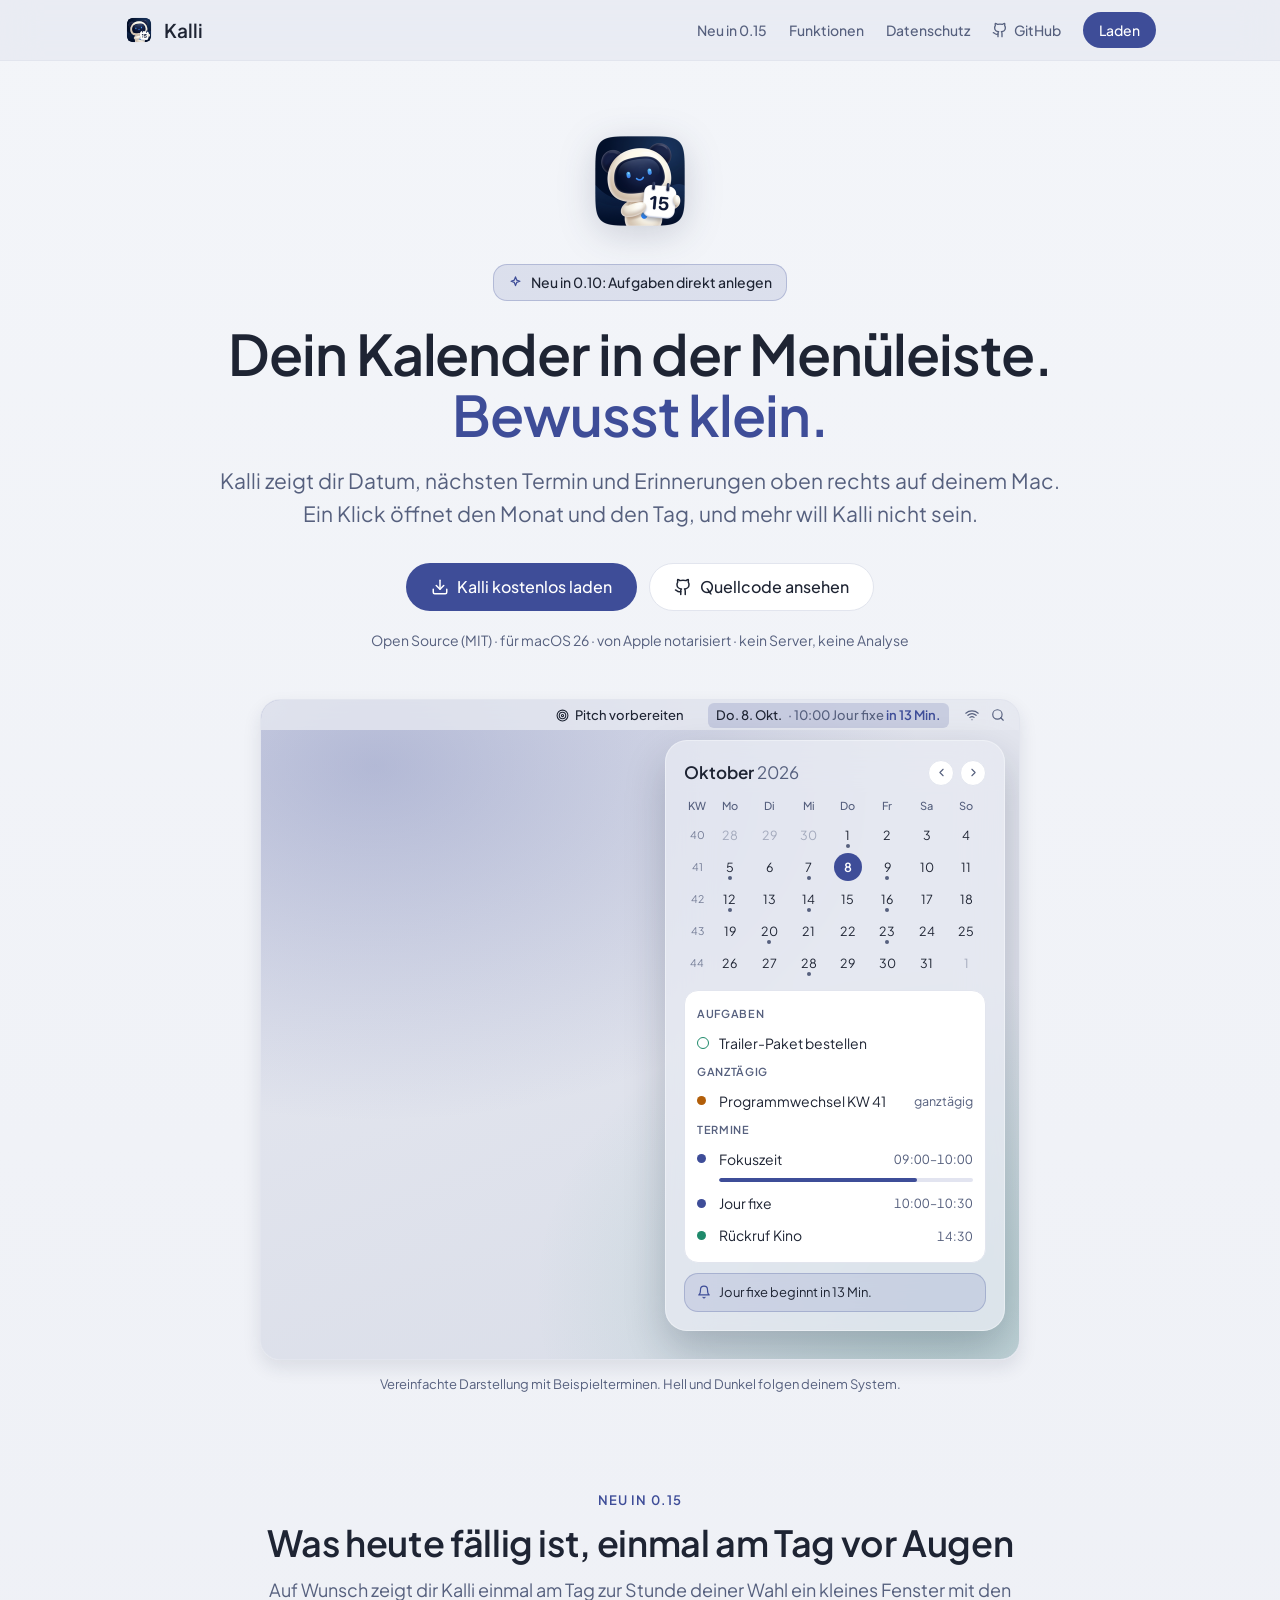
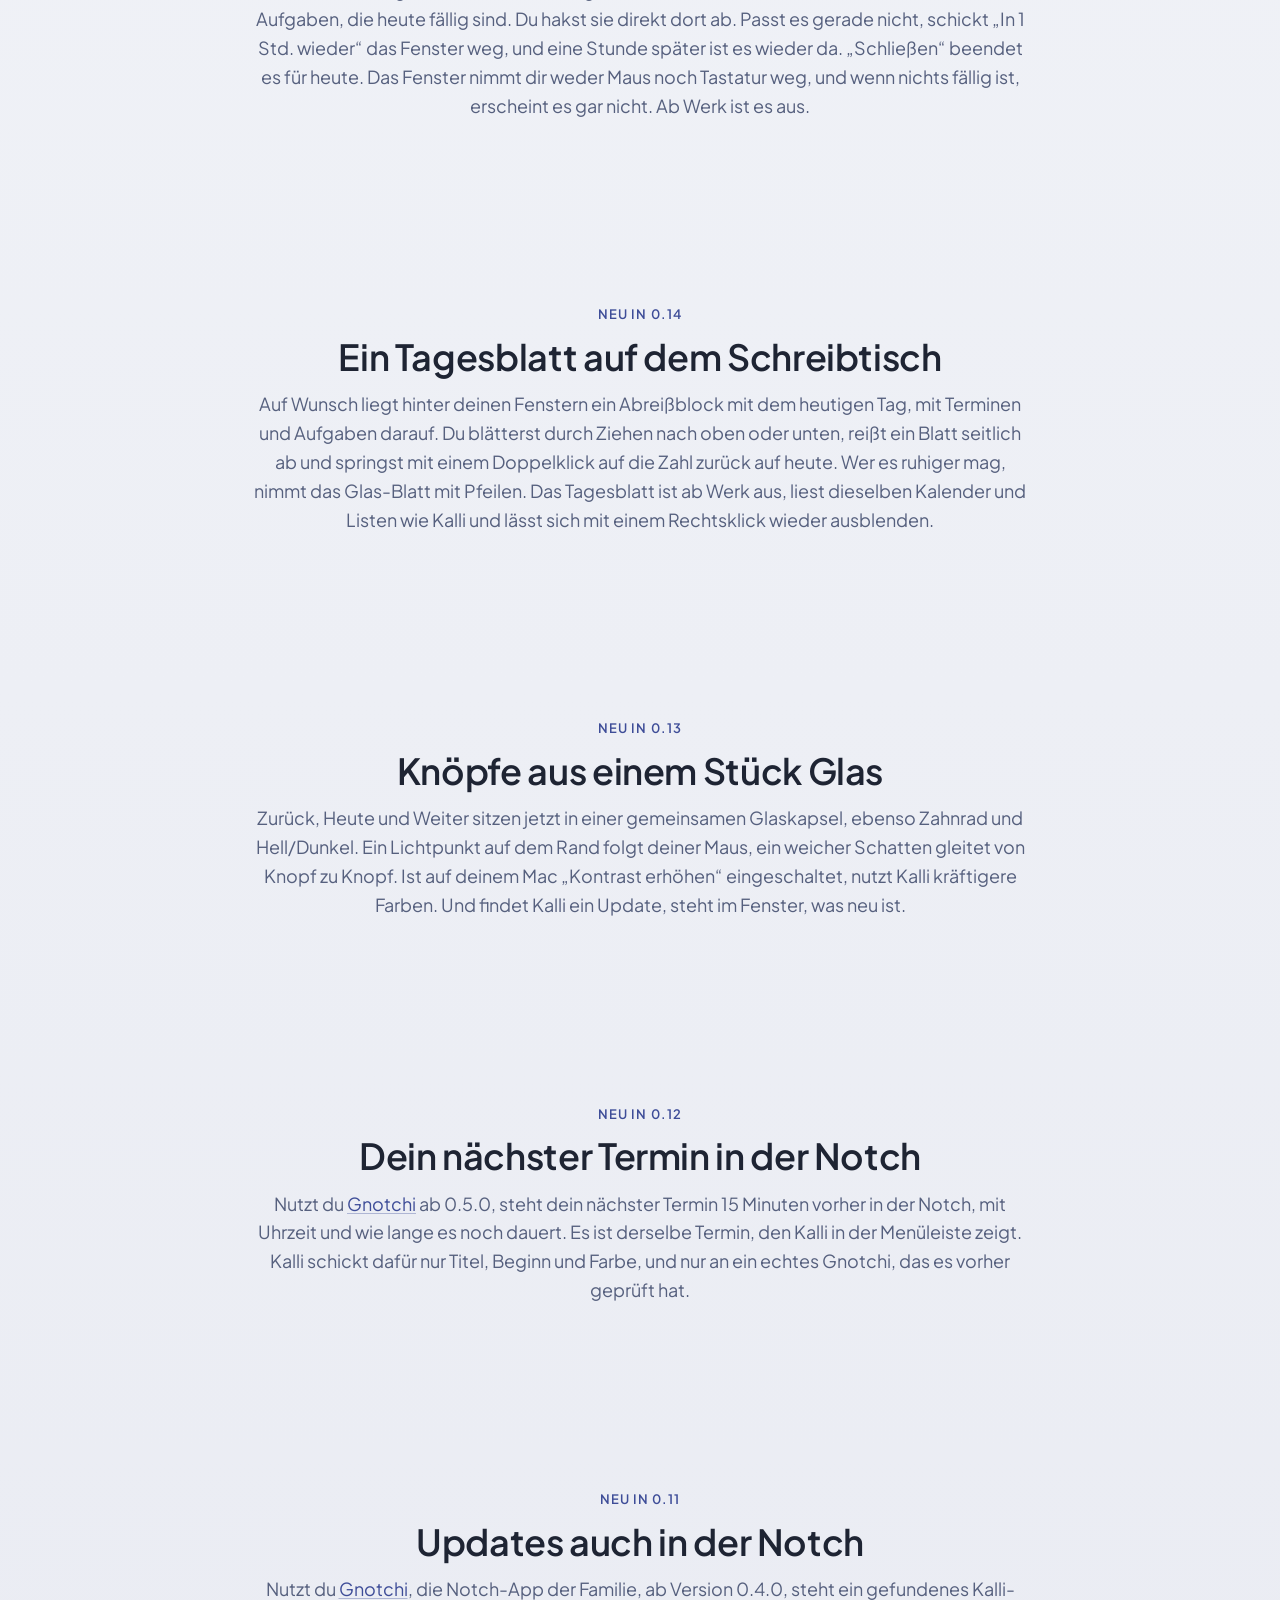
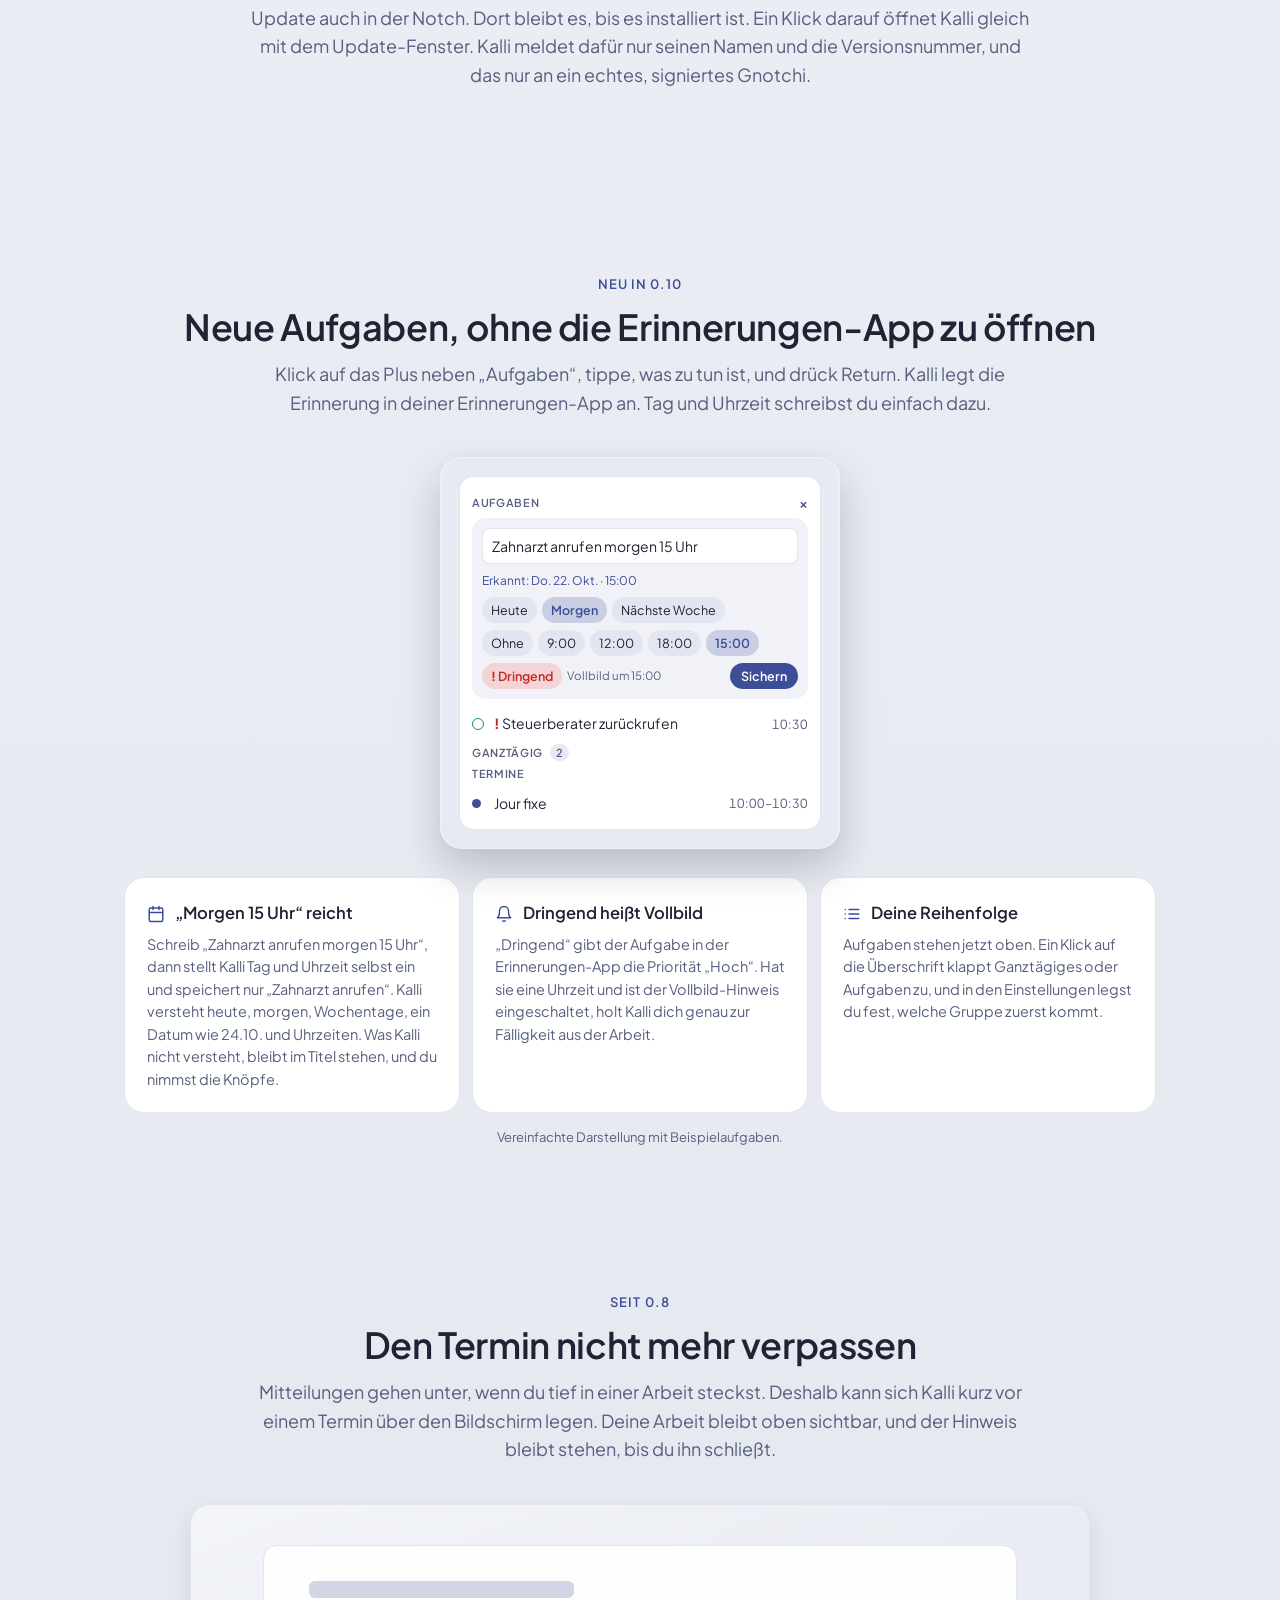
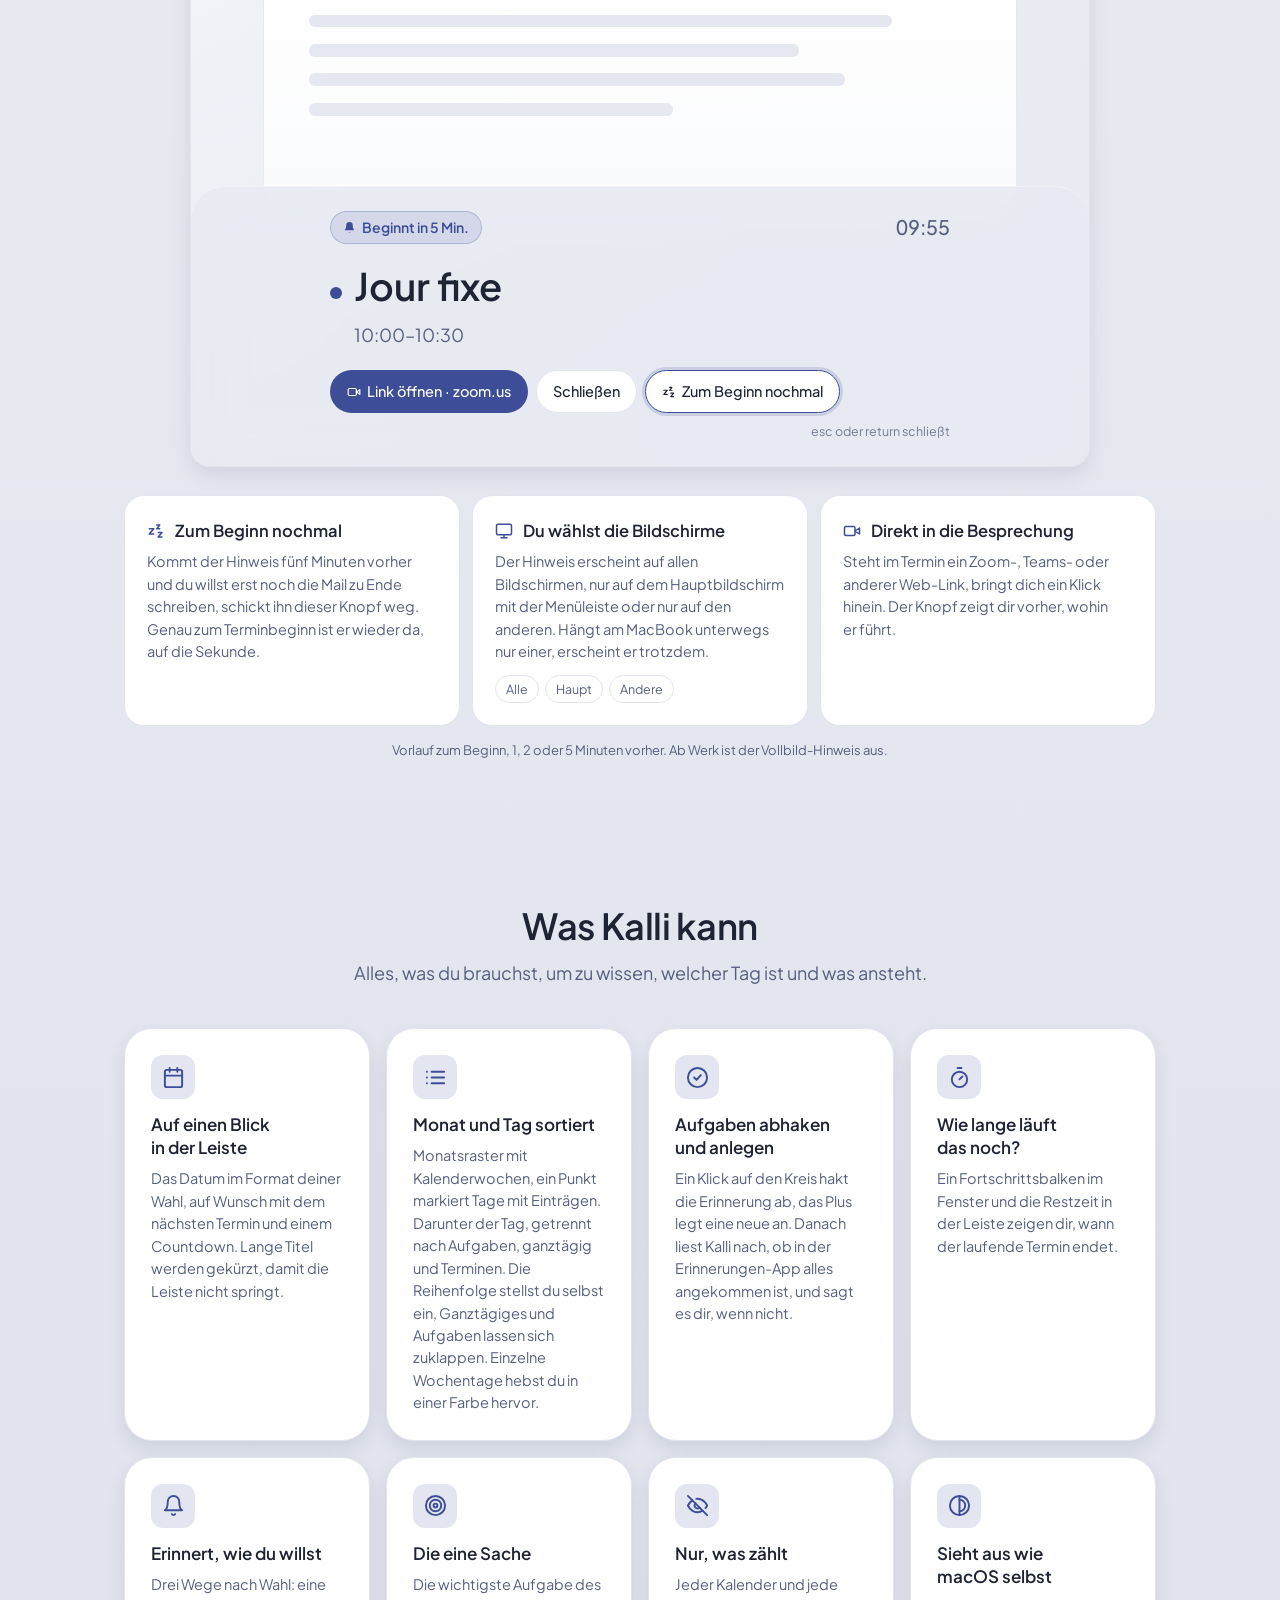
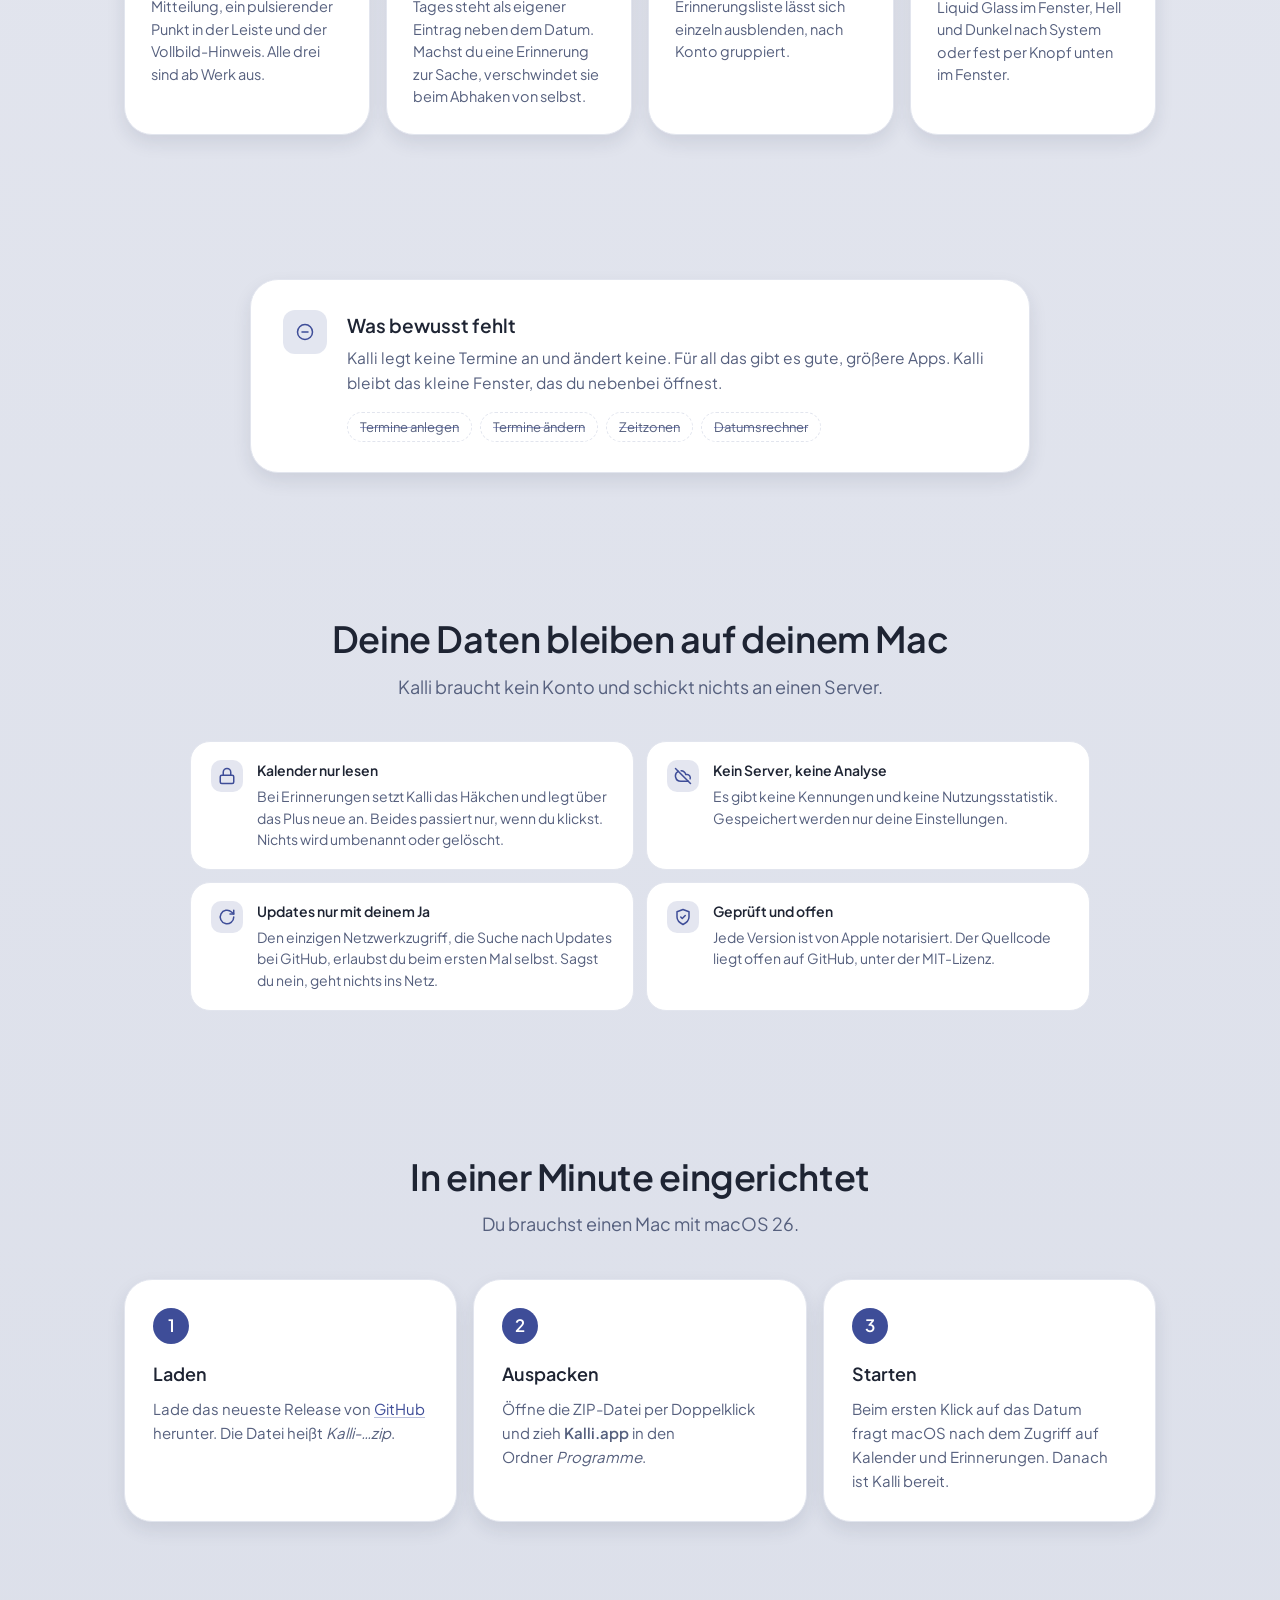
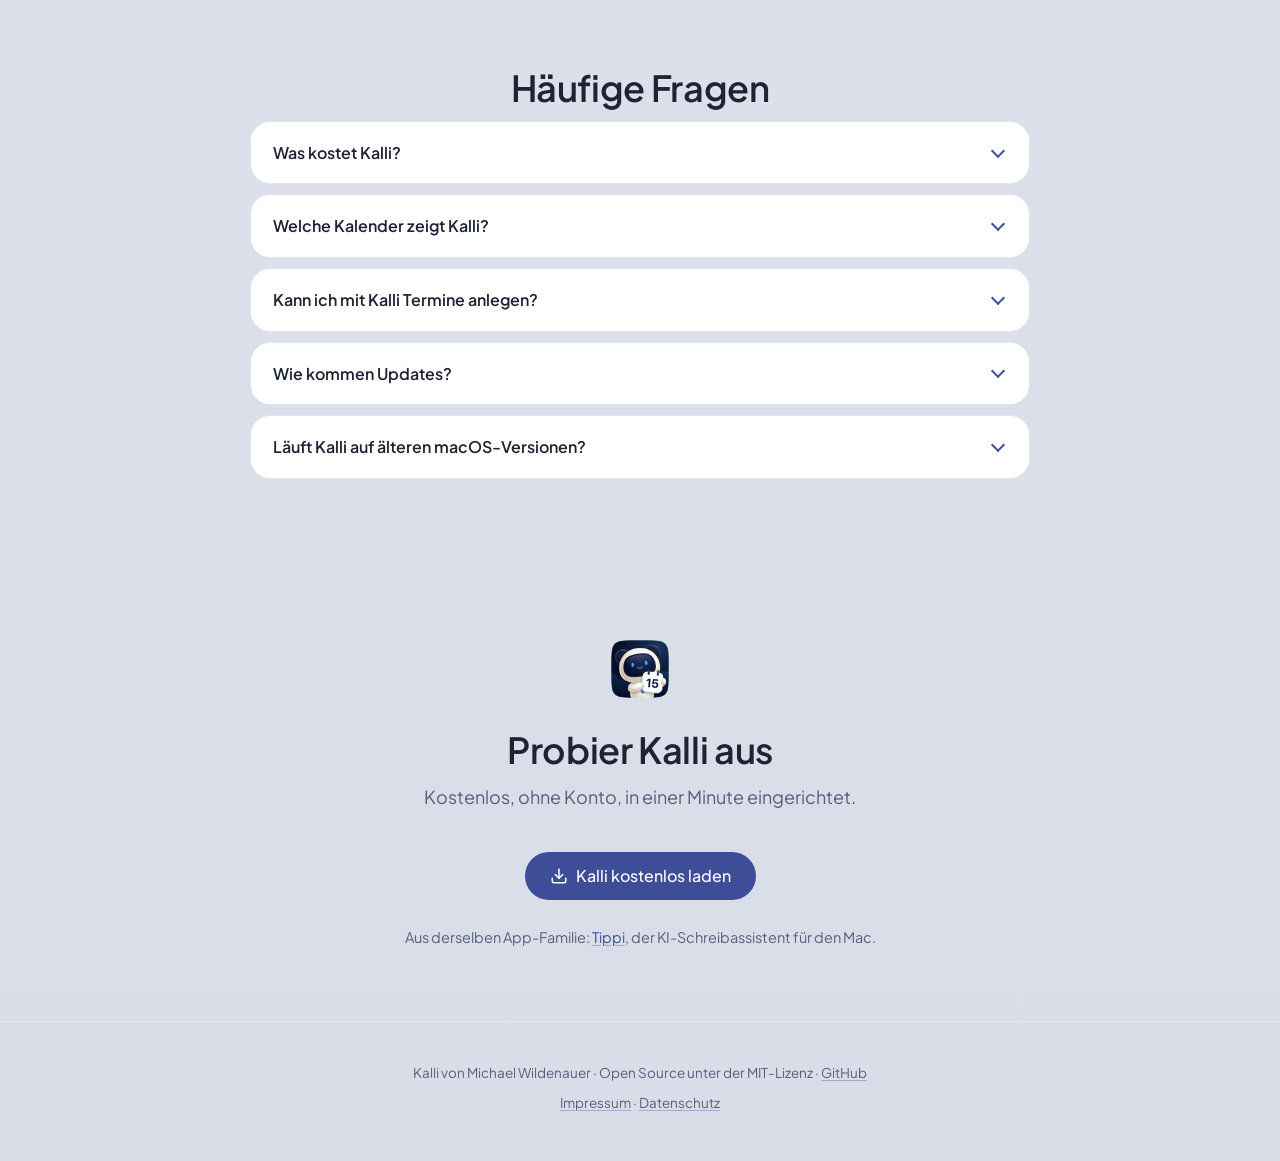
==== docs/index.html @ cbb81a58 "0.15.3 — Popover passt auf den Bildschirm, springt nach Tageswechsel auf heute Co-Authored-By: Claud" ====
<!DOCTYPE html>
<html lang="de">
<head>
<meta charset="UTF-8">
<meta name="viewport" content="width=device-width, initial-scale=1.0">
<!-- Erst erhöhen, wenn diese Seite gegen das Release gelesen wurde (Release-Profil app-release/references/kalli.md). -->
<meta name="kalli:documented-version" content="0.15.3">
<title>Kalli: Kalender in der Menüleiste für macOS, bewusst klein</title>
<meta name="description" content="Kalli zeigt Datum, nächsten Termin und Erinnerungen in der Menüleiste deines Macs. Mit Vollbild-Hinweis vor dem Termin. Kostenlos, Open Source, kein Server.">
<link rel="icon" href="favicon.png" type="image/png">
<link rel="apple-touch-icon" href="apple-touch-icon.png">
<meta name="theme-color" content="#F3F5F9" media="(prefers-color-scheme: light)">
<meta name="theme-color" content="#0D1019" media="(prefers-color-scheme: dark)">

<meta property="og:site_name" content="Kalli">
<meta property="og:title" content="Kalli: Kalender in der Menüleiste, bewusst klein">
<meta property="og:description" content="Datum, nächster Termin und Erinnerungen in der Menüleiste deines Macs. Mit Vollbild-Hinweis, der genau zum Terminbeginn wiederkommt. Kostenlos und Open Source.">
<meta property="og:type" content="website">
<meta property="og:image" content="https://kalli.mwlr.dev/og-image.png">
<meta property="og:url" content="https://kalli.mwlr.dev/">
<meta property="og:image:width" content="1200">
<meta property="og:image:height" content="630">
<meta property="og:image:alt" content="Kalli-Symbol neben dem Satz: Kalender in der Menüleiste, bewusst klein.">
<meta property="og:locale" content="de_DE">
<meta name="twitter:card" content="summary_large_image">

<link rel="preload" href="fonts/PlusJakartaSans-Variable.woff2" as="font" type="font/woff2" crossorigin>
<link rel="stylesheet" href="style.css">
</head>
<body>

<!-- Linien-Piktogramme (keine Emojis), einmal definiert, per <use> eingesetzt -->
<svg width="0" height="0" style="position:absolute" aria-hidden="true">
  <symbol id="i-calendar" viewBox="0 0 24 24"><rect x="3" y="4" width="18" height="18" rx="2"/><path d="M16 2v4M8 2v4M3 10h18"/></symbol>
  <symbol id="i-bell" viewBox="0 0 24 24"><path d="M6 8a6 6 0 0 1 12 0c0 7 3 9 3 9H3s3-2 3-9"/><path d="M10.3 21a1.94 1.94 0 0 0 3.4 0"/></symbol>
  <symbol id="i-zzz" viewBox="0 0 24 24"><path d="M3 9h6l-6 7h6M13 4h4l-4 5h4M15 14h5l-5 6h5"/></symbol>
  <symbol id="i-monitor" viewBox="0 0 24 24"><rect x="2" y="3" width="20" height="14" rx="2"/><path d="M8 21h8M12 17v4"/></symbol>
  <symbol id="i-video" viewBox="0 0 24 24"><path d="m22 8-6 4 6 4V8Z"/><rect x="2" y="6" width="14" height="12" rx="2"/></symbol>
  <symbol id="i-check" viewBox="0 0 24 24"><circle cx="12" cy="12" r="10"/><path d="m8.5 12 2.5 2.5 4.5-5"/></symbol>
  <symbol id="i-list" viewBox="0 0 24 24"><path d="M8 6h13M8 12h13M8 18h13M3 6h.01M3 12h.01M3 18h.01"/></symbol>
  <symbol id="i-timer" viewBox="0 0 24 24"><path d="M10 2h4M12 14l3-3"/><circle cx="12" cy="14" r="8"/></symbol>
  <symbol id="i-target" viewBox="0 0 24 24"><circle cx="12" cy="12" r="10"/><circle cx="12" cy="12" r="6"/><circle cx="12" cy="12" r="2"/></symbol>
  <symbol id="i-eyeoff" viewBox="0 0 24 24"><path d="M9.88 9.88a3 3 0 1 0 4.24 4.24"/><path d="M10.73 5.08A10.4 10.4 0 0 1 12 5c7 0 10 7 10 7a13.2 13.2 0 0 1-1.67 2.68"/><path d="M6.61 6.61A13.5 13.5 0 0 0 2 12s3 7 10 7a9.7 9.7 0 0 0 5.39-1.61"/><path d="M2 2l20 20"/></symbol>
  <symbol id="i-contrast" viewBox="0 0 24 24"><circle cx="12" cy="12" r="10"/><path d="M12 2v20"/><path d="M12 6a6 6 0 0 1 0 12"/></symbol>
  <symbol id="i-lock" viewBox="0 0 24 24"><rect x="3" y="11" width="18" height="11" rx="2"/><path d="M7 11V7a5 5 0 0 1 10 0v4"/></symbol>
  <symbol id="i-cloudoff" viewBox="0 0 24 24"><path d="M2 2l20 20"/><path d="M5.78 5.78A7 7 0 0 0 9 19h8.5a4.5 4.5 0 0 0 1.31-.2"/><path d="M21.53 15.8A4.5 4.5 0 0 0 17.5 10h-1.79A7 7 0 0 0 9.5 5.06"/></symbol>
  <symbol id="i-shield" viewBox="0 0 24 24"><path d="M12 22s8-4 8-10V5l-8-3-8 3v7c0 6 8 10 8 10z"/><path d="m9 12 2 2 4-4"/></symbol>
  <symbol id="i-refresh" viewBox="0 0 24 24"><path d="M21 12a9 9 0 1 1-3-6.7L21 8"/><path d="M21 3v5h-5"/></symbol>
  <symbol id="i-download" viewBox="0 0 24 24"><path d="M21 15v4a2 2 0 0 1-2 2H5a2 2 0 0 1-2-2v-4"/><path d="M7 10l5 5 5-5"/><path d="M12 15V3"/></symbol>
  <symbol id="i-github" viewBox="0 0 24 24"><path d="M15 22v-4a4.8 4.8 0 0 0-1-3.5c3 0 6-2 6-5.5.08-1.25-.27-2.48-1-3.5.28-1.15.28-2.35 0-3.5 0 0-1 0-3 1.5-2.64-.5-5.36-.5-8 0C6 2 5 2 5 2c-.3 1.15-.3 2.35 0 3.5A5.4 5.4 0 0 0 4 9c0 3.5 3 5.5 6 5.5-.39.49-.68 1.05-.85 1.65-.17.6-.22 1.23-.15 1.85v4"/><path d="M9 18c-4.51 2-5-2-7-2"/></symbol>
  <symbol id="i-left" viewBox="0 0 24 24"><path d="m15 18-6-6 6-6"/></symbol>
  <symbol id="i-right" viewBox="0 0 24 24"><path d="m9 18 6-6-6-6"/></symbol>
  <symbol id="i-wifi" viewBox="0 0 24 24"><path d="M5 12.55a11 11 0 0 1 14.08 0M1.42 9a16 16 0 0 1 21.16 0M8.53 16.11a6 6 0 0 1 6.95 0M12 20h.01"/></symbol>
  <symbol id="i-search" viewBox="0 0 24 24"><circle cx="11" cy="11" r="8"/><path d="m21 21-4.3-4.3"/></symbol>
  <symbol id="i-minus" viewBox="0 0 24 24"><circle cx="12" cy="12" r="10"/><path d="M8 12h8"/></symbol>
  <symbol id="i-spark" viewBox="0 0 24 24"><path d="M12 3l1.9 5.1L19 10l-5.1 1.9L12 17l-1.9-5.1L5 10l5.1-1.9z"/></symbol>
</svg>

<a class="skip-link" href="#content">Zum Inhalt springen</a>

<nav class="top" aria-label="Hauptnavigation">
  <div class="wrap nav-inner">
    <a class="brand" href="./">
      <img src="kalli-icon-224.png" alt="" width="30" height="30">
      <span>Kalli</span>
    </a>
    <div class="nav-links">
      <a class="anchor" href="#neu">Neu in 0.15</a>
      <a class="anchor" href="#funktionen">Funktionen</a>
      <a class="anchor" href="#datenschutz">Datenschutz</a>
      <a href="https://github.com/miwixyz/Kalli"><svg class="ico" aria-hidden="true"><use href="#i-github"/></svg><span class="anchor">GitHub</span><span class="visually-hidden">Kalli auf GitHub</span></a>
      <a class="nav-cta" href="https://github.com/miwixyz/Kalli/releases/latest">Laden</a>
    </div>
  </div>
</nav>

<main id="content">

<header class="hero">
  <div class="wrap">
    <img class="app-icon" src="kalli-icon-224.png" alt="Kalli-Symbol" width="112" height="112">
    <div><a class="news" href="#aufgaben"><svg class="ico" aria-hidden="true"><use href="#i-spark"/></svg>Neu in 0.10: Aufgaben direkt anlegen</a></div>
    <h1>Dein Kalender in der Menüleiste.<br><span class="accent">Bewusst klein.</span></h1>
    <p class="sub">Kalli zeigt dir Datum, nächsten Termin und Erinnerungen oben rechts auf deinem Mac. Ein Klick öffnet den Monat und den Tag, und mehr will Kalli nicht sein.</p>
    <div class="cta-group">
      <a class="btn" href="https://github.com/miwixyz/Kalli/releases/latest"><svg class="ico" aria-hidden="true"><use href="#i-download"/></svg>Kalli kostenlos laden</a>
      <a class="btn ghost" href="https://github.com/miwixyz/Kalli"><svg class="ico" aria-hidden="true"><use href="#i-github"/></svg>Quellcode ansehen</a>
    </div>
    <small>Open Source (MIT) · für macOS 26 · von Apple notarisiert · kein Server, keine Analyse</small>

    <figure class="stage" aria-label="Vereinfachte Darstellung: Kalli in der Menüleiste mit geöffnetem Fenster">
      <div class="desk">
        <div class="menubar" aria-hidden="true">
          <span class="mb-item"><svg class="ico" style="width:13px;height:13px"><use href="#i-target"/></svg>Pitch vorbereiten</span>
          <span class="mb-item open">Do. 8. Okt.<span class="next">· 10:00 Jour fixe <b>in 13 Min.</b></span></span>
          <span class="sys"><svg class="ico"><use href="#i-wifi"/></svg><svg class="ico"><use href="#i-search"/></svg></span>
        </div>
        <div class="popover" aria-hidden="true">
          <div class="pop-head">
            <span class="month">Oktober <span class="year">2026</span></span>
            <span class="nav"><span><svg class="ico"><use href="#i-left"/></svg></span><span><svg class="ico"><use href="#i-right"/></svg></span></span>
          </div>
          <div class="grid">
            <span class="h">KW</span><span class="h">Mo</span><span class="h">Di</span><span class="h">Mi</span><span class="h">Do</span><span class="h">Fr</span><span class="h">Sa</span><span class="h">So</span>
            <span class="kw">40</span><span class="d out">28</span><span class="d out">29</span><span class="d out">30</span><span class="d dot">1</span><span class="d">2</span><span class="d">3</span><span class="d">4</span>
            <span class="kw">41</span><span class="d dot">5</span><span class="d">6</span><span class="d dot">7</span><span class="d today"><span>8</span></span><span class="d dot">9</span><span class="d">10</span><span class="d">11</span>
            <span class="kw">42</span><span class="d dot">12</span><span class="d">13</span><span class="d dot">14</span><span class="d">15</span><span class="d dot">16</span><span class="d">17</span><span class="d">18</span>
            <span class="kw">43</span><span class="d">19</span><span class="d dot">20</span><span class="d">21</span><span class="d">22</span><span class="d dot">23</span><span class="d">24</span><span class="d">25</span>
            <span class="kw">44</span><span class="d">26</span><span class="d">27</span><span class="d dot">28</span><span class="d">29</span><span class="d">30</span><span class="d">31</span><span class="d out">1</span>
          </div>
          <div class="daylist">
            <div class="group">Aufgaben</div>
            <div class="row"><span class="mark task"></span><span>Trailer-Paket bestellen</span><span class="time"></span></div>
            <div class="group">Ganztägig</div>
            <div class="row"><span class="mark" style="--c:var(--cal-3)"></span><span>Programmwechsel KW 41</span><span class="time">ganztägig</span></div>
            <div class="group">Termine</div>
            <div class="row"><span class="mark"></span><span>Fokuszeit</span><span class="time">09:00–10:00</span><span class="bar"><i style="width:78%"></i></span></div>
            <div class="row"><span class="mark"></span><span>Jour fixe</span><span class="time">10:00–10:30</span></div>
            <div class="row"><span class="mark" style="--c:var(--cal-2)"></span><span>Rückruf Kino</span><span class="time">14:30</span></div>
          </div>
          <div class="banner"><svg class="ico"><use href="#i-bell"/></svg>Jour fixe beginnt in 13 Min.</div>
        </div>
      </div>
      <figcaption class="mock-note">Vereinfachte Darstellung mit Beispielterminen. Hell und Dunkel folgen deinem System.</figcaption>
    </figure>
  </div>
</header>

<section id="neu">
  <div class="wrap">
    <span class="eyebrow">Neu in 0.15</span>
    <h2>Was heute fällig ist, einmal am Tag vor Augen</h2>
    <p class="lead">Auf Wunsch zeigt dir Kalli einmal am Tag zur Stunde deiner Wahl ein kleines Fenster mit den Aufgaben, die heute fällig sind. Du hakst sie direkt dort ab. Passt es gerade nicht, schickt „In 1 Std. wieder“ das Fenster weg, und eine Stunde später ist es wieder da. „Schließen“ beendet es für heute. Das Fenster nimmt dir weder Maus noch Tastatur weg, und wenn nichts fällig ist, erscheint es gar nicht. Ab Werk ist es aus.</p>
  </div>
</section>

<section id="tagesblatt">
  <div class="wrap">
    <span class="eyebrow">Neu in 0.14</span>
    <h2>Ein Tagesblatt auf dem Schreibtisch</h2>
    <p class="lead">Auf Wunsch liegt hinter deinen Fenstern ein Abreißblock mit dem heutigen Tag, mit Terminen und Aufgaben darauf. Du blätterst durch Ziehen nach oben oder unten, reißt ein Blatt seitlich ab und springst mit einem Doppelklick auf die Zahl zurück auf heute. Wer es ruhiger mag, nimmt das Glas-Blatt mit Pfeilen. Das Tagesblatt ist ab Werk aus, liest dieselben Kalender und Listen wie Kalli und lässt sich mit einem Rechtsklick wieder ausblenden.</p>
  </div>
</section>

<section id="glas">
  <div class="wrap">
    <span class="eyebrow">Neu in 0.13</span>
    <h2>Knöpfe aus einem Stück Glas</h2>
    <p class="lead">Zurück, Heute und Weiter sitzen jetzt in einer gemeinsamen Glaskapsel, ebenso Zahnrad und Hell/Dunkel. Ein Lichtpunkt auf dem Rand folgt deiner Maus, ein weicher Schatten gleitet von Knopf zu Knopf. Ist auf deinem Mac „Kontrast erhöhen“ eingeschaltet, nutzt Kalli kräftigere Farben. Und findet Kalli ein Update, steht im Fenster, was neu ist.</p>
  </div>
</section>

<section id="notch-termin">
  <div class="wrap">
    <span class="eyebrow">Neu in 0.12</span>
    <h2>Dein nächster Termin in der Notch</h2>
    <p class="lead">Nutzt du <a href="https://github.com/miwixyz/Gnotchi">Gnotchi</a> ab 0.5.0, steht dein nächster Termin 15 Minuten vorher in der Notch, mit Uhrzeit und wie lange es noch dauert. Es ist derselbe Termin, den Kalli in der Menüleiste zeigt. Kalli schickt dafür nur Titel, Beginn und Farbe, und nur an ein echtes Gnotchi, das es vorher geprüft hat.</p>
  </div>
</section>

<section id="notch-updates">
  <div class="wrap">
    <span class="eyebrow">Neu in 0.11</span>
    <h2>Updates auch in der Notch</h2>
    <p class="lead">Nutzt du <a href="https://github.com/miwixyz/Gnotchi">Gnotchi</a>, die Notch-App der Familie, ab Version 0.4.0, steht ein gefundenes Kalli-Update auch in der Notch. Dort bleibt es, bis es installiert ist. Ein Klick darauf öffnet Kalli gleich mit dem Update-Fenster. Kalli meldet dafür nur seinen Namen und die Versionsnummer, und das nur an ein echtes, signiertes Gnotchi.</p>
  </div>
</section>

<section id="aufgaben">
  <div class="wrap">
    <span class="eyebrow">Neu in 0.10</span>
    <h2>Neue Aufgaben, ohne die Erinnerungen-App zu öffnen</h2>
    <p class="lead">Klick auf das Plus neben „Aufgaben“, tippe, was zu tun ist, und drück Return. Kalli legt die Erinnerung in deiner Erinnerungen-App an. Tag und Uhrzeit schreibst du einfach dazu.</p>

    <figure class="popover hl-stage qf-stage" aria-label="Vereinfachte Darstellung: Eingabezeile für eine neue Aufgabe mit erkanntem Tag und Uhrzeit">
      <div class="daylist" aria-hidden="true">
        <div class="group qf-head">Aufgaben <span class="qf-x">×</span></div>
        <div class="qf">
          <div class="qf-input">Zahnarzt anrufen morgen 15 Uhr</div>
          <div class="qf-hint">Erkannt: Do. 22. Okt. · 15:00</div>
          <div class="qf-chips"><span class="chip">Heute</span><span class="chip on">Morgen</span><span class="chip">Nächste Woche</span></div>
          <div class="qf-chips"><span class="chip">Ohne</span><span class="chip">9:00</span><span class="chip">12:00</span><span class="chip">18:00</span><span class="chip on">15:00</span></div>
          <div class="qf-foot"><span class="chip urgent on"><b>!</b> Dringend</span><span class="qf-note">Vollbild um 15:00</span><span class="qf-save">Sichern</span></div>
        </div>
        <div class="row"><span class="mark task"></span><span><b class="urgent-mark">!</b> Steuerberater zurückrufen</span><span class="time">10:30</span></div>
        <div class="group">Ganztägig <span class="count">2</span></div>
        <div class="group">Termine</div>
        <div class="row"><span class="mark"></span><span>Jour fixe</span><span class="time">10:00–10:30</span></div>
      </div>
    </figure>

    <div class="new-points">
      <div class="point">
        <h3><svg class="ico" aria-hidden="true"><use href="#i-calendar"/></svg>„Morgen 15 Uhr“ reicht</h3>
        <p>Schreib „Zahnarzt anrufen morgen 15 Uhr“, dann stellt Kalli Tag und Uhrzeit selbst ein und speichert nur „Zahnarzt anrufen“. Kalli versteht heute, morgen, Wochentage, ein Datum wie 24.10. und Uhrzeiten. Was Kalli nicht versteht, bleibt im Titel stehen, und du nimmst die Knöpfe.</p>
      </div>
      <div class="point">
        <h3><svg class="ico" aria-hidden="true"><use href="#i-bell"/></svg>Dringend heißt Vollbild</h3>
        <p>„Dringend“ gibt der Aufgabe in der Erinnerungen-App die Priorität „Hoch“. Hat sie eine Uhrzeit und ist der Vollbild-Hinweis eingeschaltet, holt Kalli dich genau zur Fälligkeit aus der Arbeit.</p>
      </div>
      <div class="point">
        <h3><svg class="ico" aria-hidden="true"><use href="#i-list"/></svg>Deine Reihenfolge</h3>
        <p>Aufgaben stehen jetzt oben. Ein Klick auf die Überschrift klappt Ganztägiges oder Aufgaben zu, und in den Einstellungen legst du fest, welche Gruppe zuerst kommt.</p>
      </div>
    </div>
    <p class="mock-note">Vereinfachte Darstellung mit Beispielaufgaben.</p>
  </div>
</section>

<section id="vollbild">
  <div class="wrap">
    <span class="eyebrow">Seit 0.8</span>
    <h2>Den Termin nicht mehr verpassen</h2>
    <p class="lead">Mitteilungen gehen unter, wenn du tief in einer Arbeit steckst. Deshalb kann sich Kalli kurz vor einem Termin über den Bildschirm legen. Deine Arbeit bleibt oben sichtbar, und der Hinweis bleibt stehen, bis du ihn schließt.</p>

    <figure class="alert-stage" aria-label="Vereinfachte Darstellung: Vollbild-Hinweis fünf Minuten vor dem Termin">
      <div class="work" aria-hidden="true"><i></i><i></i><i></i><i></i><i></i></div>
      <div class="veil" aria-hidden="true"></div>
      <div class="alert-glass" aria-hidden="true">
        <div class="alert-inner">
          <div class="alert-top">
            <span class="capsule"><svg class="ico"><use href="#i-bell"/></svg>Beginnt in 5 Min.</span>
            <span class="clock">09:55</span>
          </div>
          <div class="alert-title"><span class="dot"></span>Jour fixe</div>
          <div class="alert-time">10:00–10:30</div>
          <div class="alert-actions">
            <span class="pill primary"><svg class="ico"><use href="#i-video"/></svg>Link öffnen · zoom.us</span>
            <span class="pill">Schließen</span>
            <span class="pill new"><svg class="ico"><use href="#i-zzz"/></svg>Zum Beginn nochmal</span>
            <span class="alert-hint">esc oder return schließt</span>
          </div>
        </div>
      </div>
    </figure>

    <div class="new-points">
      <div class="point">
        <h3><svg class="ico" aria-hidden="true"><use href="#i-zzz"/></svg>Zum Beginn nochmal</h3>
        <p>Kommt der Hinweis fünf Minuten vorher und du willst erst noch die Mail zu Ende schreiben, schickt ihn dieser Knopf weg. Genau zum Terminbeginn ist er wieder da, auf die Sekunde.</p>
      </div>
      <div class="point">
        <h3><svg class="ico" aria-hidden="true"><use href="#i-monitor"/></svg>Du wählst die Bildschirme</h3>
        <p>Der Hinweis erscheint auf allen Bildschirmen, nur auf dem Hauptbildschirm mit der Menüleiste oder nur auf den anderen. Hängt am MacBook unterwegs nur einer, erscheint er trotzdem.</p>
        <div class="screens" aria-hidden="true"><span>Alle</span><span>Haupt</span><span>Andere</span></div>
      </div>
      <div class="point">
        <h3><svg class="ico" aria-hidden="true"><use href="#i-video"/></svg>Direkt in die Besprechung</h3>
        <p>Steht im Termin ein Zoom-, Teams- oder anderer Web-Link, bringt dich ein Klick hinein. Der Knopf zeigt dir vorher, wohin er führt.</p>
      </div>
    </div>
    <p class="mock-note">Vorlauf zum Beginn, 1, 2 oder 5 Minuten vorher. Ab Werk ist der Vollbild-Hinweis aus.</p>
  </div>
</section>

<section id="funktionen">
  <div class="wrap">
    <h2>Was Kalli kann</h2>
    <p class="lead">Alles, was du brauchst, um zu wissen, welcher Tag ist und was ansteht.</p>
    <div class="features">
      <div class="feature card">
        <div class="icon"><svg class="ico" aria-hidden="true"><use href="#i-calendar"/></svg></div>
        <h3>Auf einen Blick in der Leiste</h3>
        <p>Das Datum im Format deiner Wahl, auf Wunsch mit dem nächsten Termin und einem Countdown. Lange Titel werden gekürzt, damit die Leiste nicht springt.</p>
      </div>
      <div class="feature card">
        <div class="icon"><svg class="ico" aria-hidden="true"><use href="#i-list"/></svg></div>
        <h3>Monat und Tag sortiert</h3>
        <p>Monatsraster mit Kalenderwochen, ein Punkt markiert Tage mit Einträgen. Darunter der Tag, getrennt nach Aufgaben, ganztägig und Terminen. Die Reihenfolge stellst du selbst ein, Ganztägiges und Aufgaben lassen sich zuklappen. Einzelne Wochentage hebst du in einer Farbe hervor.</p>
      </div>
      <div class="feature card">
        <div class="icon"><svg class="ico" aria-hidden="true"><use href="#i-check"/></svg></div>
        <h3>Aufgaben abhaken und anlegen</h3>
        <p>Ein Klick auf den Kreis hakt die Erinnerung ab, das Plus legt eine neue an. Danach liest Kalli nach, ob in der Erinnerungen-App alles angekommen ist, und sagt es dir, wenn nicht.</p>
      </div>
      <div class="feature card">
        <div class="icon"><svg class="ico" aria-hidden="true"><use href="#i-timer"/></svg></div>
        <h3>Wie lange läuft das noch?</h3>
        <p>Ein Fortschrittsbalken im Fenster und die Restzeit in der Leiste zeigen dir, wann der laufende Termin endet.</p>
      </div>
      <div class="feature card">
        <div class="icon"><svg class="ico" aria-hidden="true"><use href="#i-bell"/></svg></div>
        <h3>Erinnert, wie du willst</h3>
        <p>Drei Wege nach Wahl: eine Mitteilung, ein pulsierender Punkt in der Leiste und der Vollbild-Hinweis. Alle drei sind ab Werk aus.</p>
      </div>
      <div class="feature card">
        <div class="icon"><svg class="ico" aria-hidden="true"><use href="#i-target"/></svg></div>
        <h3>Die eine Sache</h3>
        <p>Die wichtigste Aufgabe des Tages steht als eigener Eintrag neben dem Datum. Machst du eine Erinnerung zur Sache, verschwindet sie beim Abhaken von selbst.</p>
      </div>
      <div class="feature card">
        <div class="icon"><svg class="ico" aria-hidden="true"><use href="#i-eyeoff"/></svg></div>
        <h3>Nur, was zählt</h3>
        <p>Jeder Kalender und jede Erinnerungsliste lässt sich einzeln ausblenden, nach Konto gruppiert.</p>
      </div>
      <div class="feature card">
        <div class="icon"><svg class="ico" aria-hidden="true"><use href="#i-contrast"/></svg></div>
        <h3>Sieht aus wie macOS selbst</h3>
        <p>Liquid Glass im Fenster, Hell und Dunkel nach System oder fest per Knopf unten im Fenster.</p>
      </div>
    </div>
  </div>
</section>

<section>
  <div class="wrap">
    <div class="without card">
      <div class="tile-icon"><svg class="ico" aria-hidden="true"><use href="#i-minus"/></svg></div>
      <h3>Was bewusst fehlt</h3>
      <p>Kalli legt keine Termine an und ändert keine. Für all das gibt es gute, größere Apps. Kalli bleibt das kleine Fenster, das du nebenbei öffnest.</p>
      <div class="chips" aria-label="Nicht enthalten"><span>Termine anlegen</span><span>Termine ändern</span><span>Zeitzonen</span><span>Datumsrechner</span></div>
    </div>
  </div>
</section>

<section id="datenschutz">
  <div class="wrap">
    <h2>Deine Daten bleiben auf deinem Mac</h2>
    <p class="lead">Kalli braucht kein Konto und schickt nichts an einen Server.</p>
    <div class="privacy-grid">
      <div class="privacy-item"><span class="check"><svg class="ico" aria-hidden="true"><use href="#i-lock"/></svg></span><p><strong>Kalender nur lesen</strong>Bei Erinnerungen setzt Kalli das Häkchen und legt über das Plus neue an. Beides passiert nur, wenn du klickst. Nichts wird umbenannt oder gelöscht.</p></div>
      <div class="privacy-item"><span class="check"><svg class="ico" aria-hidden="true"><use href="#i-cloudoff"/></svg></span><p><strong>Kein Server, keine Analyse</strong>Es gibt keine Kennungen und keine Nutzungsstatistik. Gespeichert werden nur deine Einstellungen.</p></div>
      <div class="privacy-item"><span class="check"><svg class="ico" aria-hidden="true"><use href="#i-refresh"/></svg></span><p><strong>Updates nur mit deinem Ja</strong>Den einzigen Netzwerkzugriff, die Suche nach Updates bei GitHub, erlaubst du beim ersten Mal selbst. Sagst du nein, geht nichts ins Netz.</p></div>
      <div class="privacy-item"><span class="check"><svg class="ico" aria-hidden="true"><use href="#i-shield"/></svg></span><p><strong>Geprüft und offen</strong>Jede Version ist von Apple notarisiert. Der Quellcode liegt offen auf GitHub, unter der MIT-Lizenz.</p></div>
    </div>
  </div>
</section>

<section id="installieren">
  <div class="wrap">
    <h2>In einer Minute eingerichtet</h2>
    <p class="lead">Du brauchst einen Mac mit macOS 26.</p>
    <div class="steps">
      <div class="step card"><div class="n">1</div><h3>Laden</h3><p>Lade das neueste Release von <a href="https://github.com/miwixyz/Kalli/releases/latest">GitHub</a> herunter. Die Datei heißt <em>Kalli-…zip</em>.</p></div>
      <div class="step card"><div class="n">2</div><h3>Auspacken</h3><p>Öffne die ZIP-Datei per Doppelklick und zieh <strong>Kalli.app</strong> in den Ordner <em>Programme</em>.</p></div>
      <div class="step card"><div class="n">3</div><h3>Starten</h3><p>Beim ersten Klick auf das Datum fragt macOS nach dem Zugriff auf Kalender und Erinnerungen. Danach ist Kalli bereit.</p></div>
    </div>
  </div>
</section>

<section id="fragen">
  <div class="wrap">
    <h2>Häufige Fragen</h2>
    <div class="faq">
      <details><summary>Was kostet Kalli?</summary><p>Nichts. Kalli ist Open Source unter der MIT-Lizenz, ohne Abo und ohne Werbung.</p></details>
      <details><summary>Welche Kalender zeigt Kalli?</summary><p>Alle, die in der Kalender-App deines Macs eingerichtet sind, zum Beispiel iCloud, Google oder Exchange. Aufgaben kommen aus der Erinnerungen-App.</p></details>
      <details><summary>Kann ich mit Kalli Termine anlegen?</summary><p>Termine nicht, das ist Absicht. Die legst du weiter in der Kalender-App an. Aufgaben schon: Das Plus neben „Aufgaben“ legt eine neue Erinnerung an.</p></details>
      <details><summary>Wie kommen Updates?</summary><p>Kalli fragt beim ersten Mal, ob es selbst nach Updates suchen darf. Du kannst auch jederzeit über den Knopf „Updates“ unten im Fenster nachsehen. Vor der Installation prüft Kalli zwei Signaturen. Läuft Gnotchi ab 0.4.0, steht ein bereites Update auch in der Notch.</p></details>
      <details><summary>Läuft Kalli auf älteren macOS-Versionen?</summary><p>Nein, Kalli braucht macOS 26. Das Fenster nutzt Liquid Glass, das es erst ab dieser Version gibt.</p></details>
    </div>
  </div>
</section>

<section class="final">
  <div class="wrap">
    <img class="app-icon" src="kalli-icon-224.png" alt="" width="72" height="72">
    <h2>Probier Kalli aus</h2>
    <p class="lead">Kostenlos, ohne Konto, in einer Minute eingerichtet.</p>
    <div class="cta-group">
      <a class="btn" href="https://github.com/miwixyz/Kalli/releases/latest"><svg class="ico" aria-hidden="true"><use href="#i-download"/></svg>Kalli kostenlos laden</a>
    </div>
    <p class="family">Aus derselben App-Familie: <a href="https://tippi.mwlr.dev/">Tippi</a>, der KI-Schreibassistent für den Mac.</p>
  </div>
</section>

</main>

<footer>
  <div class="wrap">
    <p>Kalli von Michael Wildenauer · Open Source unter der MIT-Lizenz · <a href="https://github.com/miwixyz/Kalli">GitHub</a></p>
    <p><a href="impressum.html">Impressum</a> · <a href="datenschutz.html">Datenschutz</a></p>
  </div>
</footer>

</body>
</html>
---- docs/style.css ----
/* Kalli website: shared styles for index, impressum and datenschutz.
   Design tokens of the app family "Schiefer". Source of truth:
   Kalli/UI/FamilyTheme.swift (app = .kalli) and the vault template
   "App-Familie Design-System". Base layout mirrors tippi.mwlr.dev so the
   two pages read as siblings. Follows the system appearance (light/dark). */

/* ── Font: Plus Jakarta Sans, self-hosted (SIL OFL 1.1, see fonts/OFL.txt) ── */
@font-face {
  font-family: "Plus Jakarta Sans";
  src: url("fonts/PlusJakartaSans-Variable.woff2") format("woff2");
  font-weight: 200 800;
  font-style: normal;
  font-display: swap;
}

/* ── Tokens (FamilyTheme, Kalli) ──────────────────────────────────────────── */
:root {
  color-scheme: light dark;

  --accent: #3E4D98;          /* Schieferindigo: links, icons, "today" */
  --accent-rgb: 62, 77, 152;
  --accent-fill: #3E4D98;     /* accentFill: surfaces carrying white text, 7.7:1 */
  --accent-fill-hover: #34418A;
  --on-accent-fill: #FFFFFF;

  --bg-top: #F3F5F9;
  --bg-middle: #E7E9F1;
  --bg-bottom: #D9DDE8;
  --card: #FFFFFF;
  --card-stroke: #E2E5EE;
  --glass-tint: rgba(231, 233, 241, .78);   /* glassTint = Verlauf-Mitte 78 % */
  --text: #1E2433;
  --text-2: #56607E;
  --shadow: 0 8px 18px rgba(30, 40, 70, .10);

  --cal-1: #3E4D98;           /* sample calendar colours in the mock-ups */
  --cal-2: #1F8A6B;
  --cal-3: #B25E09;

  --radius-card: 28px;
  --radius-tile: 20px;
  --radius-field: 14px;

  --maxw: 1080px;
  --font: "Plus Jakarta Sans", -apple-system, BlinkMacSystemFont, system-ui, sans-serif;
}

@media (prefers-color-scheme: dark) {
  :root {
    --accent: #98A4E1;
    --accent-rgb: 152, 164, 225;
    --accent-fill: #5C6DC1;   /* white 4.6:1 */
    --accent-fill-hover: #5060B0;
    --on-accent-fill: #FFFFFF;

    --bg-top: #0D1019;
    --bg-middle: #161A25;
    --bg-bottom: #1F2433;
    --card: #1B2130;
    --card-stroke: #2A3142;
    --glass-tint: rgba(22, 26, 37, .78);
    --text: #ECEFF6;
    --text-2: #A3ACC8;
    --shadow: 0 8px 18px rgba(0, 0, 0, .35);

    --cal-1: #98A4E1;
    --cal-2: #6FE0C1;
    --cal-3: #F5B35C;
  }
}

/* ── Base ─────────────────────────────────────────────────────────────────── */
* { box-sizing: border-box; margin: 0; padding: 0; }
html { scroll-padding-top: 76px; -webkit-text-size-adjust: 100%; }
@media (prefers-reduced-motion: no-preference) {
  html { scroll-behavior: smooth; }
}
body {
  font-family: var(--font);
  font-weight: 400;
  font-size: 17px;
  line-height: 1.6;
  color: var(--text);
  background: linear-gradient(180deg, var(--bg-top) 0%, var(--bg-middle) 50%, var(--bg-bottom) 100%);
  background-color: var(--bg-top);
  -webkit-font-smoothing: antialiased;
  overflow-wrap: break-word;
}
strong, b { font-weight: 600; }
img { max-width: 100%; }
a { color: var(--accent); text-decoration: underline; text-decoration-color: rgba(var(--accent-rgb), .35); text-underline-offset: 2px; }
a:hover { text-decoration-color: currentColor; }
h1, h2, h3 { text-wrap: balance; }
p { text-wrap: pretty; }

:focus-visible { outline: 2px solid var(--accent); outline-offset: 3px; border-radius: 6px; }

.skip-link {
  position: absolute; left: 16px; top: 12px; z-index: 100;
  transform: translateY(-200%);
  background: var(--card); color: var(--text);
  border: 1px solid var(--card-stroke); border-radius: var(--radius-field);
  padding: 10px 16px; font-weight: 500; text-decoration: none;
}
.skip-link:focus { transform: none; box-shadow: var(--shadow); }

.wrap { max-width: var(--maxw); margin: 0 auto; padding: 0 24px; }
.visually-hidden { position: absolute; width: 1px; height: 1px; overflow: hidden; clip: rect(0 0 0 0); white-space: nowrap; }

/* Line icons: inline SVG, stroke = currentColor, one stroke width */
.ico { width: 18px; height: 18px; flex-shrink: 0; fill: none; stroke: currentColor; stroke-width: 2; stroke-linecap: round; stroke-linejoin: round; }

/* ── Nav: floating, the only glass surface besides the popover (rule G1) ──── */
nav.top {
  position: sticky; top: 0; z-index: 10;
  background: var(--glass-tint);
  backdrop-filter: blur(18px) saturate(1.4);
  -webkit-backdrop-filter: blur(18px) saturate(1.4);
  border-bottom: 1px solid var(--card-stroke);
}
.nav-inner { display: flex; align-items: center; justify-content: space-between; gap: 12px; min-height: 60px; }
.brand { display: flex; align-items: center; gap: 10px; font-weight: 600; font-size: 19px; color: var(--text); text-decoration: none; }
.brand img { width: 30px; height: 30px; }
.nav-links { display: flex; gap: 22px; align-items: center; font-size: 14px; font-weight: 500; }
.nav-links a { color: var(--text-2); text-decoration: none; display: inline-flex; align-items: center; gap: 6px; transition: color .15s ease; }
.nav-links a:hover { color: var(--text); }
.nav-links .ico { width: 16px; height: 16px; }
.nav-links a.nav-cta { color: var(--on-accent-fill); background: var(--accent-fill); padding: 7px 16px; border-radius: 999px; }
.nav-links a.nav-cta:hover { background: var(--accent-fill-hover); color: var(--on-accent-fill); }

/* ── Buttons (capsules) ───────────────────────────────────────────────────── */
.cta-group { display: flex; gap: 12px; justify-content: center; flex-wrap: wrap; }
.btn {
  display: inline-flex; align-items: center; justify-content: center; gap: 8px;
  min-height: 48px; padding: 12px 24px;
  background: var(--accent-fill); color: var(--on-accent-fill);
  border: 1px solid transparent; border-radius: 999px;
  font-family: inherit; font-weight: 500; font-size: 16px; line-height: 1.3;
  text-decoration: none; text-align: center; cursor: pointer;
  transition: background .15s ease, border-color .15s ease, transform .1s ease;
}
.btn:hover { background: var(--accent-fill-hover); }
.btn:active { transform: translateY(1px); }
.btn.ghost { background: var(--card); color: var(--text); border-color: var(--card-stroke); }
.btn.ghost:hover { border-color: var(--accent); }

/* ── Hero ─────────────────────────────────────────────────────────────────── */
.hero { padding: 64px 0 24px; text-align: center; }
.hero .app-icon { width: 112px; height: 112px; margin-bottom: 20px; filter: drop-shadow(0 8px 18px rgba(30, 40, 70, .18)); }
.news {
  display: inline-flex; align-items: center; gap: 8px; margin: 0 auto 22px; max-width: 100%;
  padding: 6px 14px; border-radius: var(--radius-field);
  background: rgba(var(--accent-rgb), .12);
  border: 1px solid rgba(var(--accent-rgb), .26);
  color: var(--text); font-size: 14px; font-weight: 500; text-decoration: none;
}
.news .ico { width: 15px; height: 15px; color: var(--accent); }
h1 {
  font-size: clamp(34px, 6vw, 56px);
  font-weight: 600; letter-spacing: -0.02em; line-height: 1.1;
  margin-bottom: 18px;
}
h1 .accent { color: var(--accent); }
.hero p.sub { font-size: clamp(18px, 2vw, 21px); color: var(--text-2); max-width: 58ch; margin: 0 auto 32px; }
.hero small { display: block; margin-top: 18px; color: var(--text-2); font-size: 14px; }

/* ── Sections ─────────────────────────────────────────────────────────────── */
section { padding: 72px 0; }
section h2 {
  font-size: clamp(26px, 4vw, 36px);
  font-weight: 600; letter-spacing: -0.01em; line-height: 1.2;
  margin-bottom: 12px; text-align: center;
}
section p.lead { font-size: 18px; color: var(--text-2); max-width: 60ch; margin: 0 auto 40px; text-align: center; }
.eyebrow { display: block; text-align: center; color: var(--accent); font-size: 13px; font-weight: 600; letter-spacing: .08em; text-transform: uppercase; margin-bottom: 10px; }

.card { background: var(--card); border: 1px solid var(--card-stroke); border-radius: var(--radius-card); box-shadow: var(--shadow); }

/* ── Mock-up: menu bar + popover ──────────────────────────────────────────── */
.stage { position: relative; max-width: 760px; margin: 48px auto 0; }
.desk {
  border-radius: var(--radius-tile); overflow: hidden; border: 1px solid var(--card-stroke);
  background:
    radial-gradient(120% 90% at 15% 10%, rgba(var(--accent-rgb), .30), transparent 60%),
    radial-gradient(90% 80% at 90% 90%, rgba(31, 138, 107, .20), transparent 60%),
    linear-gradient(160deg, var(--bg-middle), var(--bg-bottom));
  box-shadow: var(--shadow);
  padding-bottom: 28px;
}
.menubar {
  display: flex; justify-content: flex-end; align-items: center; gap: 16px;
  height: 30px; padding: 0 14px;
  background: var(--glass-tint);
  backdrop-filter: blur(14px); -webkit-backdrop-filter: blur(14px);
  font-size: 13px; font-weight: 500; color: var(--text);
}
.menubar .sys { color: var(--text-2); display: inline-flex; gap: 12px; }
.menubar .sys .ico { width: 14px; height: 14px; }
.mb-item { display: inline-flex; align-items: center; gap: 6px; padding: 2px 8px; border-radius: 6px; white-space: nowrap; }
.mb-item.open { background: rgba(var(--accent-rgb), .18); }
.mb-item .next { color: var(--text-2); }
.mb-item .next b { color: var(--accent); font-weight: 600; }

.popover {
  width: min(340px, calc(100% - 28px)); margin: 10px 14px 0 auto;
  padding: 18px; text-align: left;
  border-radius: 22px;
  background: var(--glass-tint);
  backdrop-filter: blur(22px) saturate(1.3); -webkit-backdrop-filter: blur(22px) saturate(1.3);
  border: 1px solid rgba(255, 255, 255, .35);
  box-shadow: 0 18px 40px rgba(20, 28, 50, .22);
}
@media (prefers-color-scheme: dark) { .popover { border-color: rgba(255, 255, 255, .08); } }
.pop-head { display: flex; justify-content: space-between; align-items: baseline; margin-bottom: 10px; }
.pop-head .month { font-weight: 600; font-size: 17px; }
.pop-head .year { color: var(--text-2); font-weight: 400; }
.pop-head .nav { display: inline-flex; gap: 6px; color: var(--text-2); }
.pop-head .nav span { width: 26px; height: 26px; border-radius: 50%; display: grid; place-items: center; background: var(--card); border: 1px solid var(--card-stroke); }
.pop-head .nav .ico { width: 13px; height: 13px; }

.grid { display: grid; grid-template-columns: 26px repeat(7, 1fr); gap: 2px 0; font-size: 12.5px; text-align: center; margin-bottom: 12px; }
.grid .h { color: var(--text-2); font-size: 11px; font-weight: 500; padding-bottom: 4px; }
.grid .kw { color: var(--text-2); font-size: 10.5px; opacity: .8; line-height: 30px; }
.grid .d { position: relative; line-height: 30px; height: 30px; }
.grid .d.out { color: var(--text-2); opacity: .45; }
.grid .d.dot::after { content: ""; position: absolute; left: 50%; bottom: 2px; width: 4px; height: 4px; margin-left: -2px; border-radius: 50%; background: var(--text-2); }
.grid .d.today span { display: inline-grid; place-items: center; width: 28px; height: 28px; border-radius: 50%; background: var(--accent-fill); color: var(--on-accent-fill); font-weight: 600; line-height: 1; }
.grid .d.today::after { display: none; }
/* 0.9 Wochentage hervorheben: Tageszahl (und Punkt) in der Farbe, wie in der App */
.grid .d.hl-red { color: var(--hl-red); }
.grid .d.hl-green { color: var(--hl-green); }
.grid .d.hl-red.dot::after, .grid .d.hl-green.dot::after { background: currentColor; }
:root { --hl-red: #C4271F; --hl-green: #1E7F38; }
@media (prefers-color-scheme: dark) { :root { --hl-red: #FF6961; --hl-green: #30D158; } }
.popover.hl-stage { margin: 0 auto; }
@media (prefers-color-scheme: dark) { .popover.hl-stage { box-shadow: 0 18px 40px rgba(0, 0, 0, .45); } }

.daylist { background: var(--card); border: 1px solid var(--card-stroke); border-radius: var(--radius-field); padding: 10px 12px; }
.daylist .group { font-size: 11px; font-weight: 600; letter-spacing: .06em; text-transform: uppercase; color: var(--text-2); margin: 4px 0 4px; }
.row { display: grid; grid-template-columns: 12px 1fr auto; align-items: center; gap: 10px; padding: 5px 0; font-size: 14px; }
.row .mark { width: 9px; height: 9px; border-radius: 50%; background: var(--c, var(--cal-1)); }
.row .mark.task { border-radius: 50%; background: transparent; border: 1.6px solid var(--c, var(--cal-2)); width: 12px; height: 12px; }
.row .time { color: var(--text-2); font-size: 12.5px; font-variant-numeric: tabular-nums; }
.row .bar { grid-column: 2 / 4; height: 4px; border-radius: 4px; background: rgba(var(--accent-rgb), .15); overflow: hidden; margin-top: -2px; }
.row .bar i { display: block; width: 38%; height: 100%; background: var(--accent); border-radius: 4px; }
.banner { margin-top: 10px; padding: 8px 12px; border-radius: var(--radius-field); background: rgba(var(--accent-rgb), .12); border: 1px solid rgba(var(--accent-rgb), .26); font-size: 13px; display: flex; gap: 8px; align-items: center; }
.banner .ico { width: 14px; height: 14px; color: var(--accent); }
.mock-note { text-align: center; color: var(--text-2); font-size: 13px; margin-top: 14px; }

/* ── Mock-up: full-screen alert ───────────────────────────────────────────── */
.alert-stage {
  position: relative; max-width: 900px; margin: 0 auto; aspect-ratio: 16 / 10;
  border-radius: var(--radius-tile); overflow: hidden; border: 1px solid var(--card-stroke);
  background: linear-gradient(160deg, var(--bg-top), var(--bg-bottom));
  box-shadow: var(--shadow);
}
.work { position: absolute; inset: 7% 8% auto 8%; height: 46%; border-radius: 14px; background: var(--card); border: 1px solid var(--card-stroke); padding: 4% 5%; display: flex; flex-direction: column; gap: 9%; }
.work i { display: block; height: 7%; min-height: 6px; border-radius: 6px; background: var(--card-stroke); }
.work i:nth-child(1) { width: 40%; height: 9%; background: rgba(var(--accent-rgb), .25); }
.work i:nth-child(2) { width: 88%; } .work i:nth-child(3) { width: 74%; } .work i:nth-child(4) { width: 81%; } .work i:nth-child(5) { width: 55%; }
.veil { position: absolute; inset: 0; background: linear-gradient(180deg, transparent 0%, rgba(13, 16, 25, .06) 30%, rgba(13, 16, 25, .16) 55%, rgba(13, 16, 25, .22) 100%); }
@media (prefers-color-scheme: light) { .veil { background: linear-gradient(180deg, rgba(243, 245, 249, 0) 0%, rgba(243, 245, 249, .18) 30%, rgba(243, 245, 249, .45) 55%, rgba(243, 245, 249, .55) 100%); } }
.alert-glass {
  position: absolute; left: 0; right: 0; bottom: 0; height: 50%;
  border-radius: 34px 34px 0 0;
  background: var(--glass-tint);
  backdrop-filter: blur(24px) saturate(1.3); -webkit-backdrop-filter: blur(24px) saturate(1.3);
  border-top: 1px solid rgba(255, 255, 255, .35);
  display: flex; align-items: center; justify-content: center;
}
.alert-inner { width: min(620px, 86%); display: flex; flex-direction: column; gap: clamp(8px, 2.2vw, 20px); text-align: left; }
.alert-top { display: flex; justify-content: space-between; align-items: center; }
.capsule { display: inline-flex; align-items: center; gap: 6px; padding: 4px 12px; border-radius: 999px; font-size: clamp(11px, 1.4vw, 14px); font-weight: 600; color: var(--accent); background: rgba(var(--accent-rgb), .12); border: 1px solid rgba(var(--accent-rgb), .25); }
.capsule .ico { width: 13px; height: 13px; fill: currentColor; stroke: none; }
.clock { color: var(--text-2); font-size: clamp(13px, 1.8vw, 20px); font-weight: 500; font-variant-numeric: tabular-nums; }
.alert-title { display: flex; align-items: baseline; gap: 12px; font-size: clamp(20px, 3.6vw, 38px); font-weight: 600; line-height: 1.15; }
.alert-title .dot { width: 12px; height: 12px; border-radius: 50%; background: var(--cal-1); flex-shrink: 0; transform: translateY(-2px); }
.alert-time { color: var(--text-2); font-size: clamp(13px, 1.7vw, 18px); padding-left: 24px; margin-top: -6px; }
.alert-actions { display: flex; flex-wrap: wrap; gap: 8px; align-items: center; }
.pill { display: inline-flex; align-items: center; gap: 6px; padding: clamp(5px, .9vw, 9px) clamp(10px, 1.5vw, 16px); border-radius: 999px; font-size: clamp(11px, 1.4vw, 14.5px); font-weight: 500; background: var(--card); border: 1px solid var(--card-stroke); color: var(--text); white-space: nowrap; }
.pill.primary { background: var(--accent-fill); color: var(--on-accent-fill); border-color: transparent; }
.pill.new { border-color: var(--accent); box-shadow: 0 0 0 3px rgba(var(--accent-rgb), .18); }
.pill .ico { width: 14px; height: 14px; }
.alert-hint { margin-left: auto; color: var(--text-2); font-size: clamp(10px, 1.2vw, 12.5px); opacity: .8; }

.new-points { display: grid; grid-template-columns: repeat(auto-fit, minmax(240px, 1fr)); gap: 12px; margin-top: 28px; }
.point { padding: 22px; border-radius: var(--radius-tile); background: var(--card); border: 1px solid var(--card-stroke); }
.point h3 { font-size: 16.5px; font-weight: 600; margin-bottom: 6px; display: flex; gap: 10px; align-items: center; }
.point h3 .ico { color: var(--accent); }
.point p { color: var(--text-2); font-size: 14.5px; line-height: 1.55; }
.screens { display: inline-flex; gap: 6px; margin-top: 12px; }
.screens span { font-size: 12.5px; padding: 3px 10px; border-radius: 999px; border: 1px solid var(--card-stroke); color: var(--text-2); }

/* ── Features ─────────────────────────────────────────────────────────────── */
/* 8 cards: 4 + 4 on wide screens, 2 per row in between — never a lonely last row */
.features { display: grid; grid-template-columns: repeat(4, 1fr); gap: 16px; align-items: stretch; }
@media (max-width: 1040px) { .features { grid-template-columns: repeat(2, 1fr); } }
.feature { padding: 26px; display: flex; flex-direction: column; }
.feature .icon { width: 44px; height: 44px; border-radius: 12px; margin-bottom: 14px; display: grid; place-items: center; background: rgba(var(--accent-rgb), .14); color: var(--accent); }
.feature .icon .ico { width: 23px; height: 23px; }
.feature h3 { font-size: 17px; font-weight: 600; margin-bottom: 8px; line-height: 1.35; }
.feature p { color: var(--text-2); font-size: 14.5px; line-height: 1.55; }

/* Deliberately missing */
.without { max-width: 780px; margin: 0 auto; padding: 30px 32px; display: grid; grid-template-columns: auto 1fr; gap: 6px 20px; align-items: start; }
.without .tile-icon { grid-row: span 2; width: 44px; height: 44px; border-radius: 12px; display: grid; place-items: center; background: rgba(var(--accent-rgb), .14); color: var(--accent); }
.without h3 { font-size: 19px; font-weight: 600; }
.without p { color: var(--text-2); font-size: 15.5px; }
.chips { grid-column: 2; display: flex; flex-wrap: wrap; gap: 8px; margin-top: 10px; }
.chips span { font-size: 13px; padding: 4px 12px; border-radius: 999px; border: 1px dashed var(--card-stroke); color: var(--text-2); text-decoration: line-through; text-decoration-color: rgba(var(--accent-rgb), .5); }

/* Privacy */
.privacy-grid { display: grid; grid-template-columns: repeat(2, 1fr); gap: 12px; max-width: 900px; margin: 0 auto; }
.privacy-item { display: flex; gap: 14px; align-items: flex-start; padding: 18px 20px; background: var(--card); border: 1px solid var(--card-stroke); border-radius: var(--radius-tile); }
.privacy-item .check { width: 32px; height: 32px; border-radius: 10px; flex-shrink: 0; display: grid; place-items: center; background: rgba(var(--accent-rgb), .14); color: var(--accent); }
.privacy-item p { font-size: 14px; color: var(--text-2); line-height: 1.55; }
.privacy-item strong { display: block; margin-bottom: 4px; color: var(--text); }

/* Steps */
.steps { display: grid; grid-template-columns: repeat(3, 1fr); gap: 16px; }
.step { padding: 28px; }
.step .n { width: 36px; height: 36px; border-radius: 50%; background: var(--accent-fill); color: var(--on-accent-fill); font-weight: 600; display: grid; place-items: center; margin-bottom: 16px; }
.step h3 { font-size: 18px; font-weight: 600; margin-bottom: 8px; }
.step p { color: var(--text-2); font-size: 15px; }

/* FAQ */
.faq { max-width: 780px; margin: 0 auto; }
.faq details { background: var(--card); border: 1px solid var(--card-stroke); border-radius: var(--radius-tile); padding: 0 22px; margin-bottom: 10px; }
.faq summary { cursor: pointer; padding: 18px 0; font-weight: 600; font-size: 16px; list-style: none; display: flex; justify-content: space-between; align-items: center; gap: 16px; }
.faq summary::-webkit-details-marker { display: none; }
.faq summary::after { content: ""; flex-shrink: 0; width: 8px; height: 8px; margin-right: 4px; border-right: 2px solid var(--accent); border-bottom: 2px solid var(--accent); transform: translateY(-2px) rotate(45deg); transition: transform .15s ease; }
.faq details[open] summary::after { transform: translateY(2px) rotate(-135deg); }
.faq summary:hover { color: var(--accent); }
.faq details p { color: var(--text-2); font-size: 15px; line-height: 1.6; padding-bottom: 18px; max-width: 65ch; }

.final { text-align: center; }
.final .app-icon { width: 72px; height: 72px; margin-bottom: 16px; }
.family { margin-top: 26px; color: var(--text-2); font-size: 14.5px; }

footer { padding: 40px 0 48px; border-top: 1px solid var(--card-stroke); color: var(--text-2); font-size: 13.5px; text-align: center; }
footer p + p { margin-top: 8px; }
footer a { color: var(--text-2); }
footer a:hover { color: var(--text); }

/* ── Legal pages (impressum, datenschutz) ─────────────────────────────────── */
.legal .wrap { max-width: 760px; padding: 56px 24px 96px; }
.legal { line-height: 1.65; }
.legal .home { display: inline-flex; margin-bottom: 36px; }
.legal h1 { font-size: clamp(27px, 7vw, 34px); margin: 0 0 8px; hyphens: auto; }
.legal .lead { color: var(--text-2); margin: 0 0 36px; }
.legal h2 { font-size: 1.08em; font-weight: 600; color: var(--accent); margin: 36px 0 10px; letter-spacing: .01em; text-align: left; }
.legal p { margin: 0 0 12px; max-width: 65ch; }
.legal ul { margin: 0 0 12px; padding-left: 22px; max-width: 65ch; }
.legal li { margin: 0 0 6px; }
.legal .card { padding: 20px 24px; margin: 0 0 12px; border-radius: var(--radius-tile); box-shadow: none; }
.legal .small { font-size: .92em; color: var(--text-2); }
.legal .back { margin-top: 56px; padding-top: 24px; border-top: 1px solid var(--card-stroke); font-size: .92em; }

/* ── Small screens ────────────────────────────────────────────────────────── */
@media (max-width: 860px) {
  .nav-links .anchor { display: none; }
}
@media (max-width: 720px) {
  .steps { grid-template-columns: 1fr; }
  section { padding: 56px 0; }
  .hero { padding: 44px 0 16px; }
  .wrap { padding: 0 16px; }
  .features, .privacy-grid { grid-template-columns: 1fr; }
  .cta-group .btn { width: 100%; }
  .menubar .sys, .mb-item .next { display: none; }
  .popover { margin-right: 8px; }
  .alert-stage { aspect-ratio: 4 / 5; }
  .alert-glass { height: 62%; }
  .work { height: 30%; }
  .alert-hint { display: none; }
  .without { grid-template-columns: 1fr; padding: 24px; }
  .without .tile-icon { grid-row: auto; }
  .chips { grid-column: 1; }
}

@media (prefers-reduced-motion: reduce) {
  *, *::before, *::after { animation-duration: .01ms !important; animation-iteration-count: 1 !important; transition-duration: .01ms !important; }
}

/* Neu in 0.10: Eingabezeile „Neue Aufgabe“ (vereinfachte Nachbildung) */
.qf-head { display: flex; justify-content: space-between; align-items: center; }
.qf-x { color: var(--accent); font-size: 14px; letter-spacing: 0; }
.qf { background: rgba(var(--accent-rgb), .07); border-radius: var(--radius-field); padding: 10px; margin: 4px 0 8px; display: grid; gap: 7px; }
.qf-input { background: var(--card); border: 1px solid var(--card-stroke); border-radius: 8px; padding: 6px 9px; font-size: 14px; }
.qf-hint { color: var(--accent); font-size: 12px; }
.qf-chips, .qf-foot { display: flex; flex-wrap: wrap; gap: 5px; align-items: center; }
.chip { font-size: 12.5px; padding: 3px 9px; border-radius: 999px; background: rgba(var(--accent-rgb), .08); }
.chip.on { background: rgba(var(--accent-rgb), .22); color: var(--accent); font-weight: 600; }
.chip.urgent b, .urgent-mark { color: var(--hl-red); font-weight: 800; }
.chip.urgent.on { background: rgba(255, 59, 48, .16); color: var(--hl-red); }
.qf-note { color: var(--text-2); font-size: 11.5px; }
.qf-save { margin-left: auto; font-size: 12.5px; font-weight: 600; padding: 3px 11px; border-radius: 999px; background: var(--accent-fill); color: var(--on-accent-fill); }
.daylist .group .count { display: inline-block; margin-left: 4px; padding: 0 6px; border-radius: 999px; background: rgba(var(--accent-rgb), .12); letter-spacing: 0; }
.popover.qf-stage { width: min(400px, calc(100% - 28px)); }
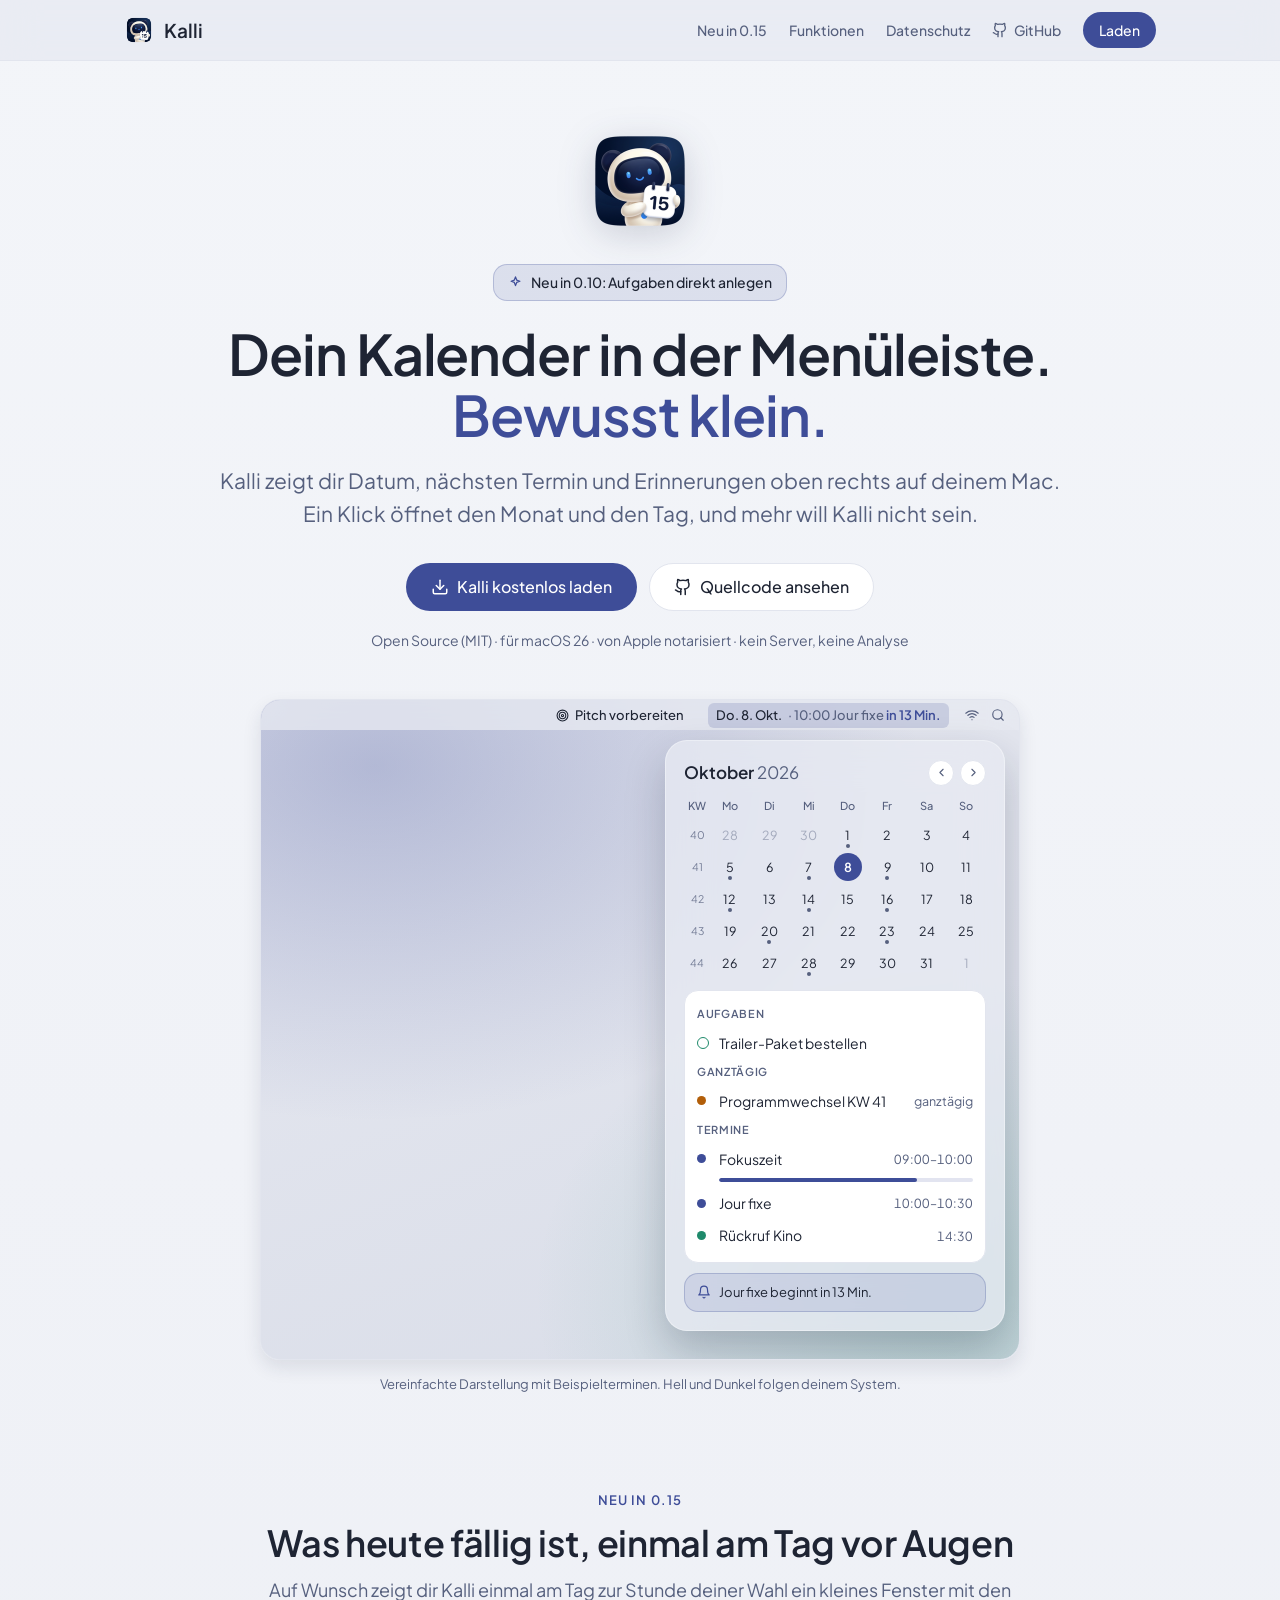
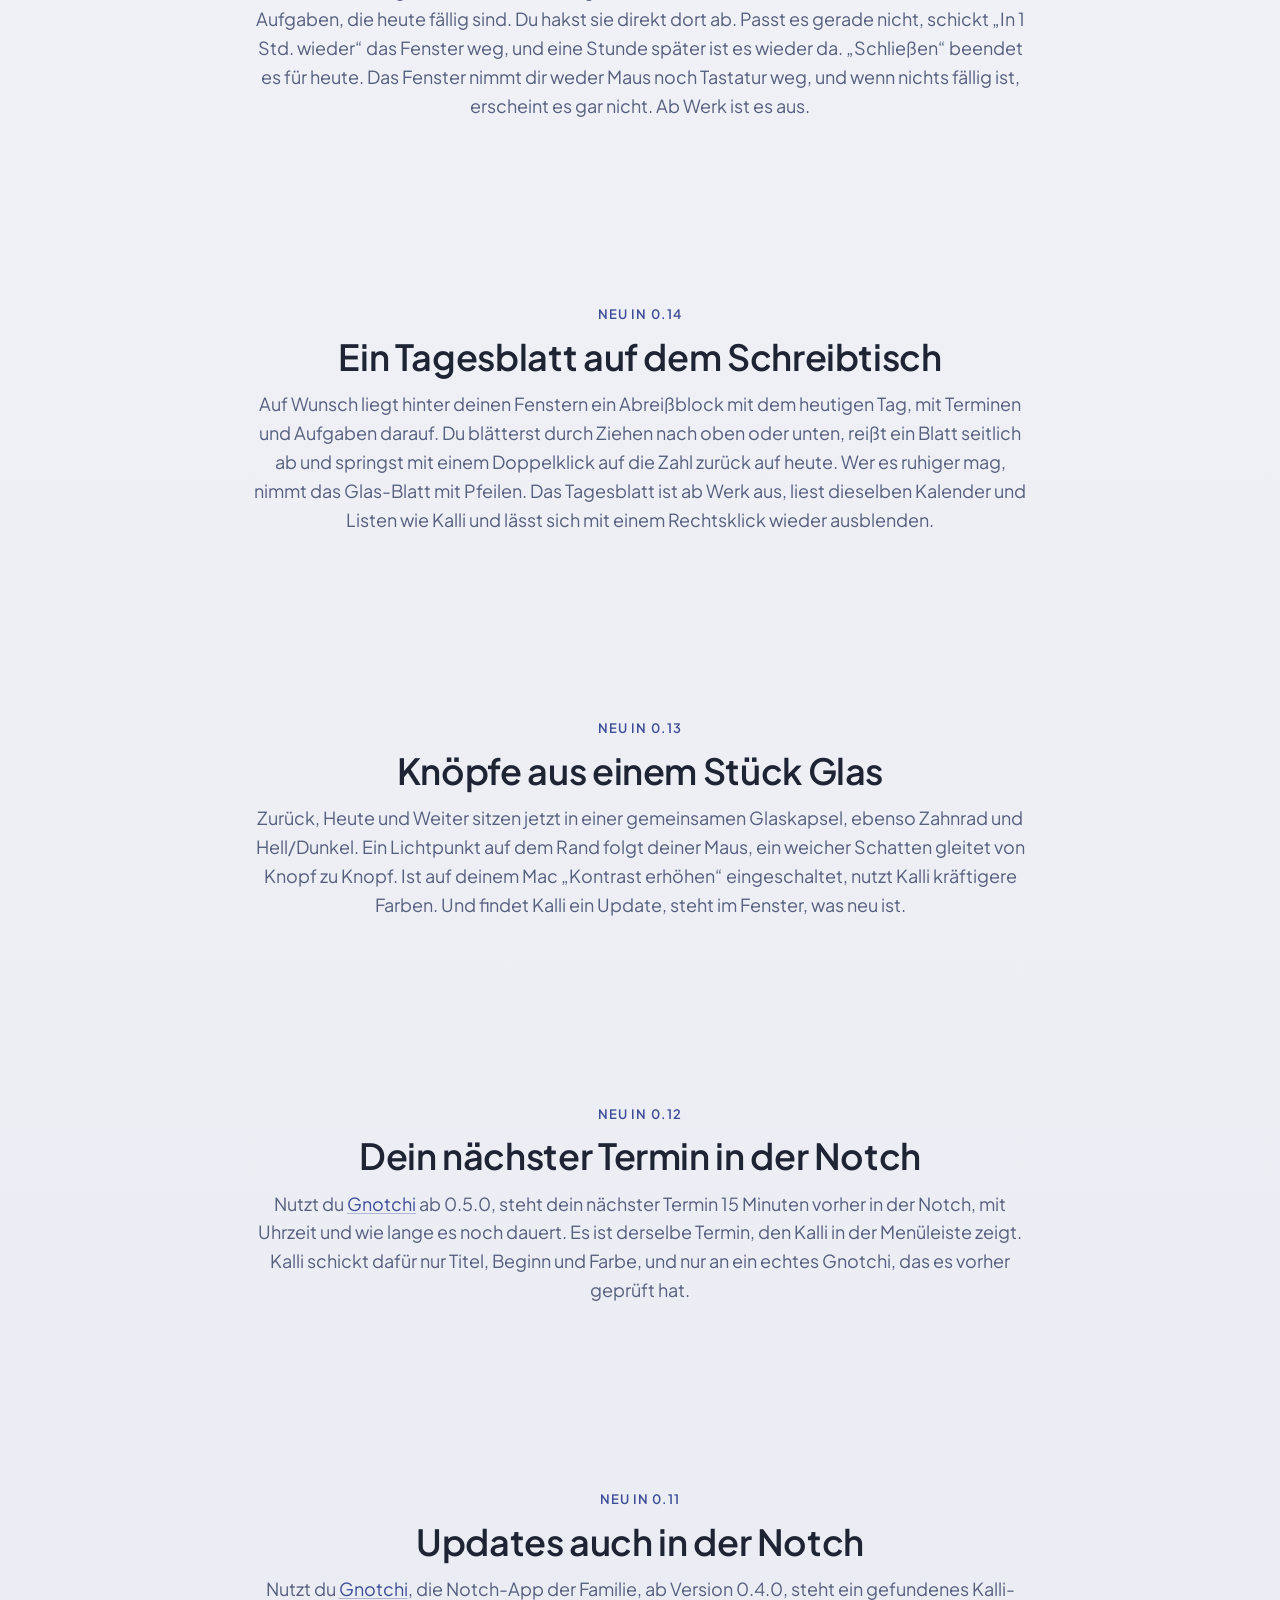
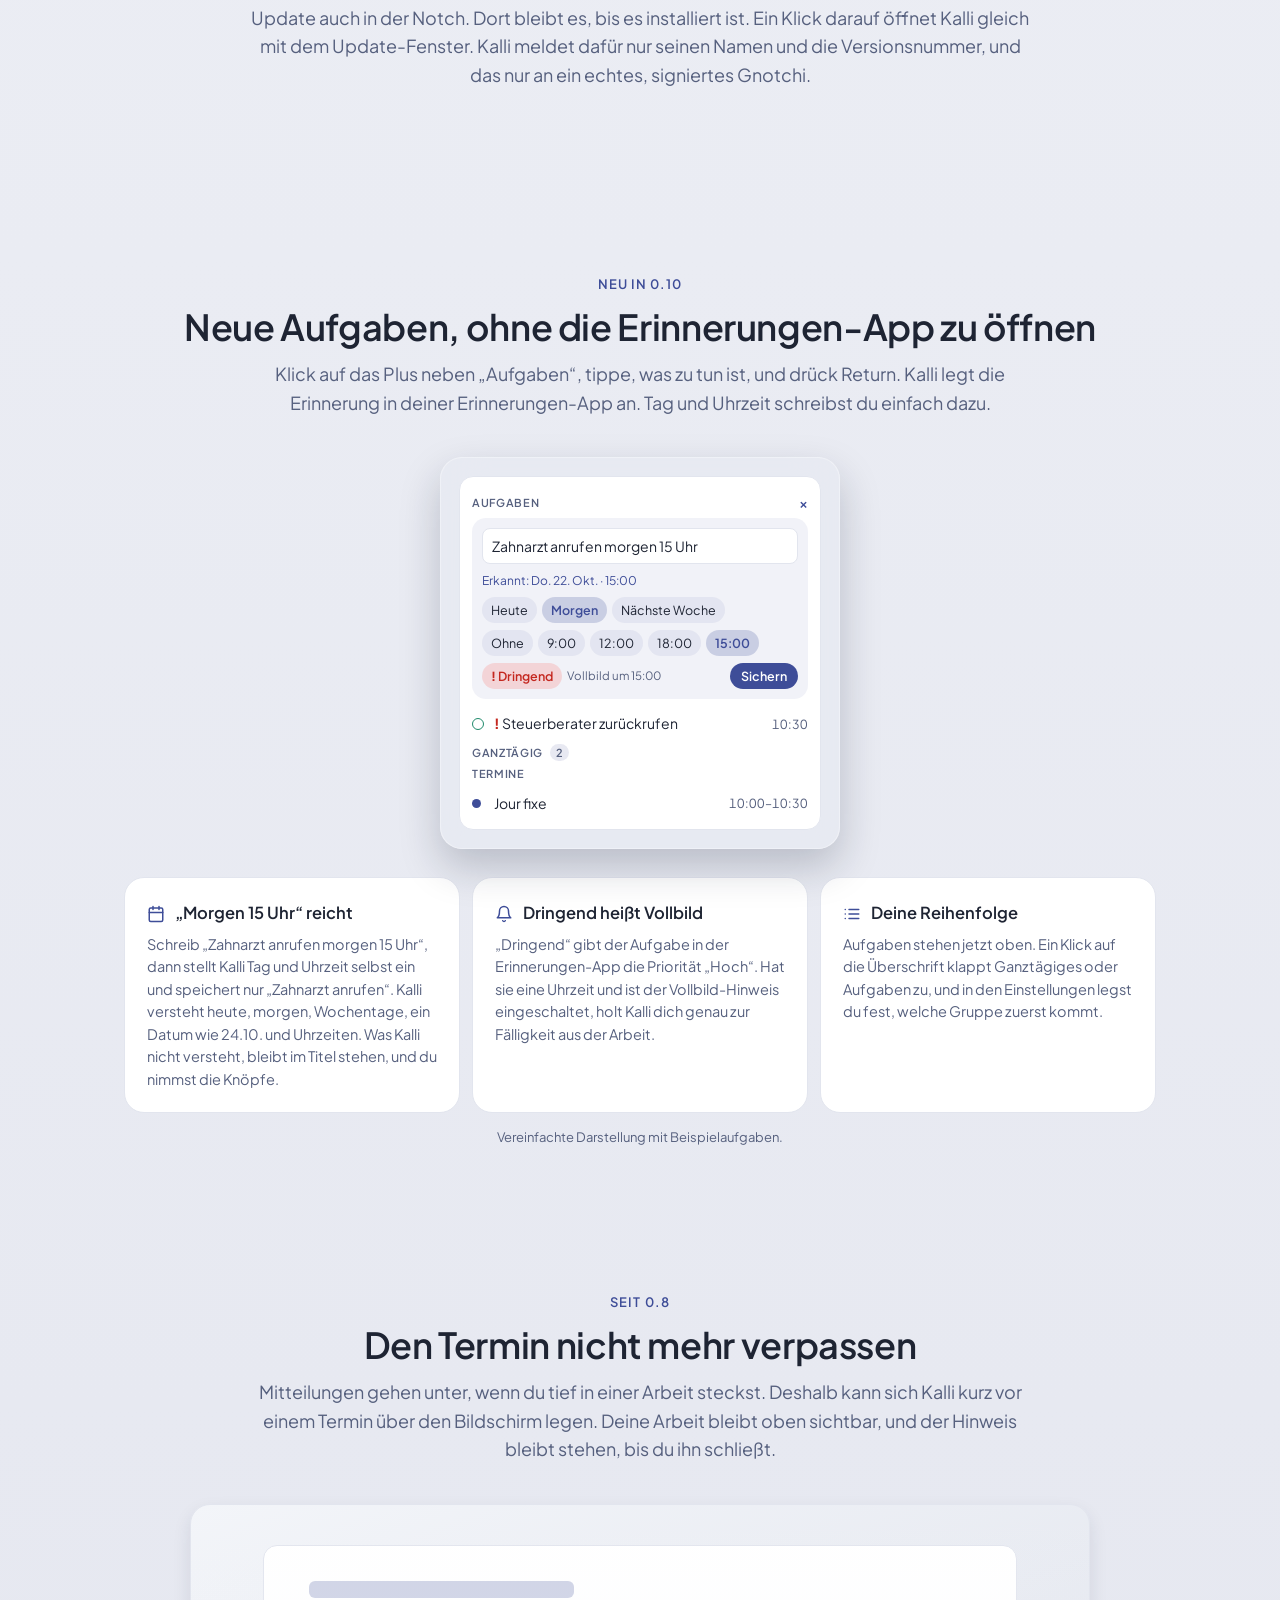
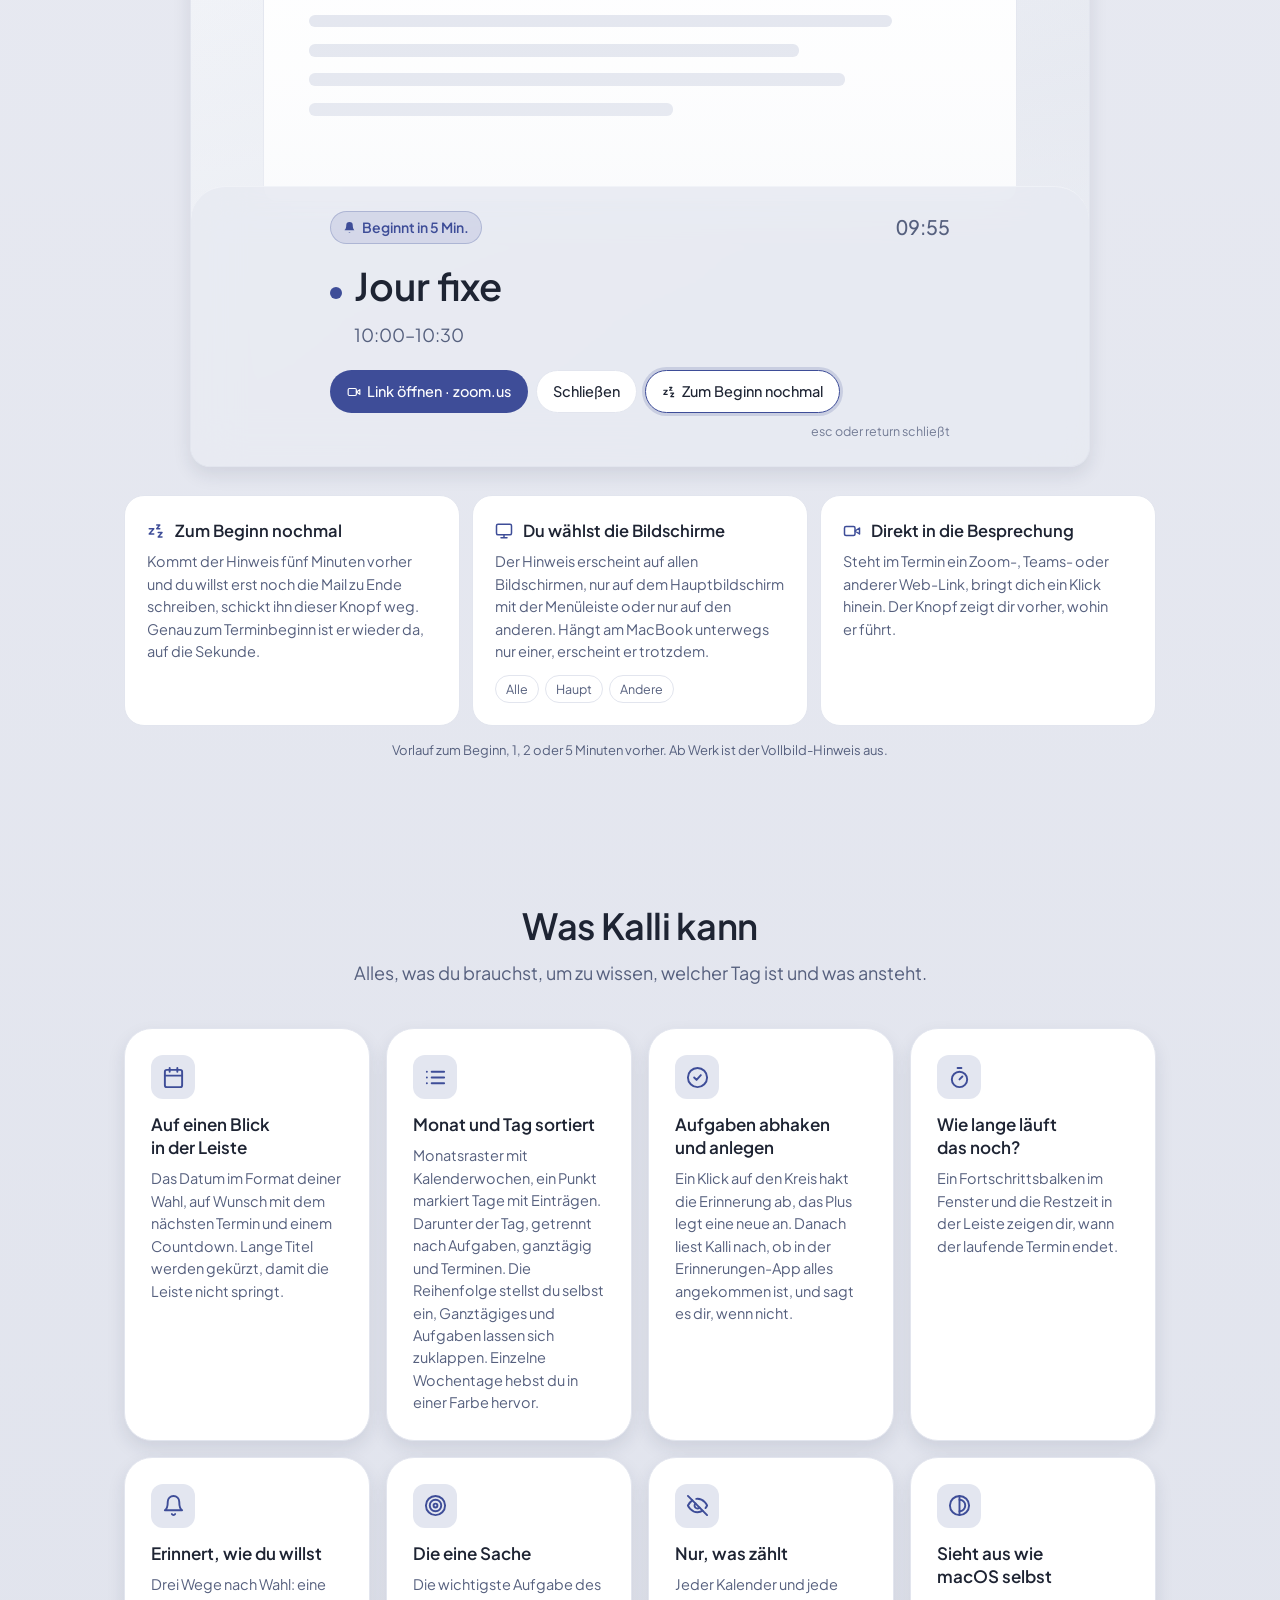
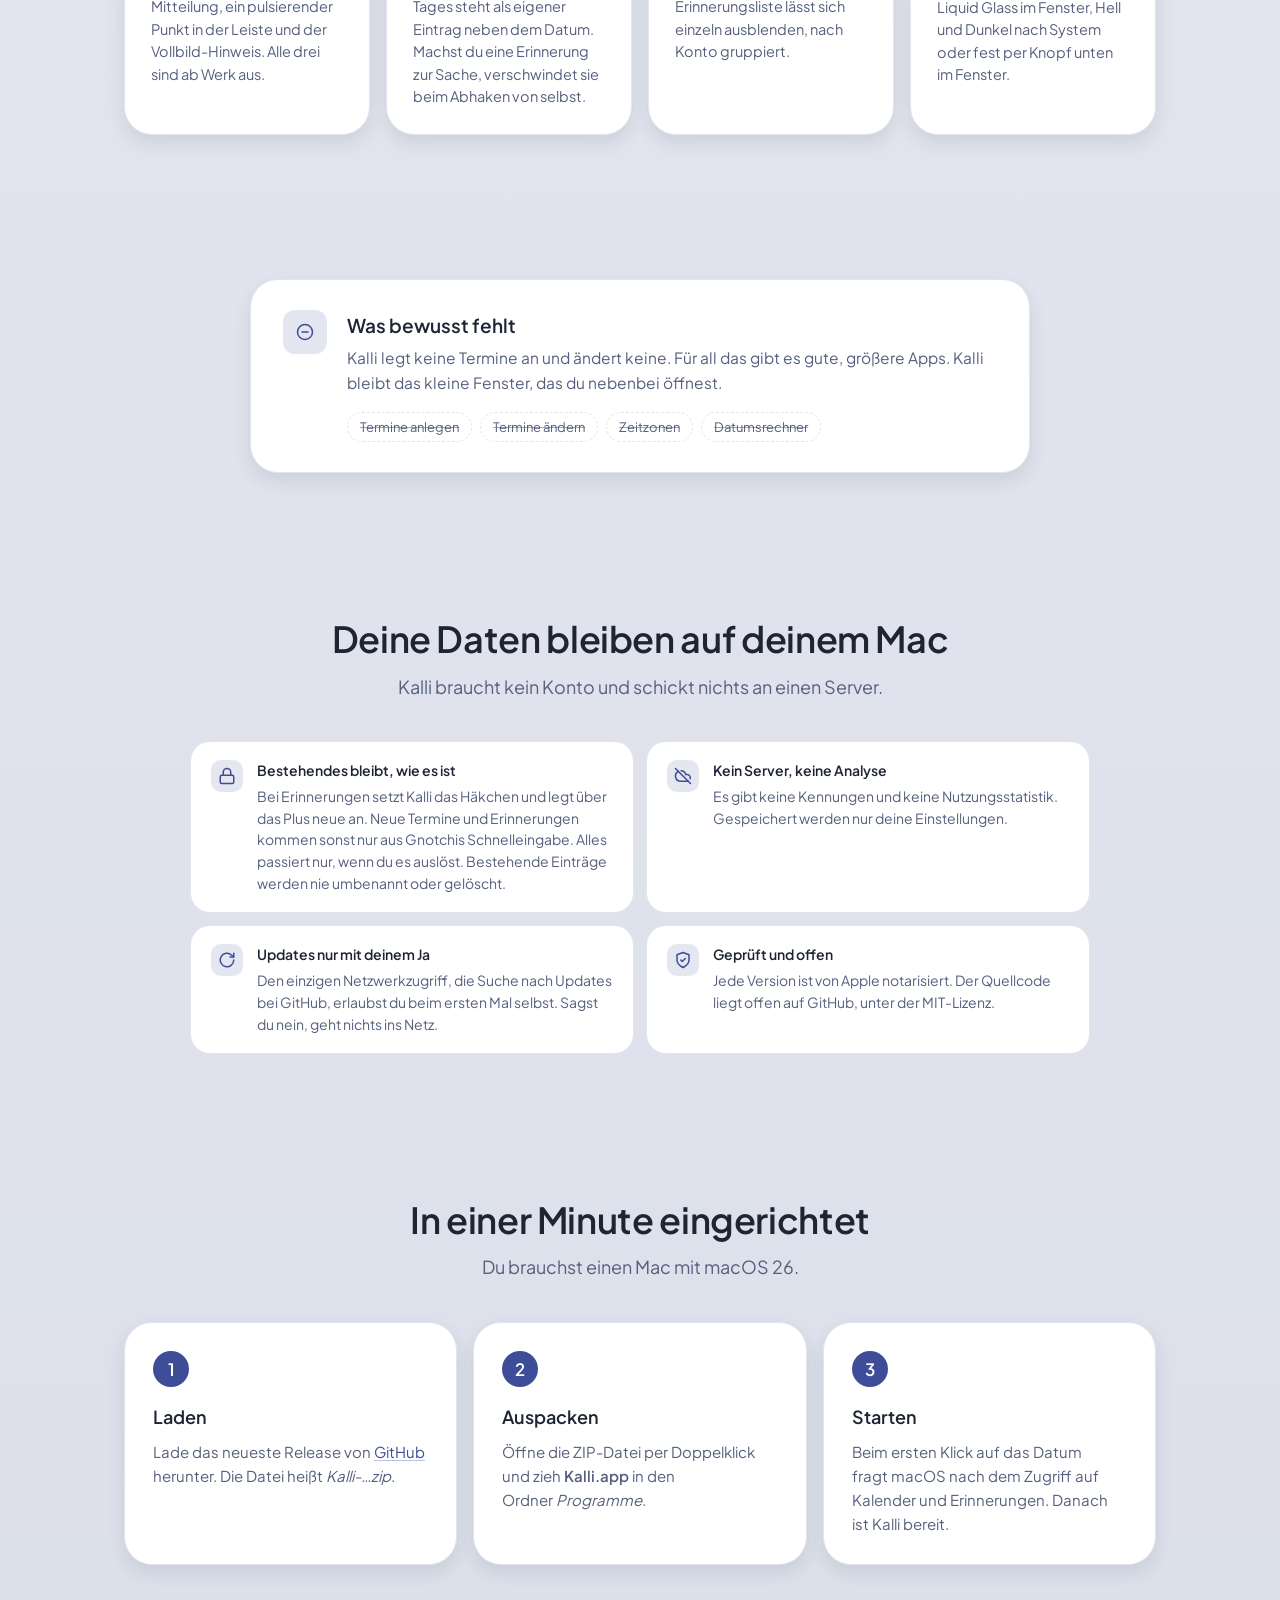
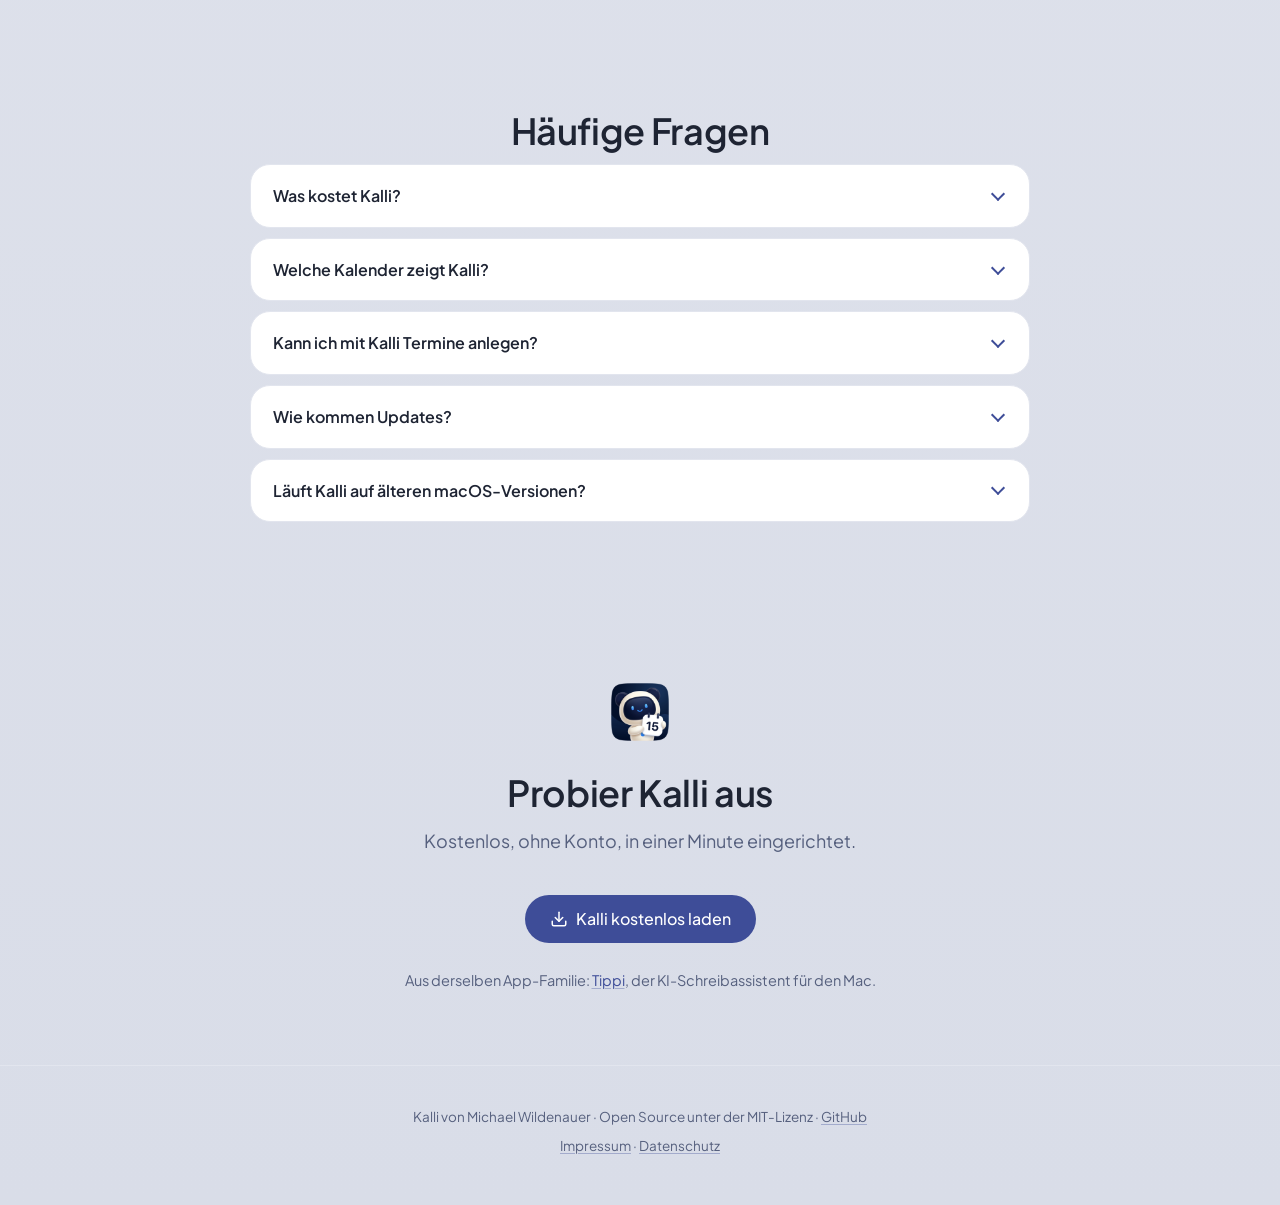
==== commit e085f014: "Schnelleingabe aus Gnotchi: Rückkanal am kalli.sock (K2) Gnotchi kann über die bestehende, beidseiti" ====
--- a/docs/index.html
+++ b/docs/index.html
@@ -318,7 +318,7 @@
     <h2>Deine Daten bleiben auf deinem Mac</h2>
     <p class="lead">Kalli braucht kein Konto und schickt nichts an einen Server.</p>
     <div class="privacy-grid">
-      <div class="privacy-item"><span class="check"><svg class="ico" aria-hidden="true"><use href="#i-lock"/></svg></span><p><strong>Kalender nur lesen</strong>Bei Erinnerungen setzt Kalli das Häkchen und legt über das Plus neue an. Beides passiert nur, wenn du klickst. Nichts wird umbenannt oder gelöscht.</p></div>
+      <div class="privacy-item"><span class="check"><svg class="ico" aria-hidden="true"><use href="#i-lock"/></svg></span><p><strong>Bestehendes bleibt, wie es ist</strong>Bei Erinnerungen setzt Kalli das Häkchen und legt über das Plus neue an. Neue Termine und Erinnerungen kommen sonst nur aus Gnotchis Schnelleingabe. Alles passiert nur, wenn du es auslöst. Bestehende Einträge werden nie umbenannt oder gelöscht.</p></div>
       <div class="privacy-item"><span class="check"><svg class="ico" aria-hidden="true"><use href="#i-cloudoff"/></svg></span><p><strong>Kein Server, keine Analyse</strong>Es gibt keine Kennungen und keine Nutzungsstatistik. Gespeichert werden nur deine Einstellungen.</p></div>
       <div class="privacy-item"><span class="check"><svg class="ico" aria-hidden="true"><use href="#i-refresh"/></svg></span><p><strong>Updates nur mit deinem Ja</strong>Den einzigen Netzwerkzugriff, die Suche nach Updates bei GitHub, erlaubst du beim ersten Mal selbst. Sagst du nein, geht nichts ins Netz.</p></div>
       <div class="privacy-item"><span class="check"><svg class="ico" aria-hidden="true"><use href="#i-shield"/></svg></span><p><strong>Geprüft und offen</strong>Jede Version ist von Apple notarisiert. Der Quellcode liegt offen auf GitHub, unter der MIT-Lizenz.</p></div>
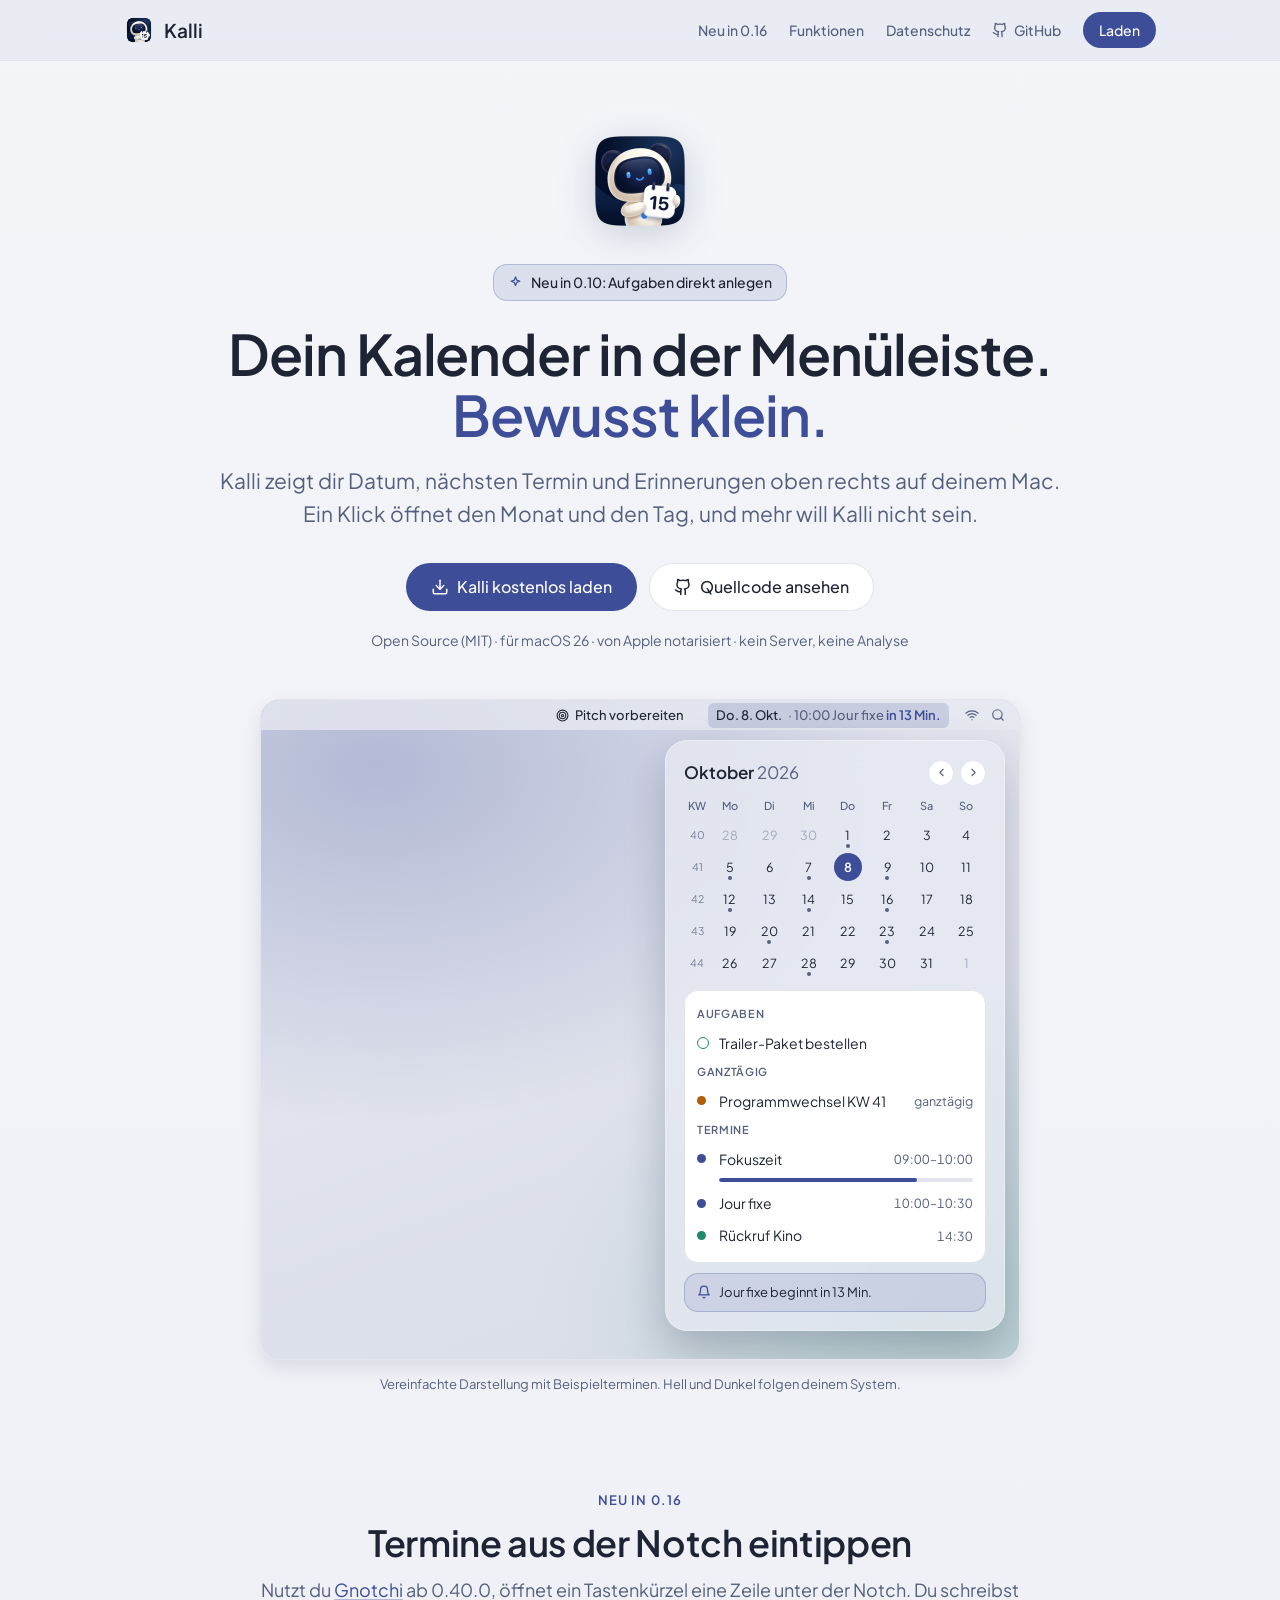
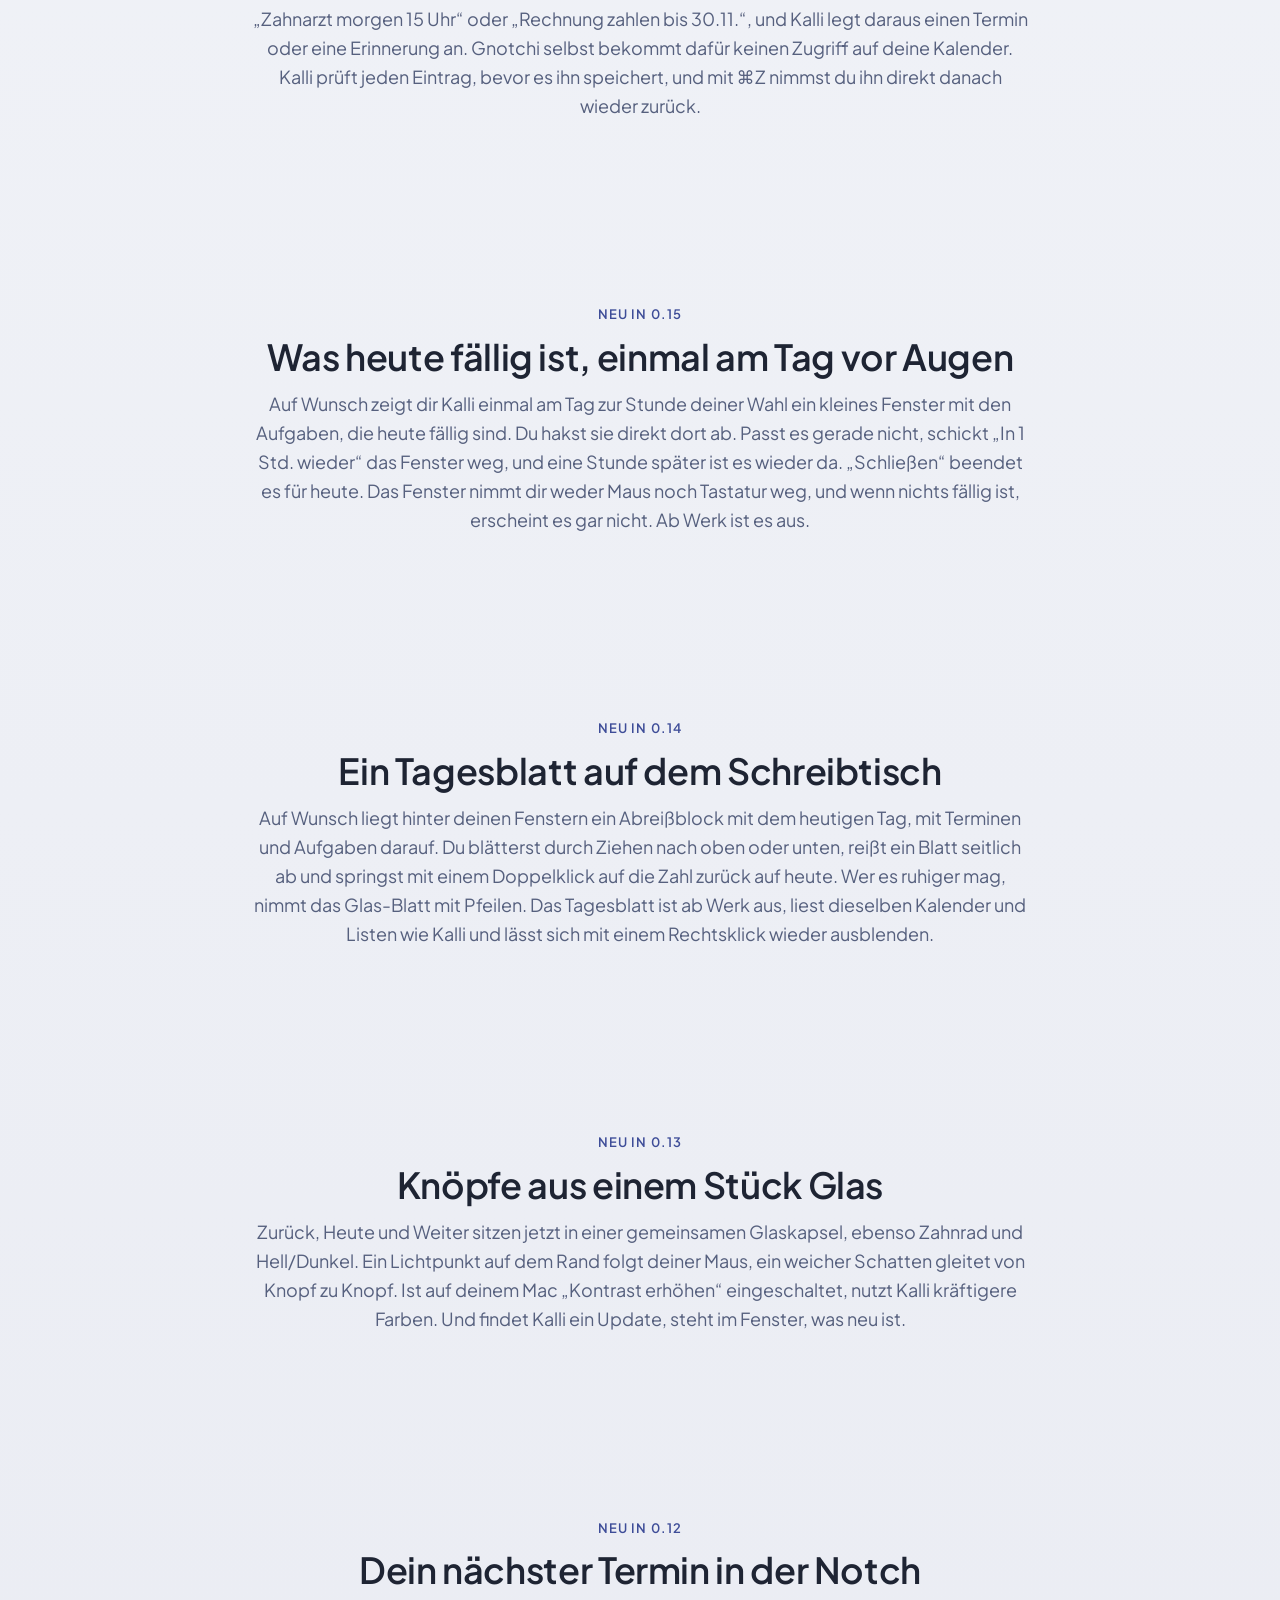
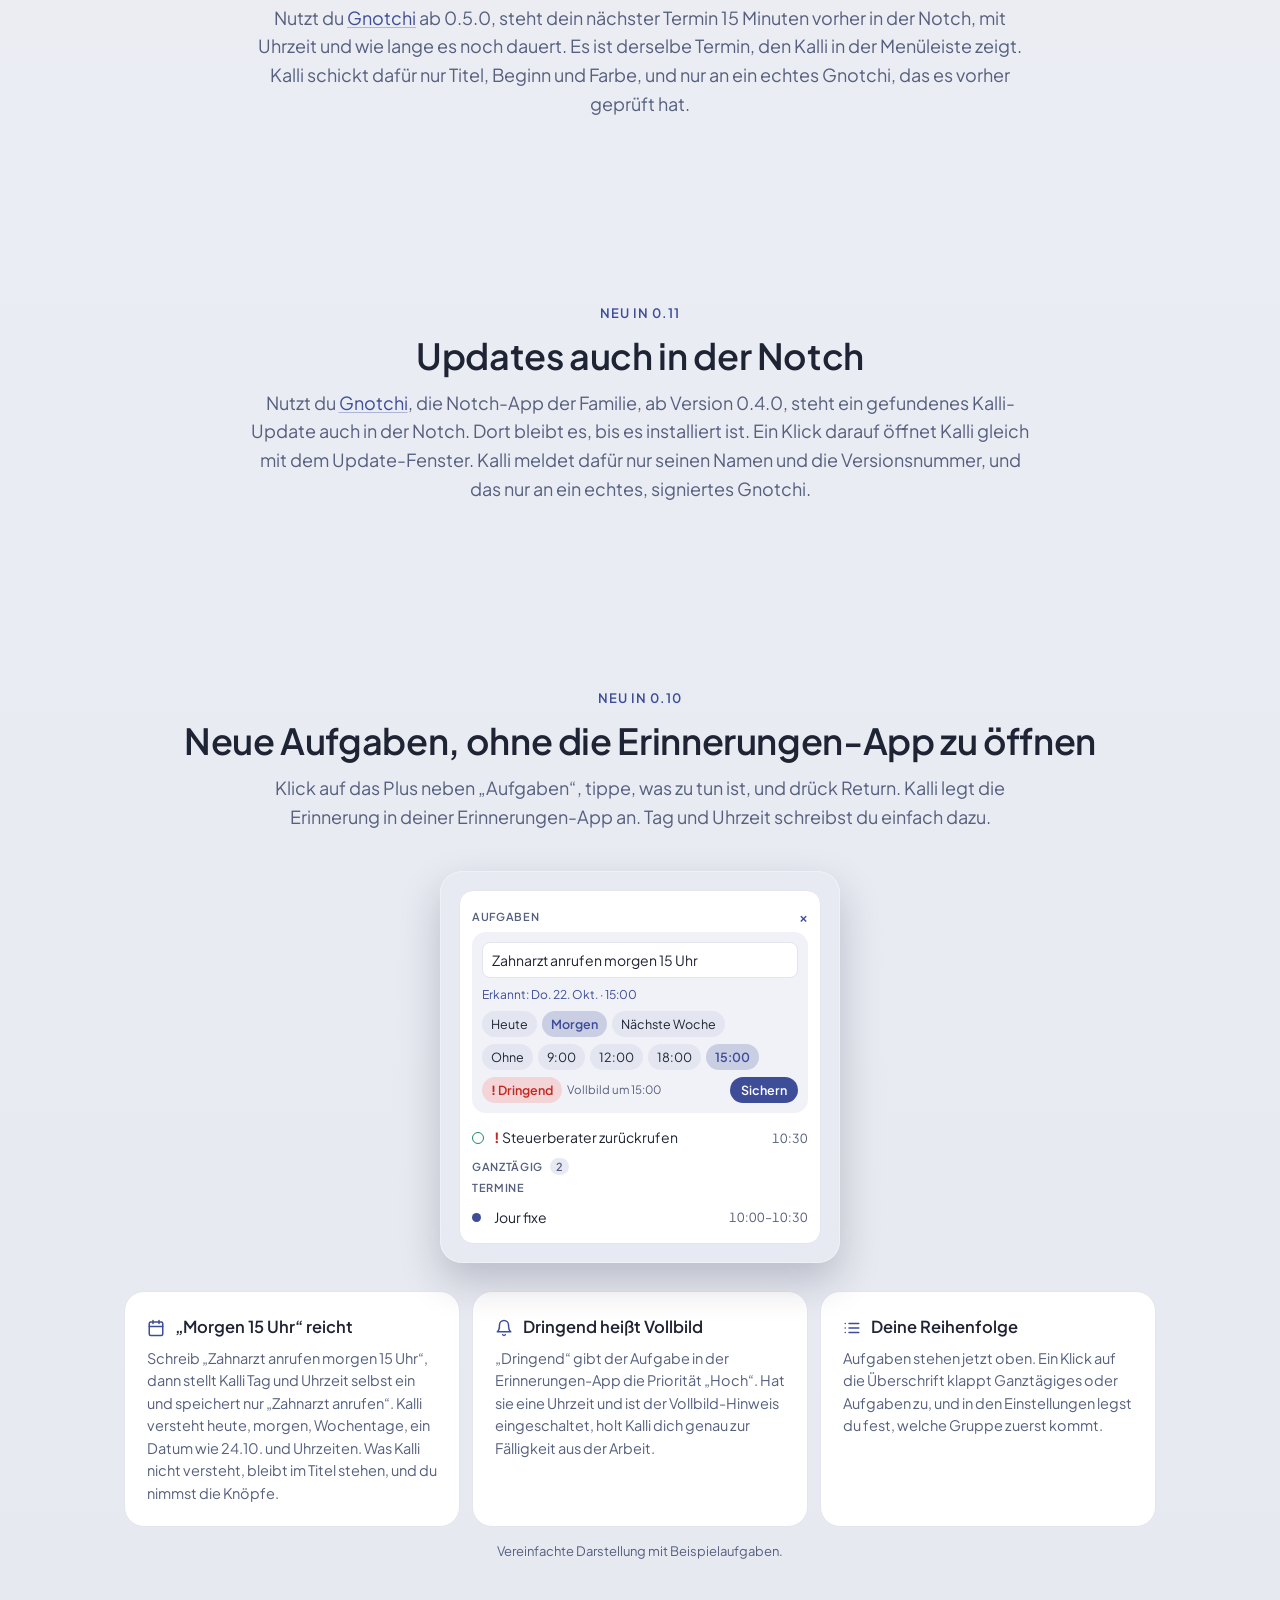
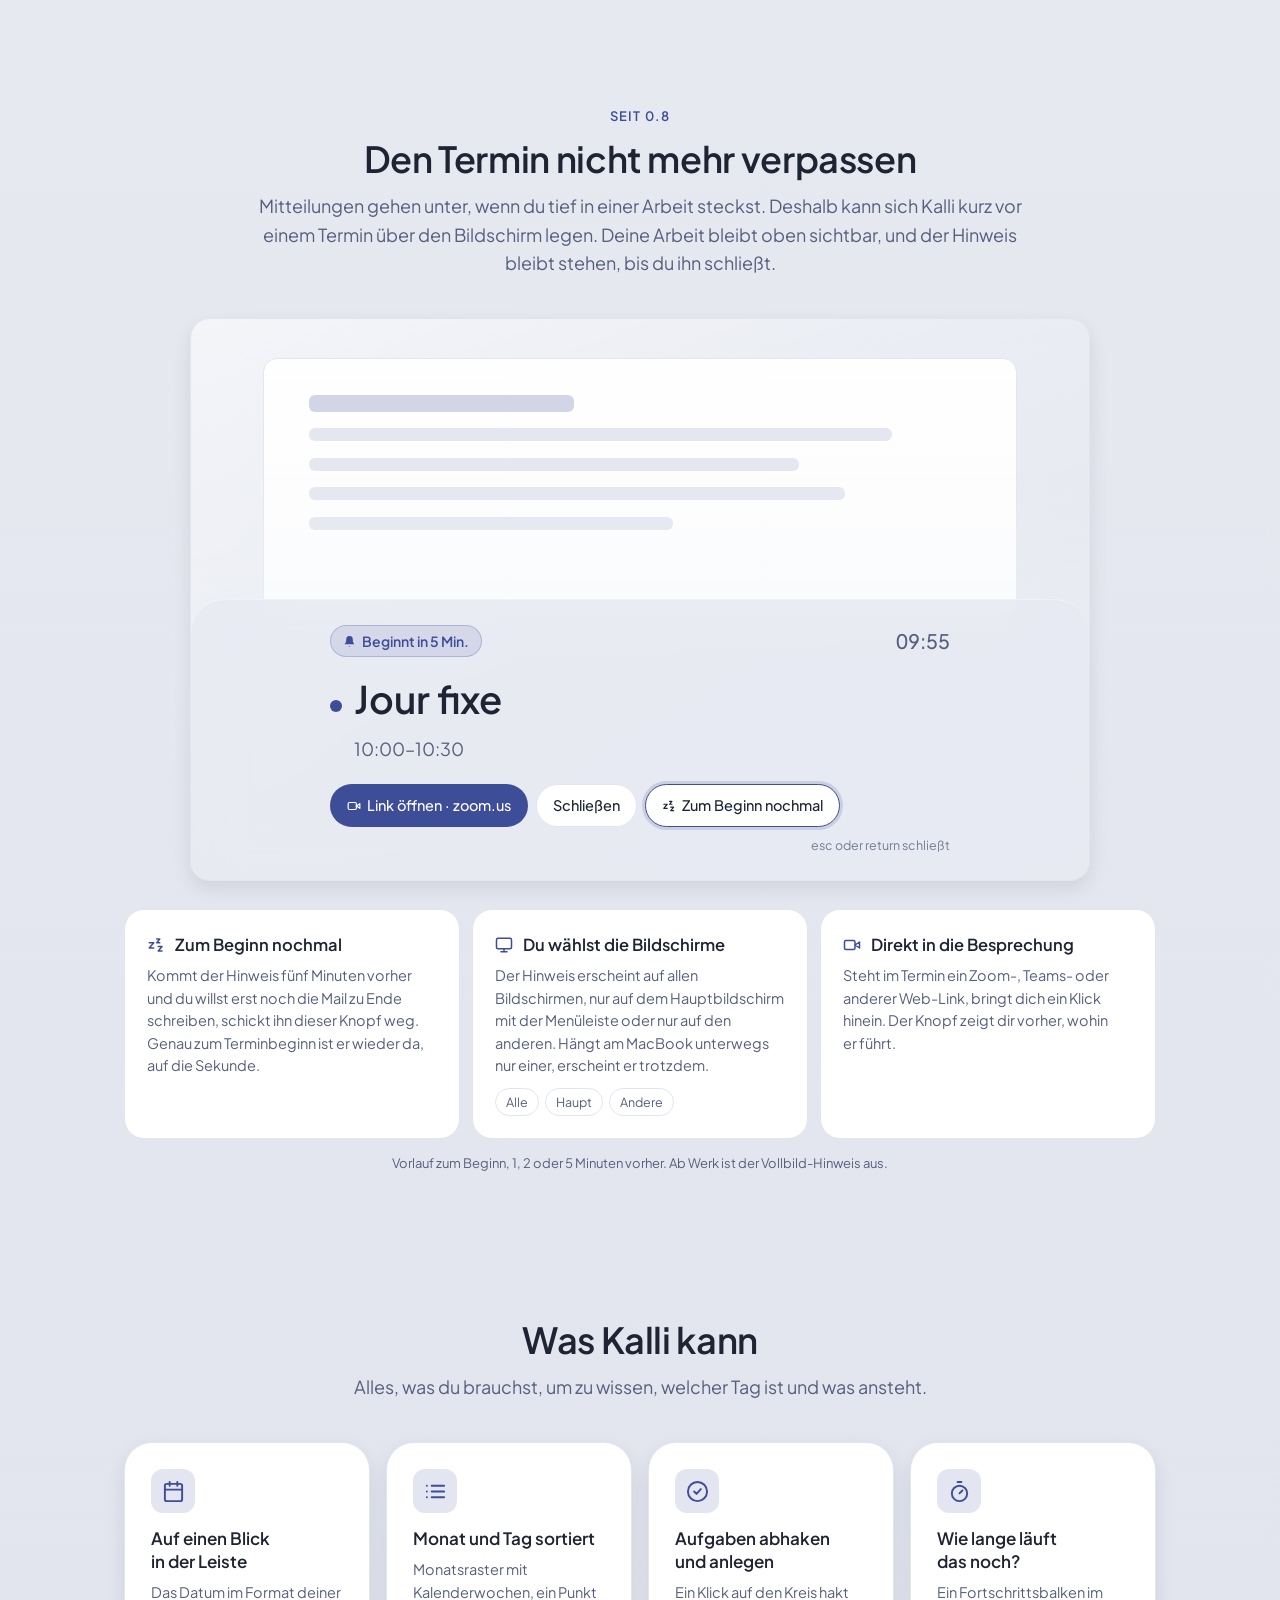
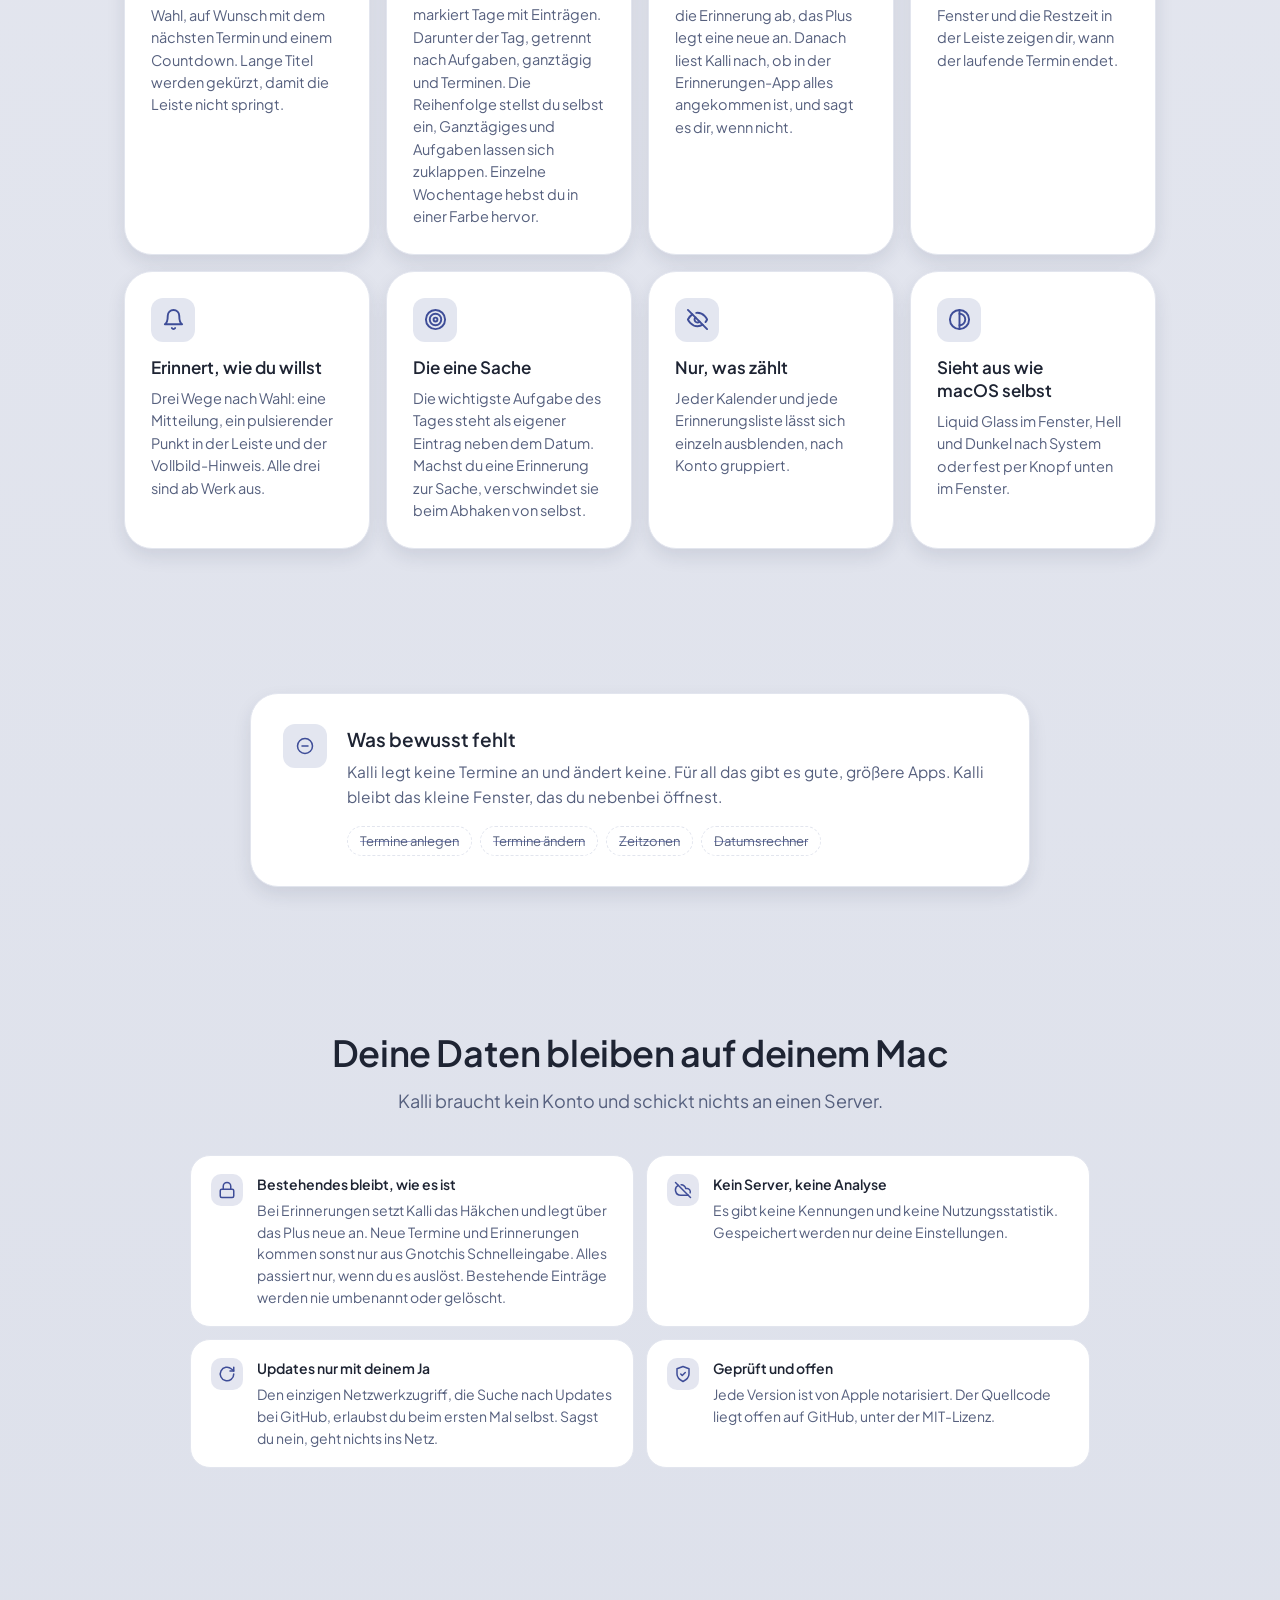
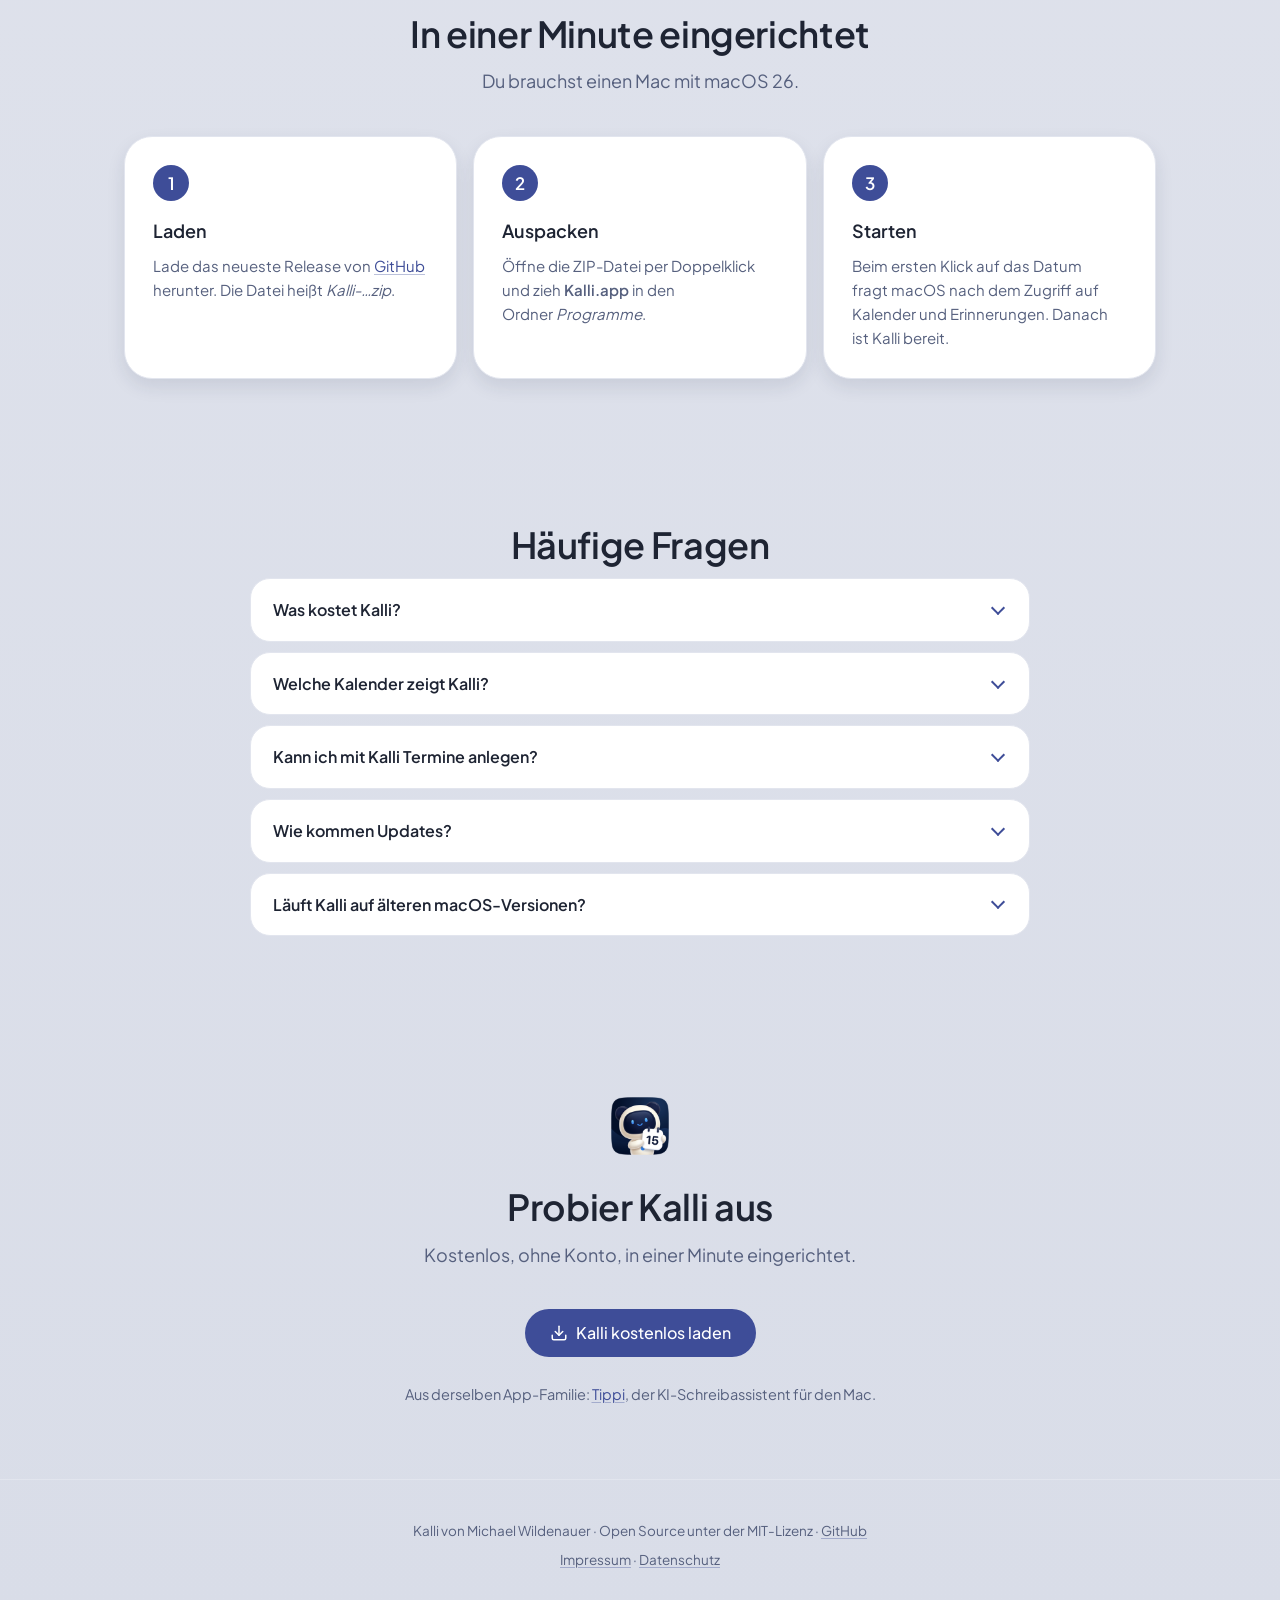
==== commit 432d03d9: "0.16.0 — Schnelleingabe aus Gnotchi: Termine und Erinnerungen aus der Notch Co-Authored-By: Claude O" ====
--- a/docs/index.html
+++ b/docs/index.html
@@ -4,7 +4,7 @@
 <meta charset="UTF-8">
 <meta name="viewport" content="width=device-width, initial-scale=1.0">
 <!-- Erst erhöhen, wenn diese Seite gegen das Release gelesen wurde (Release-Profil app-release/references/kalli.md). -->
-<meta name="kalli:documented-version" content="0.15.3">
+<meta name="kalli:documented-version" content="0.16.0">
 <title>Kalli: Kalender in der Menüleiste für macOS, bewusst klein</title>
 <meta name="description" content="Kalli zeigt Datum, nächsten Termin und Erinnerungen in der Menüleiste deines Macs. Mit Vollbild-Hinweis vor dem Termin. Kostenlos, Open Source, kein Server.">
 <link rel="icon" href="favicon.png" type="image/png">
@@ -65,7 +65,7 @@
       <span>Kalli</span>
     </a>
     <div class="nav-links">
-      <a class="anchor" href="#neu">Neu in 0.15</a>
+      <a class="anchor" href="#neu">Neu in 0.16</a>
       <a class="anchor" href="#funktionen">Funktionen</a>
       <a class="anchor" href="#datenschutz">Datenschutz</a>
       <a href="https://github.com/miwixyz/Kalli"><svg class="ico" aria-hidden="true"><use href="#i-github"/></svg><span class="anchor">GitHub</span><span class="visually-hidden">Kalli auf GitHub</span></a>
@@ -127,6 +127,14 @@
 </header>
 
 <section id="neu">
+  <div class="wrap">
+    <span class="eyebrow">Neu in 0.16</span>
+    <h2>Termine aus der Notch eintippen</h2>
+    <p class="lead">Nutzt du <a href="https://github.com/miwixyz/Gnotchi">Gnotchi</a> ab 0.40.0, öffnet ein Tastenkürzel eine Zeile unter der Notch. Du schreibst „Zahnarzt morgen 15 Uhr“ oder „Rechnung zahlen bis 30.11.“, und Kalli legt daraus einen Termin oder eine Erinnerung an. Gnotchi selbst bekommt dafür keinen Zugriff auf deine Kalender. Kalli prüft jeden Eintrag, bevor es ihn speichert, und mit ⌘Z nimmst du ihn direkt danach wieder zurück.</p>
+  </div>
+</section>
+
+<section id="faellig">
   <div class="wrap">
     <span class="eyebrow">Neu in 0.15</span>
     <h2>Was heute fällig ist, einmal am Tag vor Augen</h2>
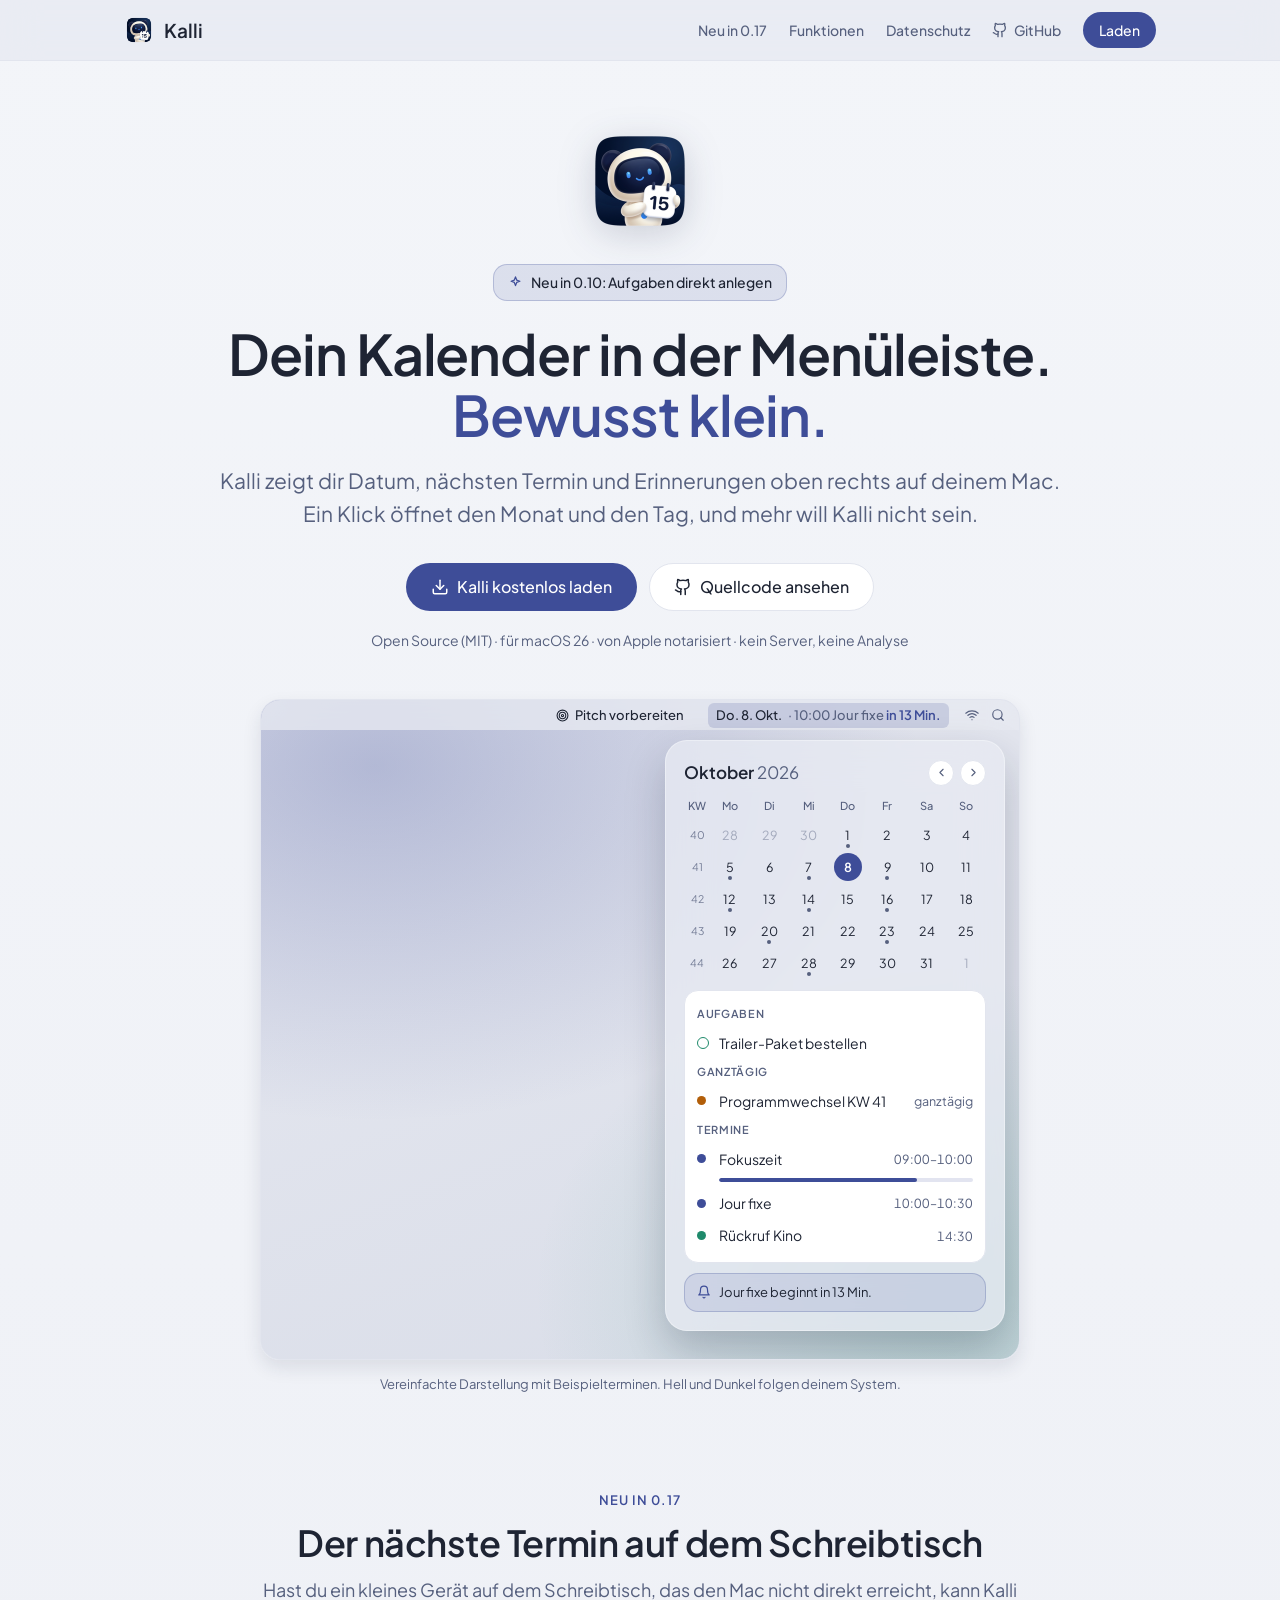
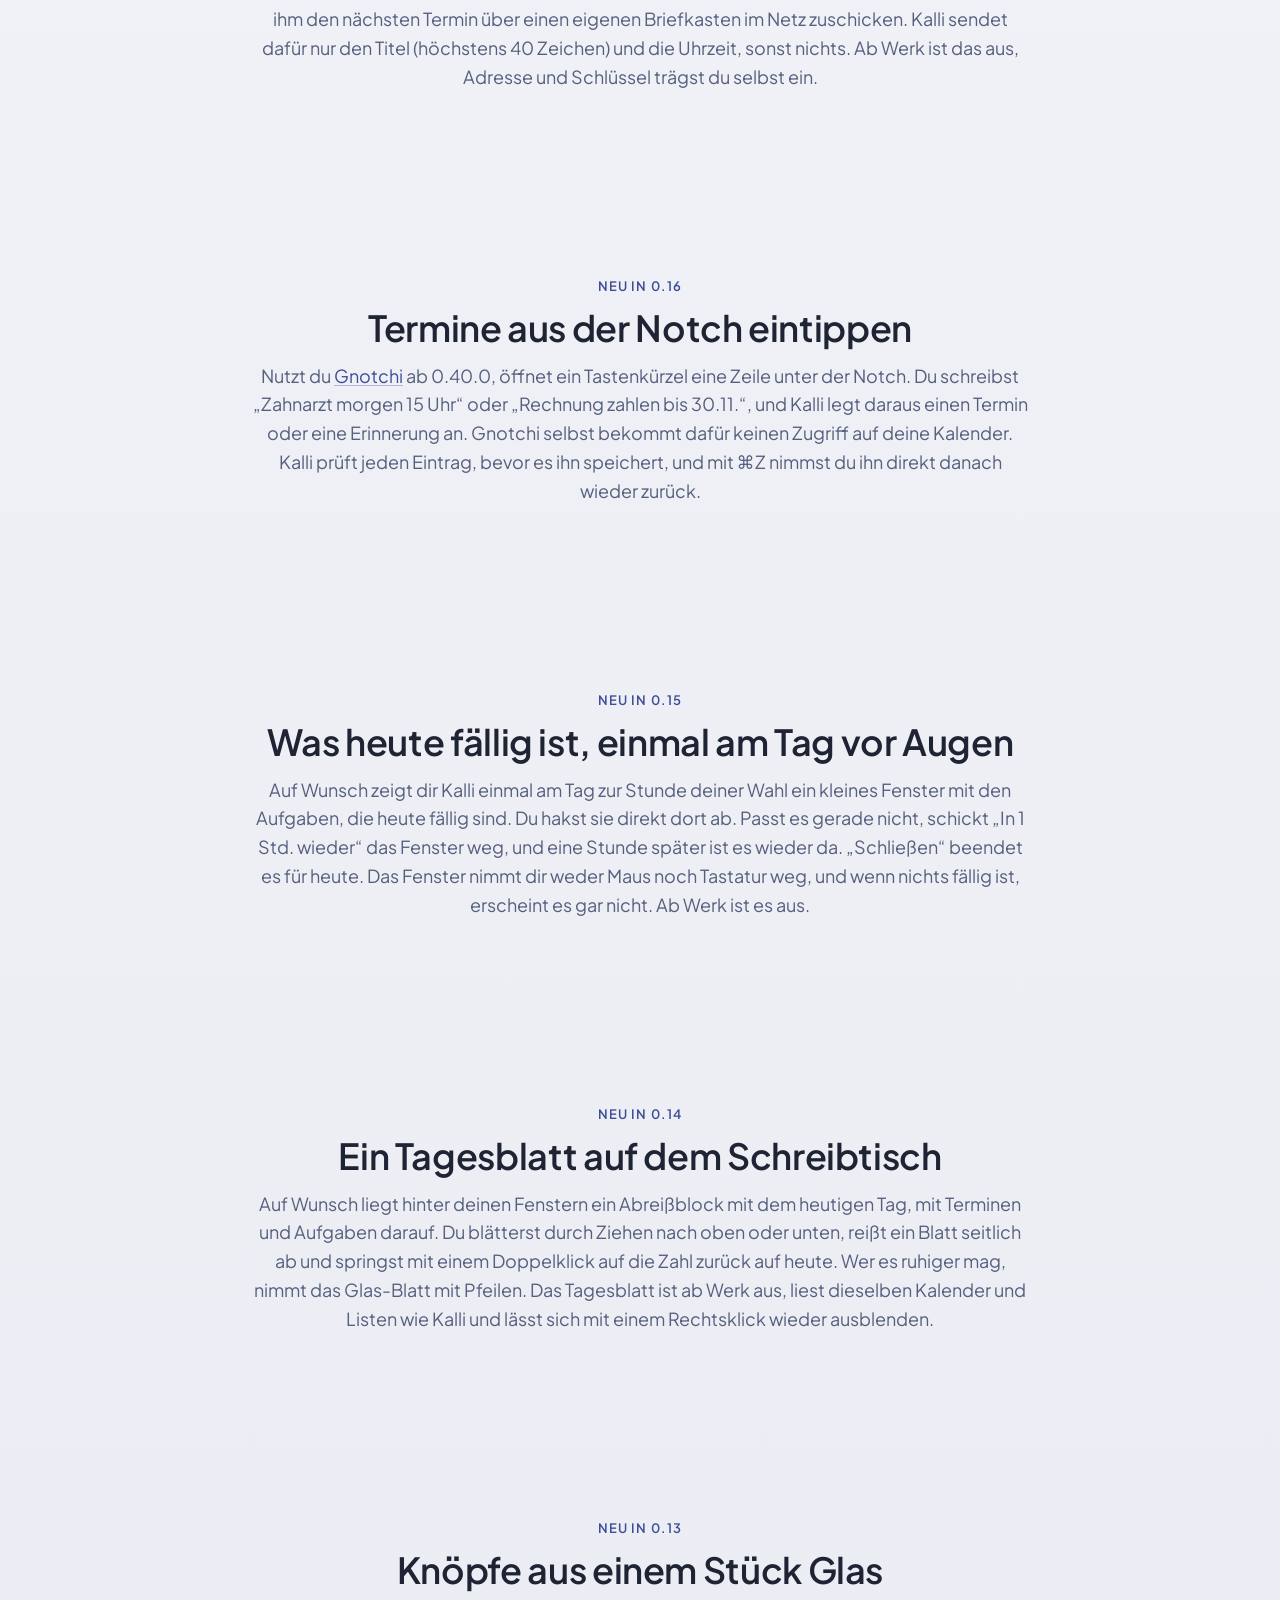
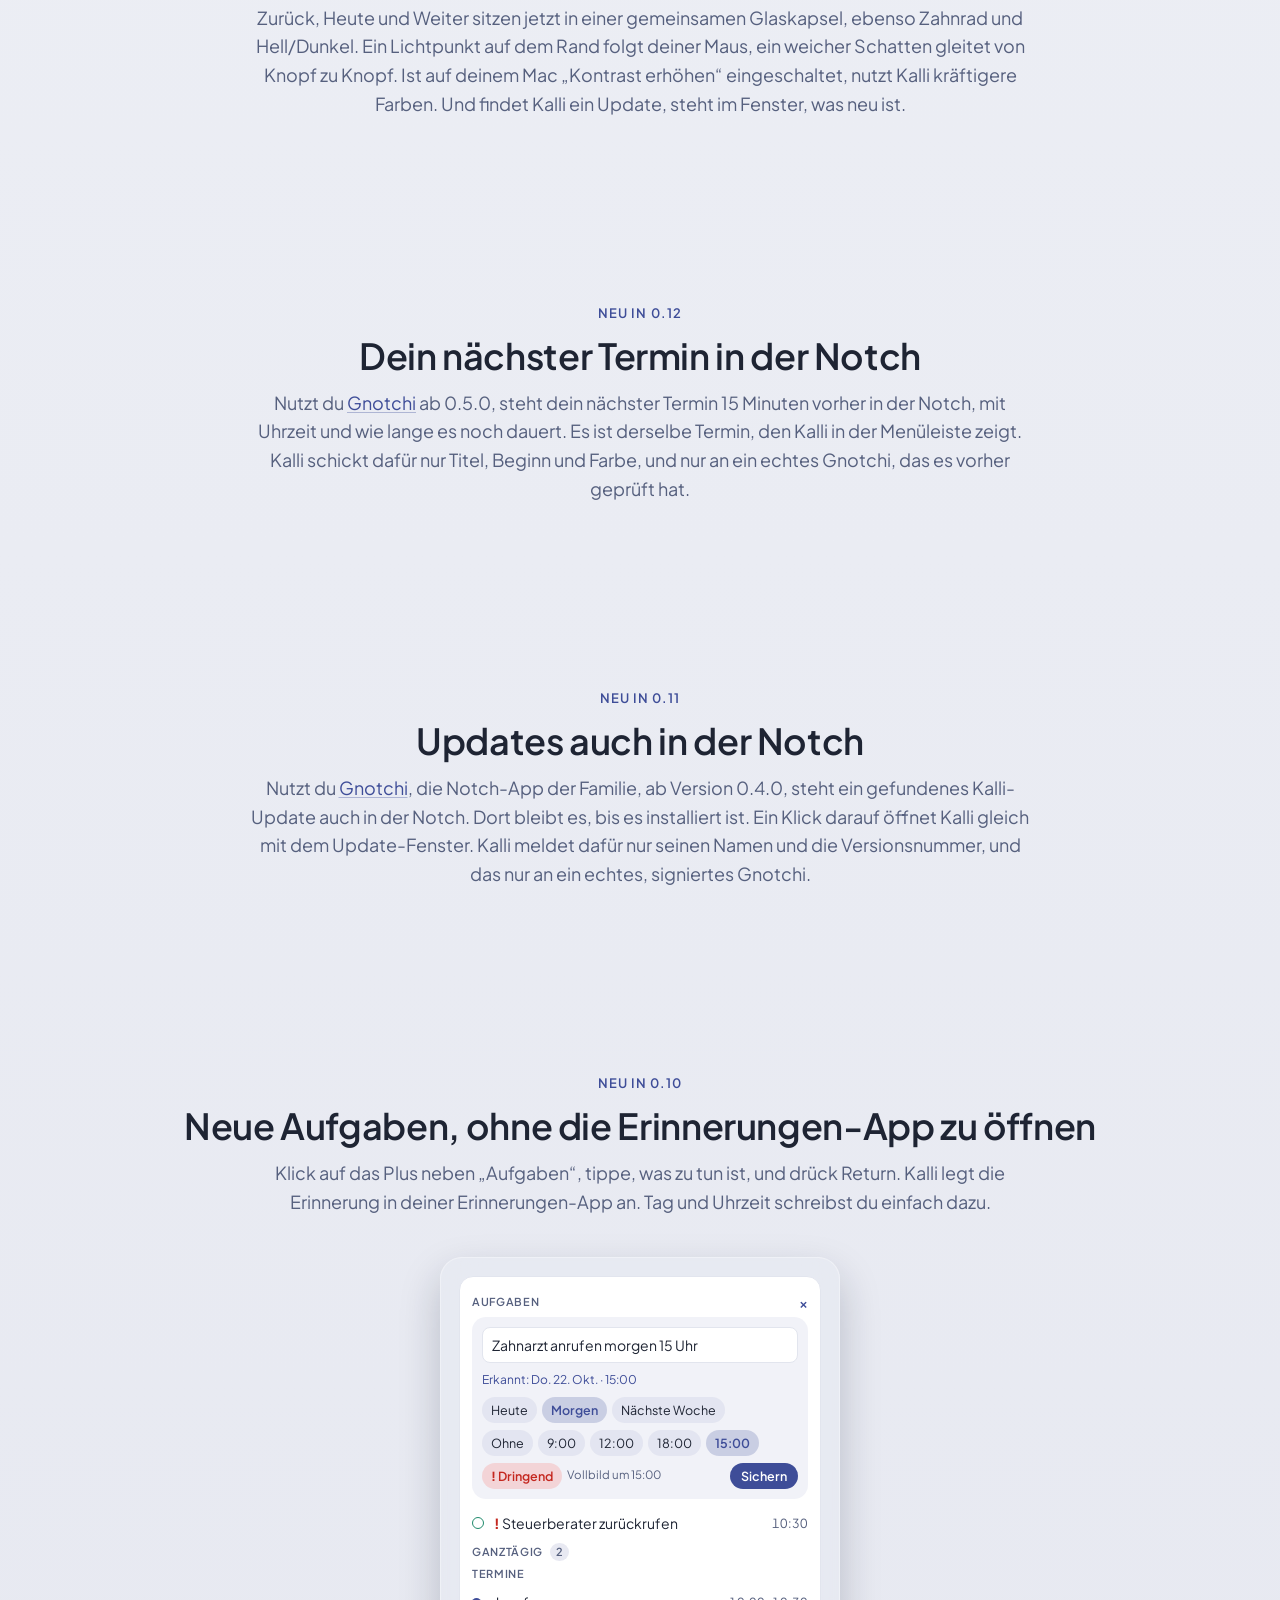
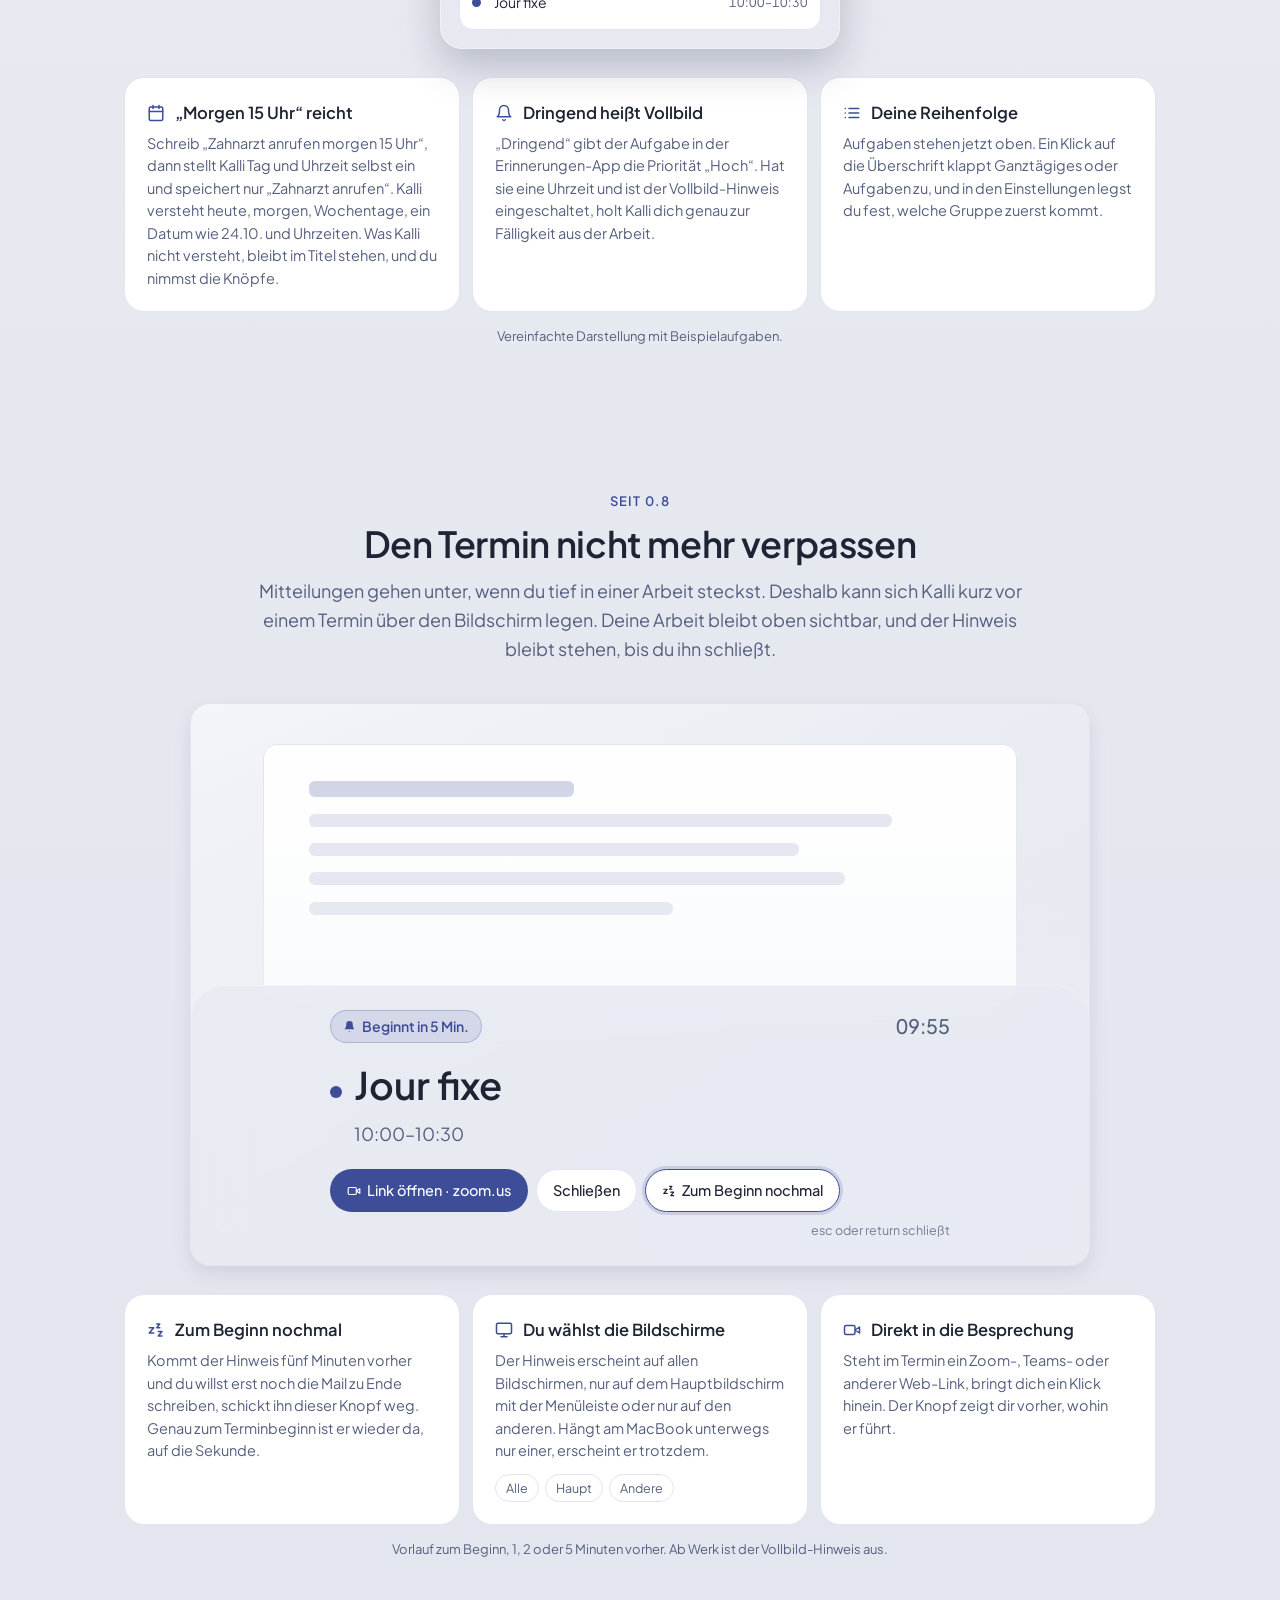
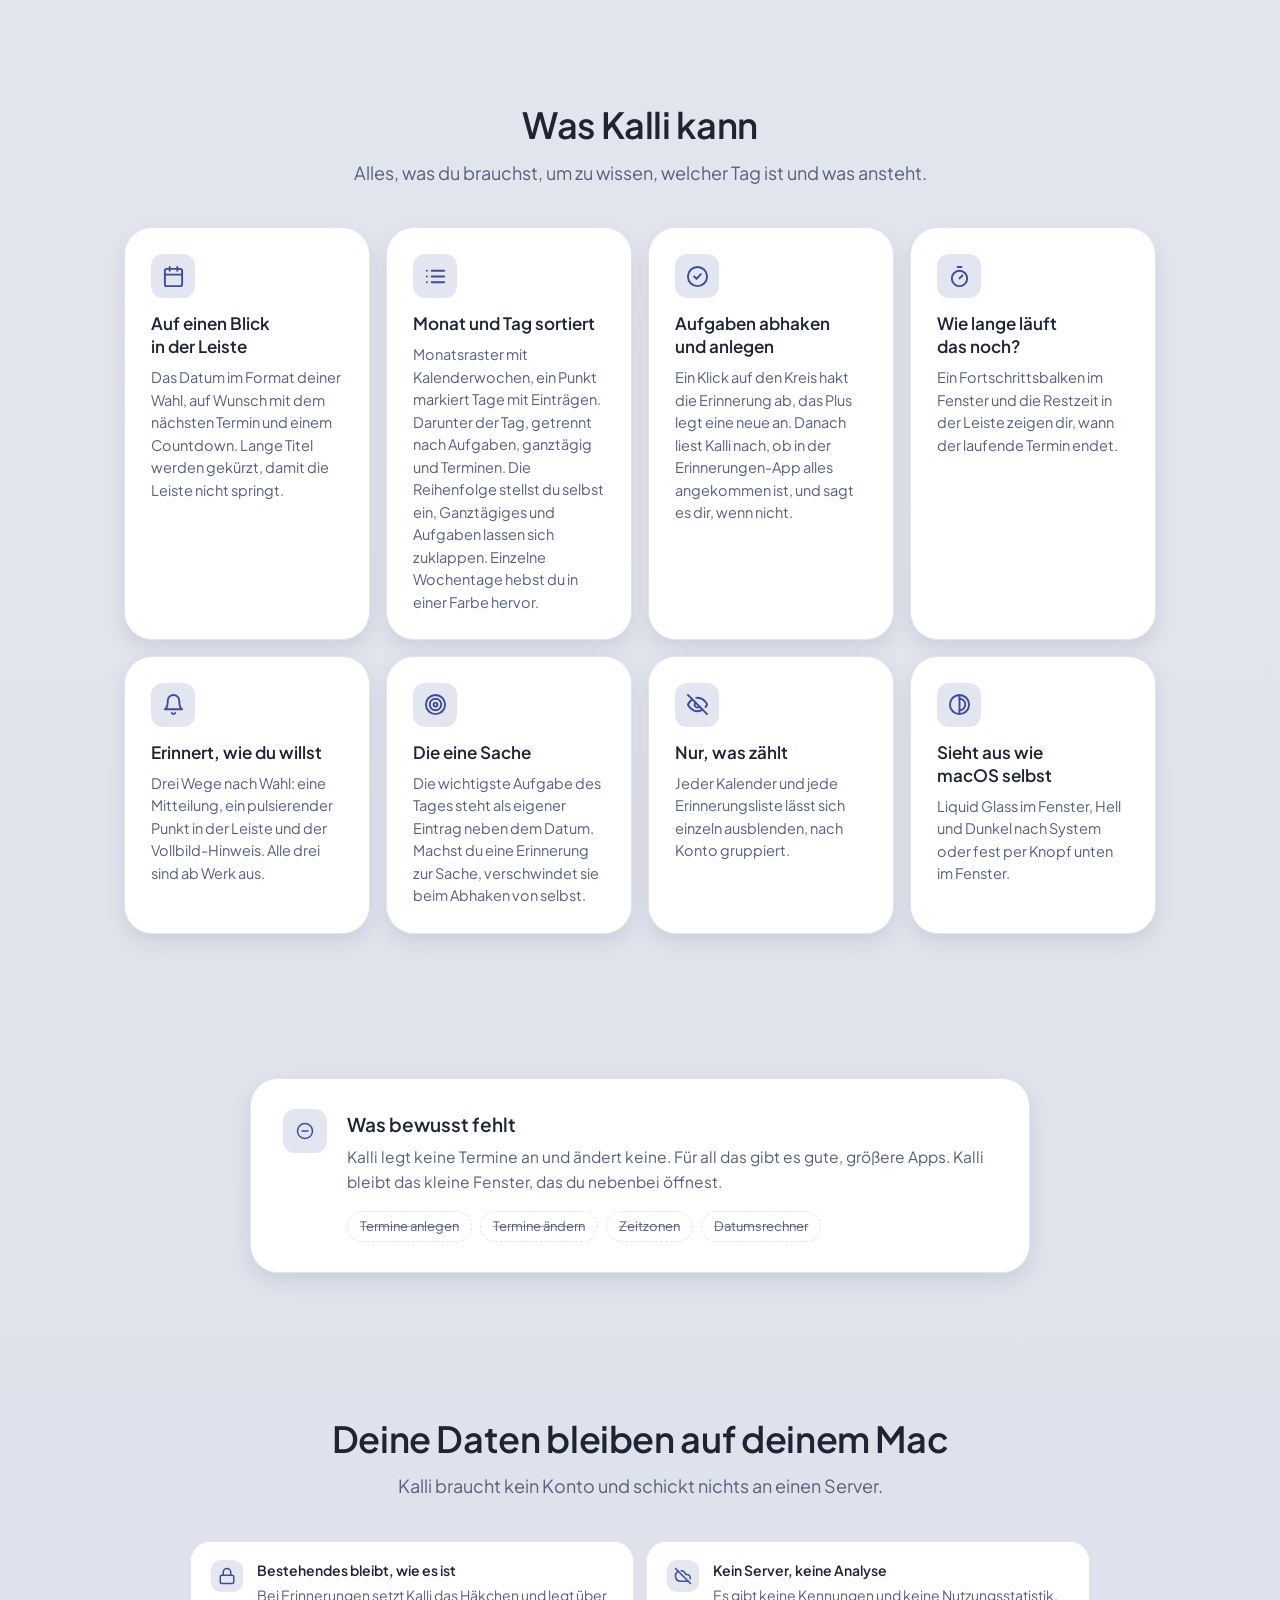
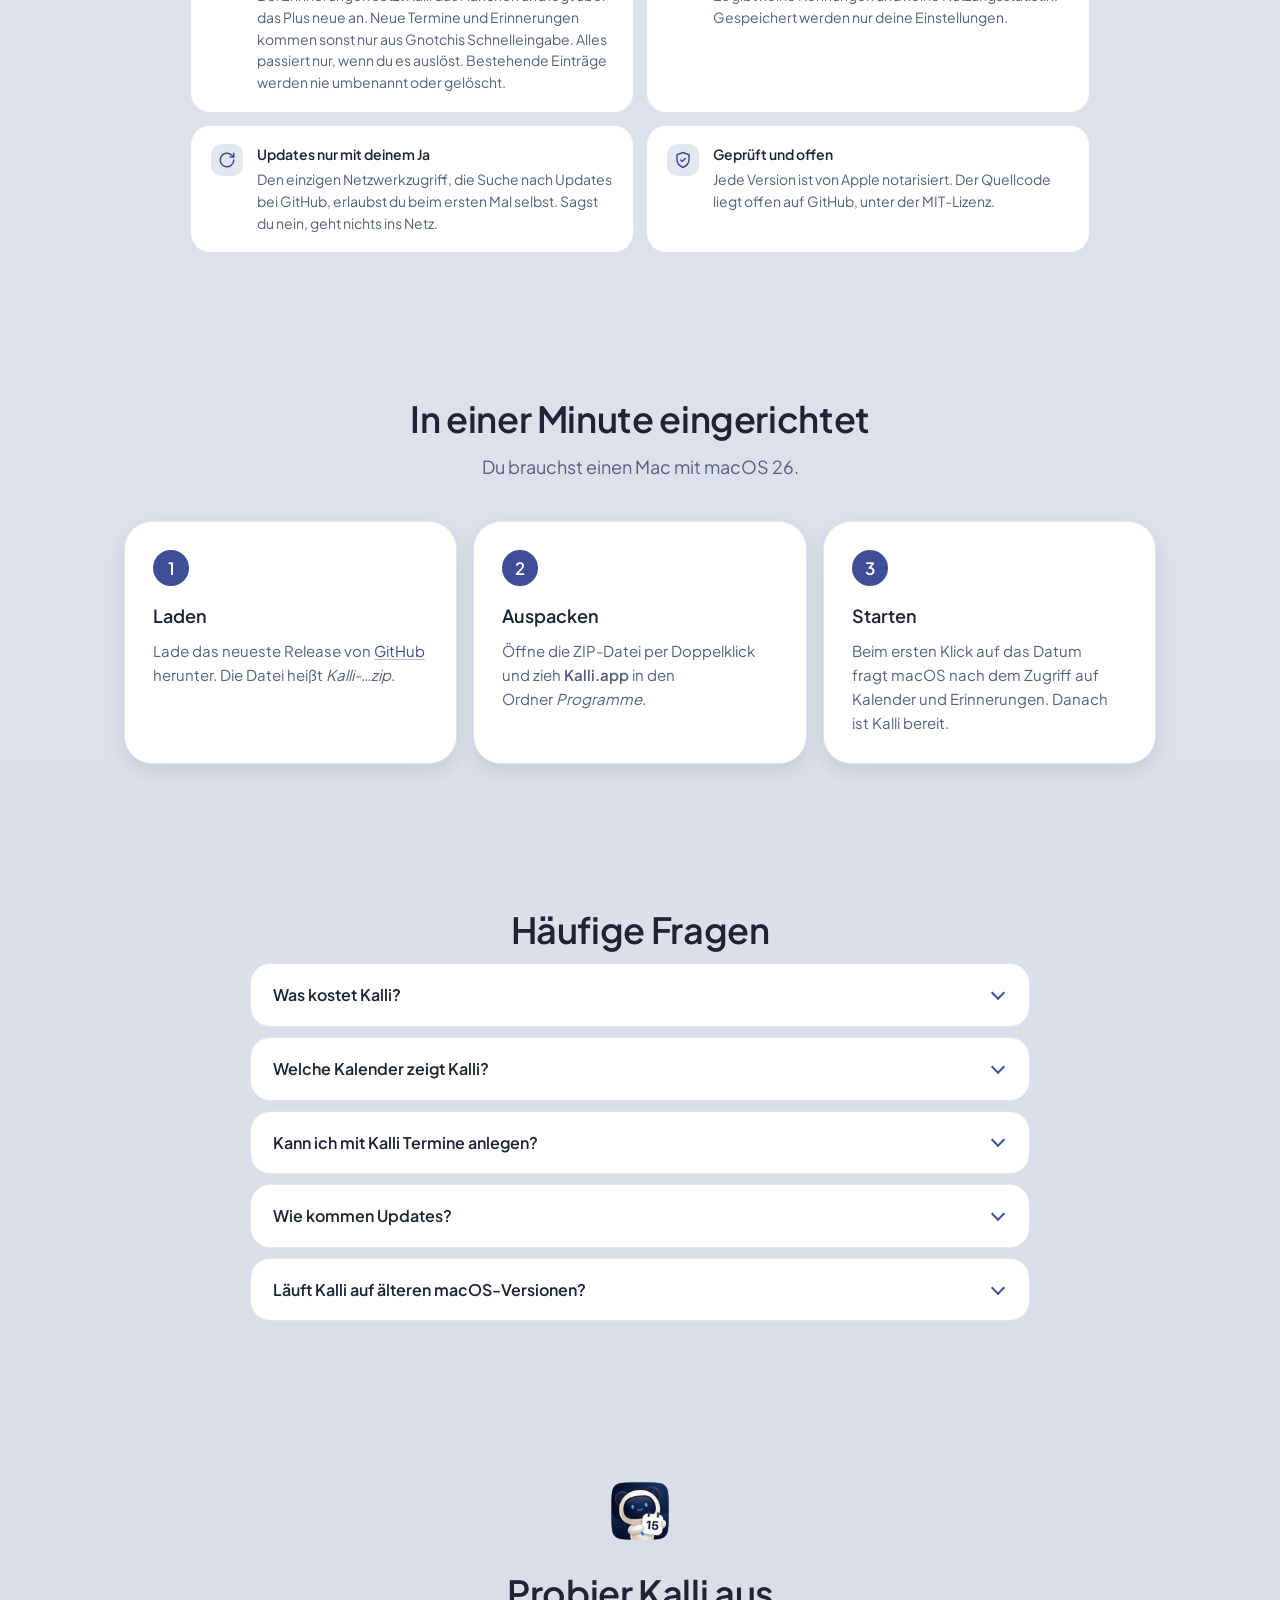
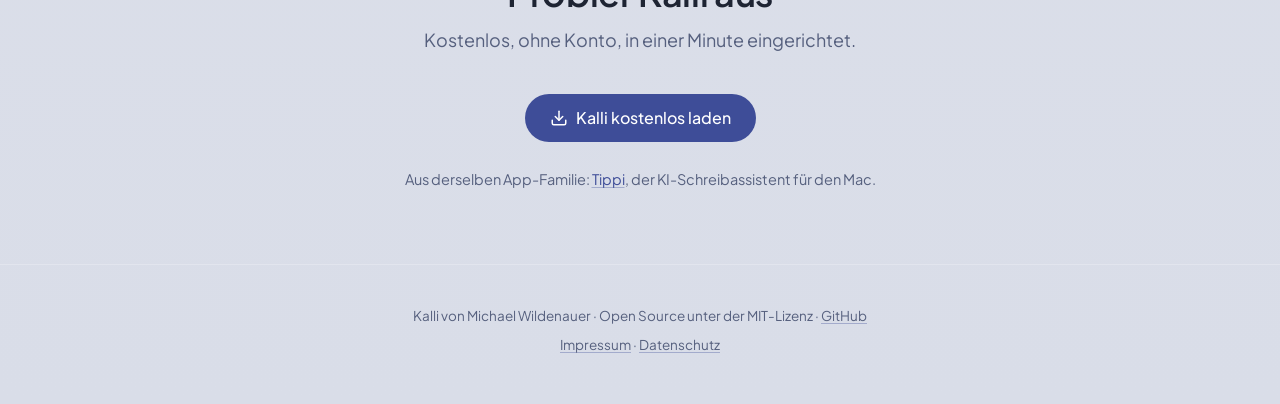
==== commit a95756a8: "0.17.0 — Nächster Termin fürs Schreibtischgerät CHANGELOG, Hilfe, Rechtliches, Datenschutz, One-Page" ====
--- a/docs/index.html
+++ b/docs/index.html
@@ -4,7 +4,7 @@
 <meta charset="UTF-8">
 <meta name="viewport" content="width=device-width, initial-scale=1.0">
 <!-- Erst erhöhen, wenn diese Seite gegen das Release gelesen wurde (Release-Profil app-release/references/kalli.md). -->
-<meta name="kalli:documented-version" content="0.16.0">
+<meta name="kalli:documented-version" content="0.17.0">
 <title>Kalli: Kalender in der Menüleiste für macOS, bewusst klein</title>
 <meta name="description" content="Kalli zeigt Datum, nächsten Termin und Erinnerungen in der Menüleiste deines Macs. Mit Vollbild-Hinweis vor dem Termin. Kostenlos, Open Source, kein Server.">
 <link rel="icon" href="favicon.png" type="image/png">
@@ -65,7 +65,7 @@
       <span>Kalli</span>
     </a>
     <div class="nav-links">
-      <a class="anchor" href="#neu">Neu in 0.16</a>
+      <a class="anchor" href="#neu">Neu in 0.17</a>
       <a class="anchor" href="#funktionen">Funktionen</a>
       <a class="anchor" href="#datenschutz">Datenschutz</a>
       <a href="https://github.com/miwixyz/Kalli"><svg class="ico" aria-hidden="true"><use href="#i-github"/></svg><span class="anchor">GitHub</span><span class="visually-hidden">Kalli auf GitHub</span></a>
@@ -127,6 +127,14 @@
 </header>
 
 <section id="neu">
+  <div class="wrap">
+    <span class="eyebrow">Neu in 0.17</span>
+    <h2>Der nächste Termin auf dem Schreibtisch</h2>
+    <p class="lead">Hast du ein kleines Gerät auf dem Schreibtisch, das den Mac nicht direkt erreicht, kann Kalli ihm den nächsten Termin über einen eigenen Briefkasten im Netz zuschicken. Kalli sendet dafür nur den Titel (höchstens 40 Zeichen) und die Uhrzeit, sonst nichts. Ab Werk ist das aus, Adresse und Schlüssel trägst du selbst ein.</p>
+  </div>
+</section>
+
+<section id="schnelleingabe">
   <div class="wrap">
     <span class="eyebrow">Neu in 0.16</span>
     <h2>Termine aus der Notch eintippen</h2>
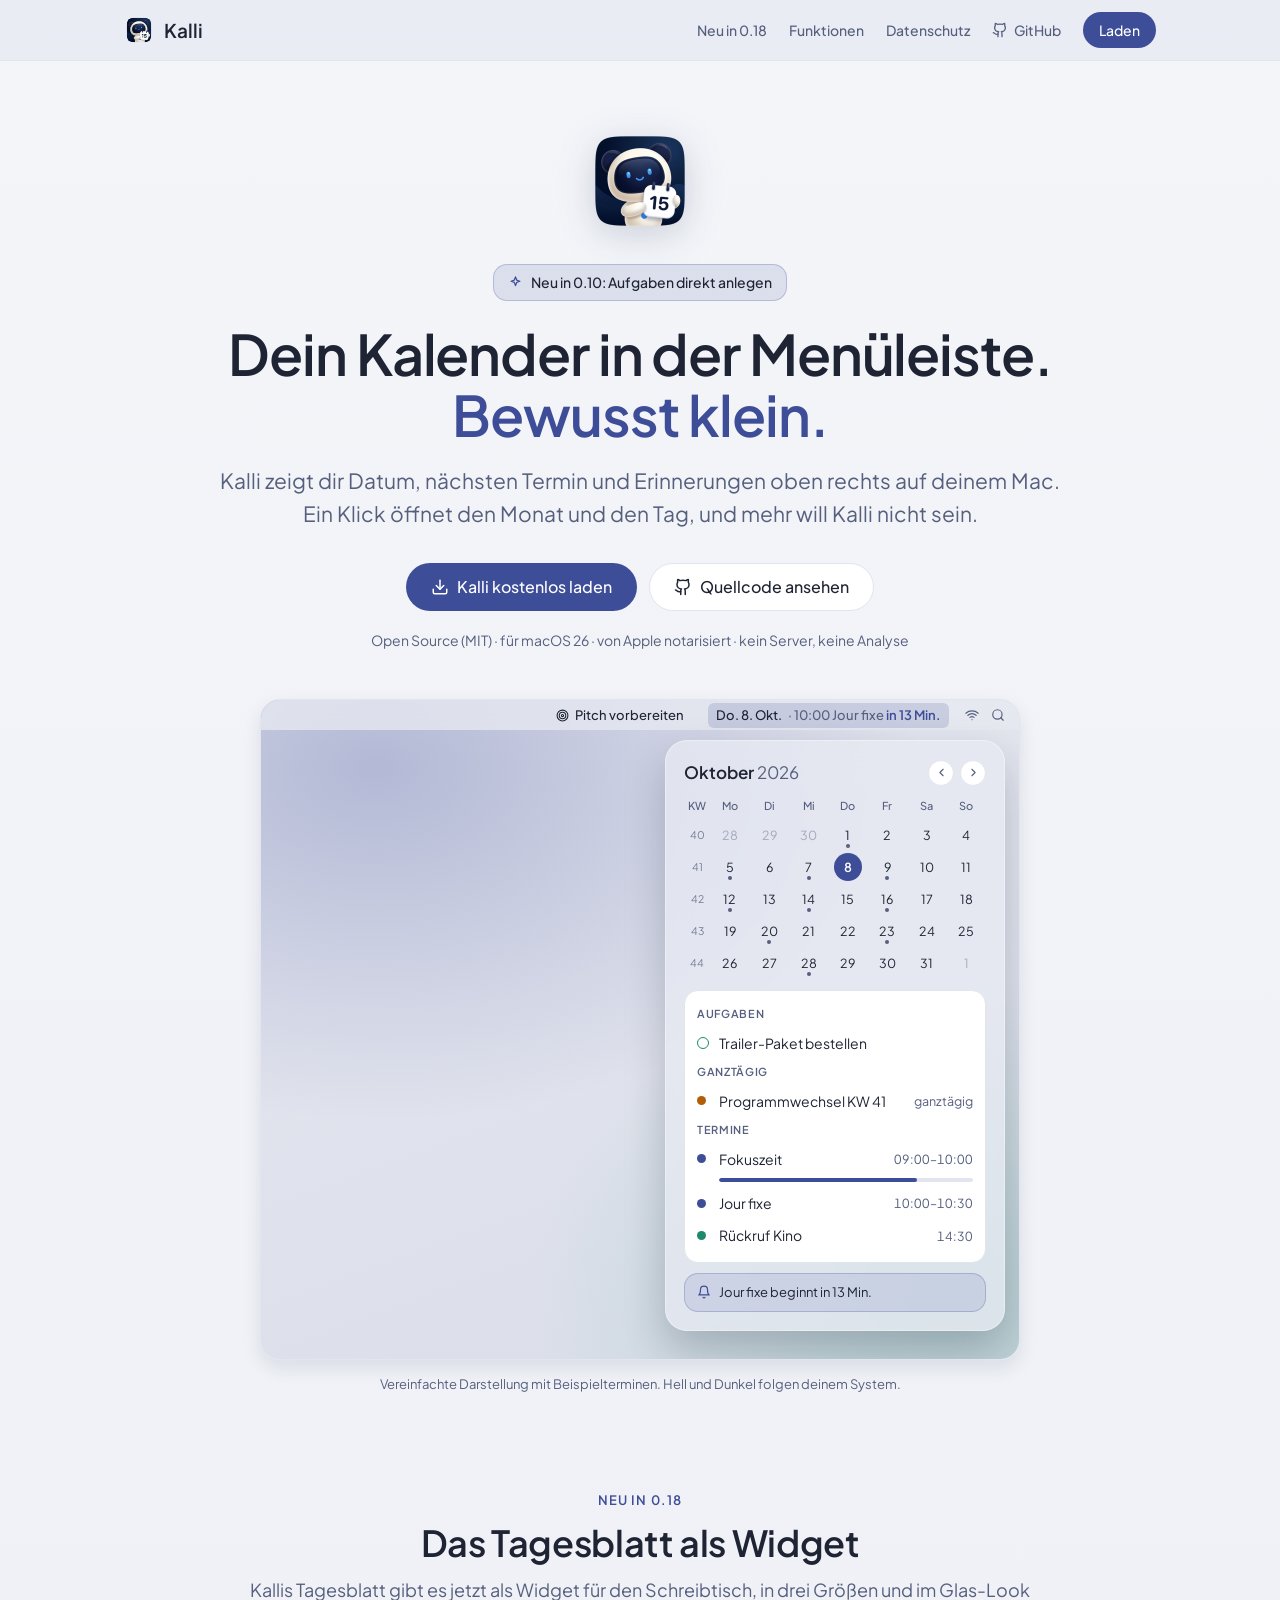
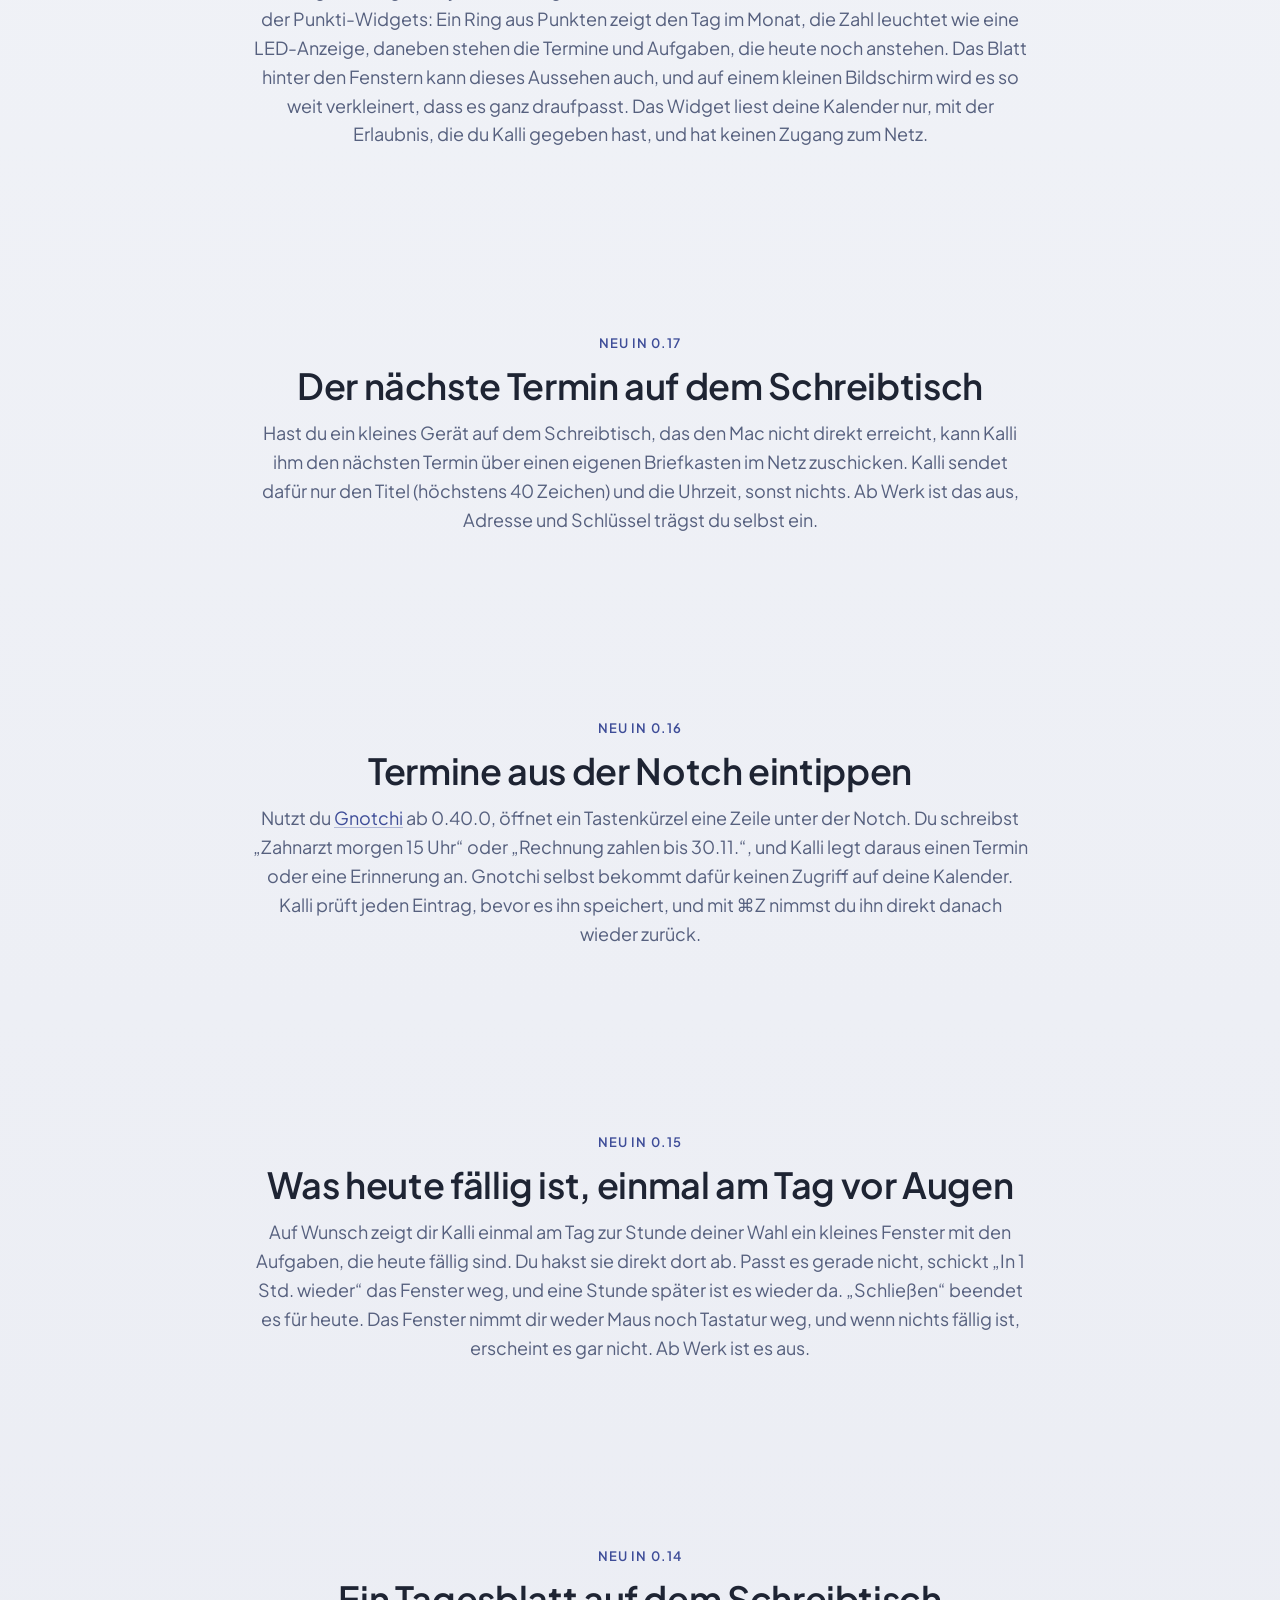
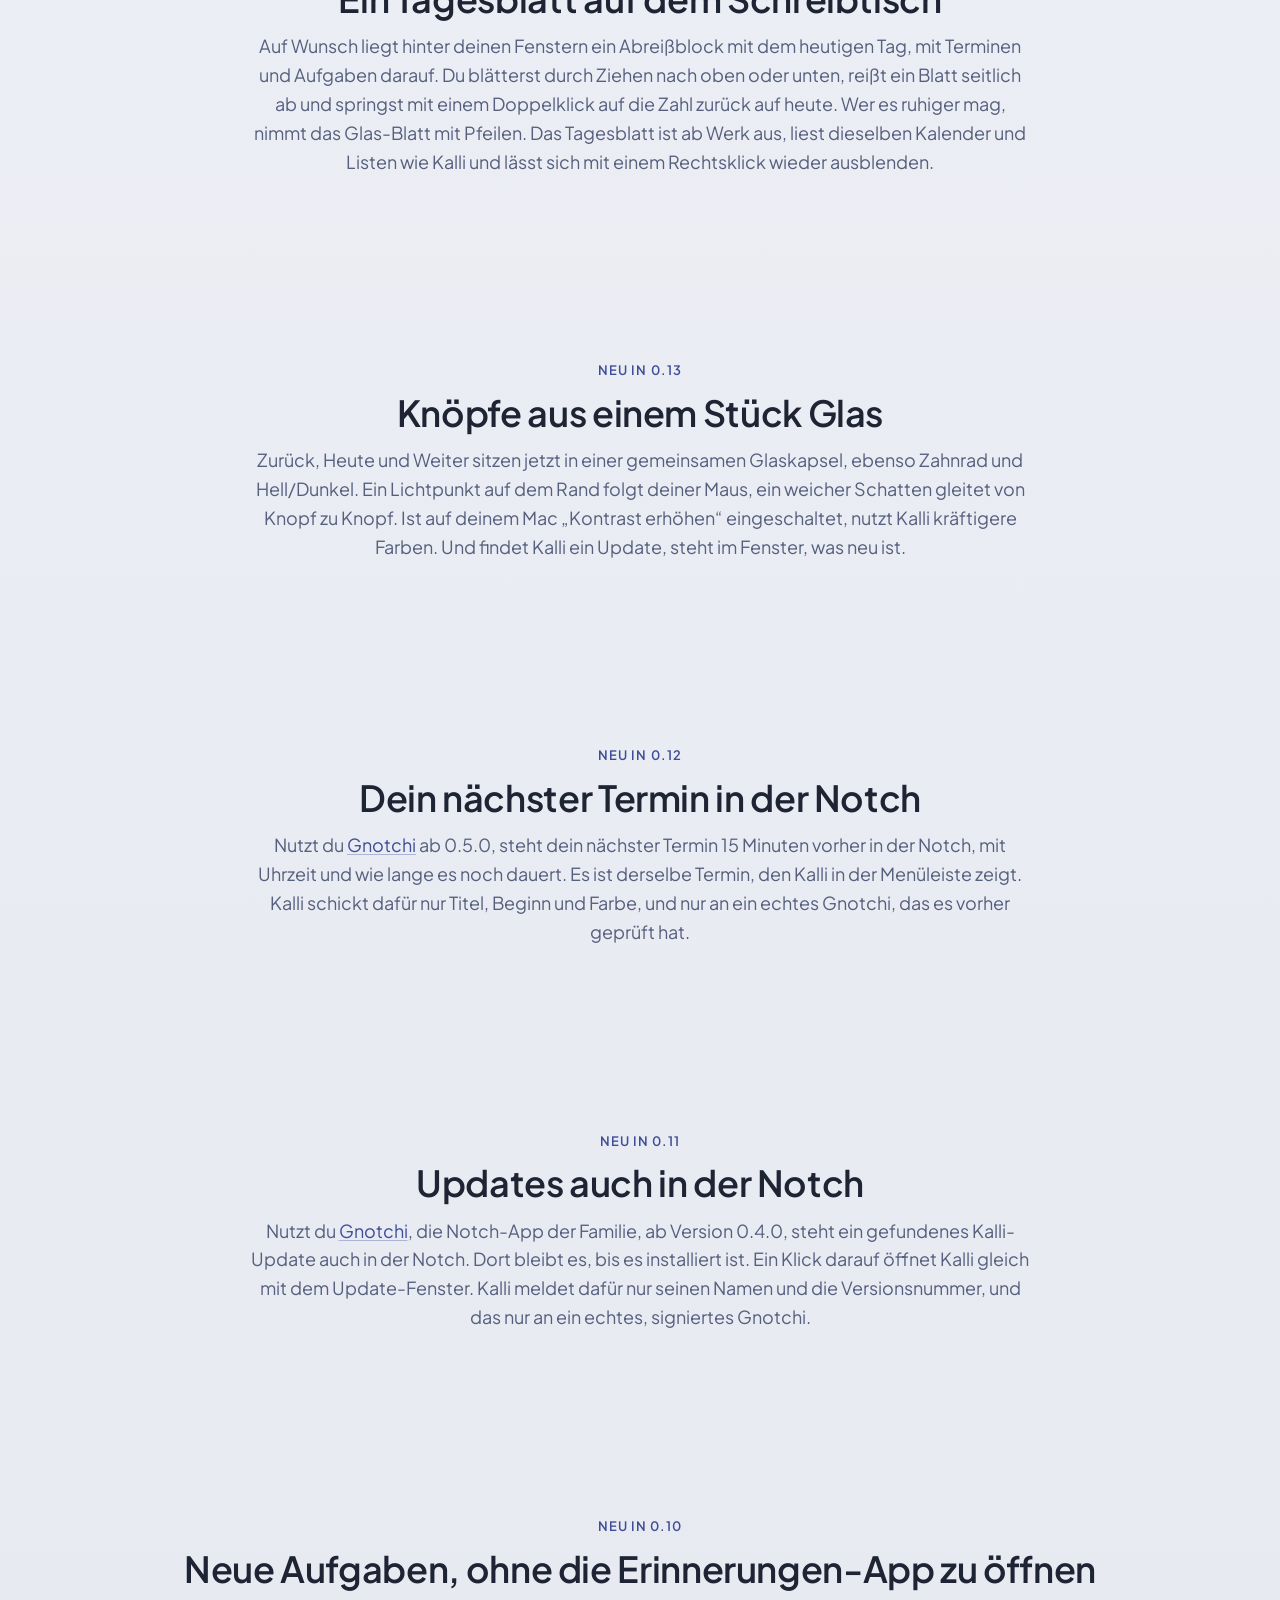
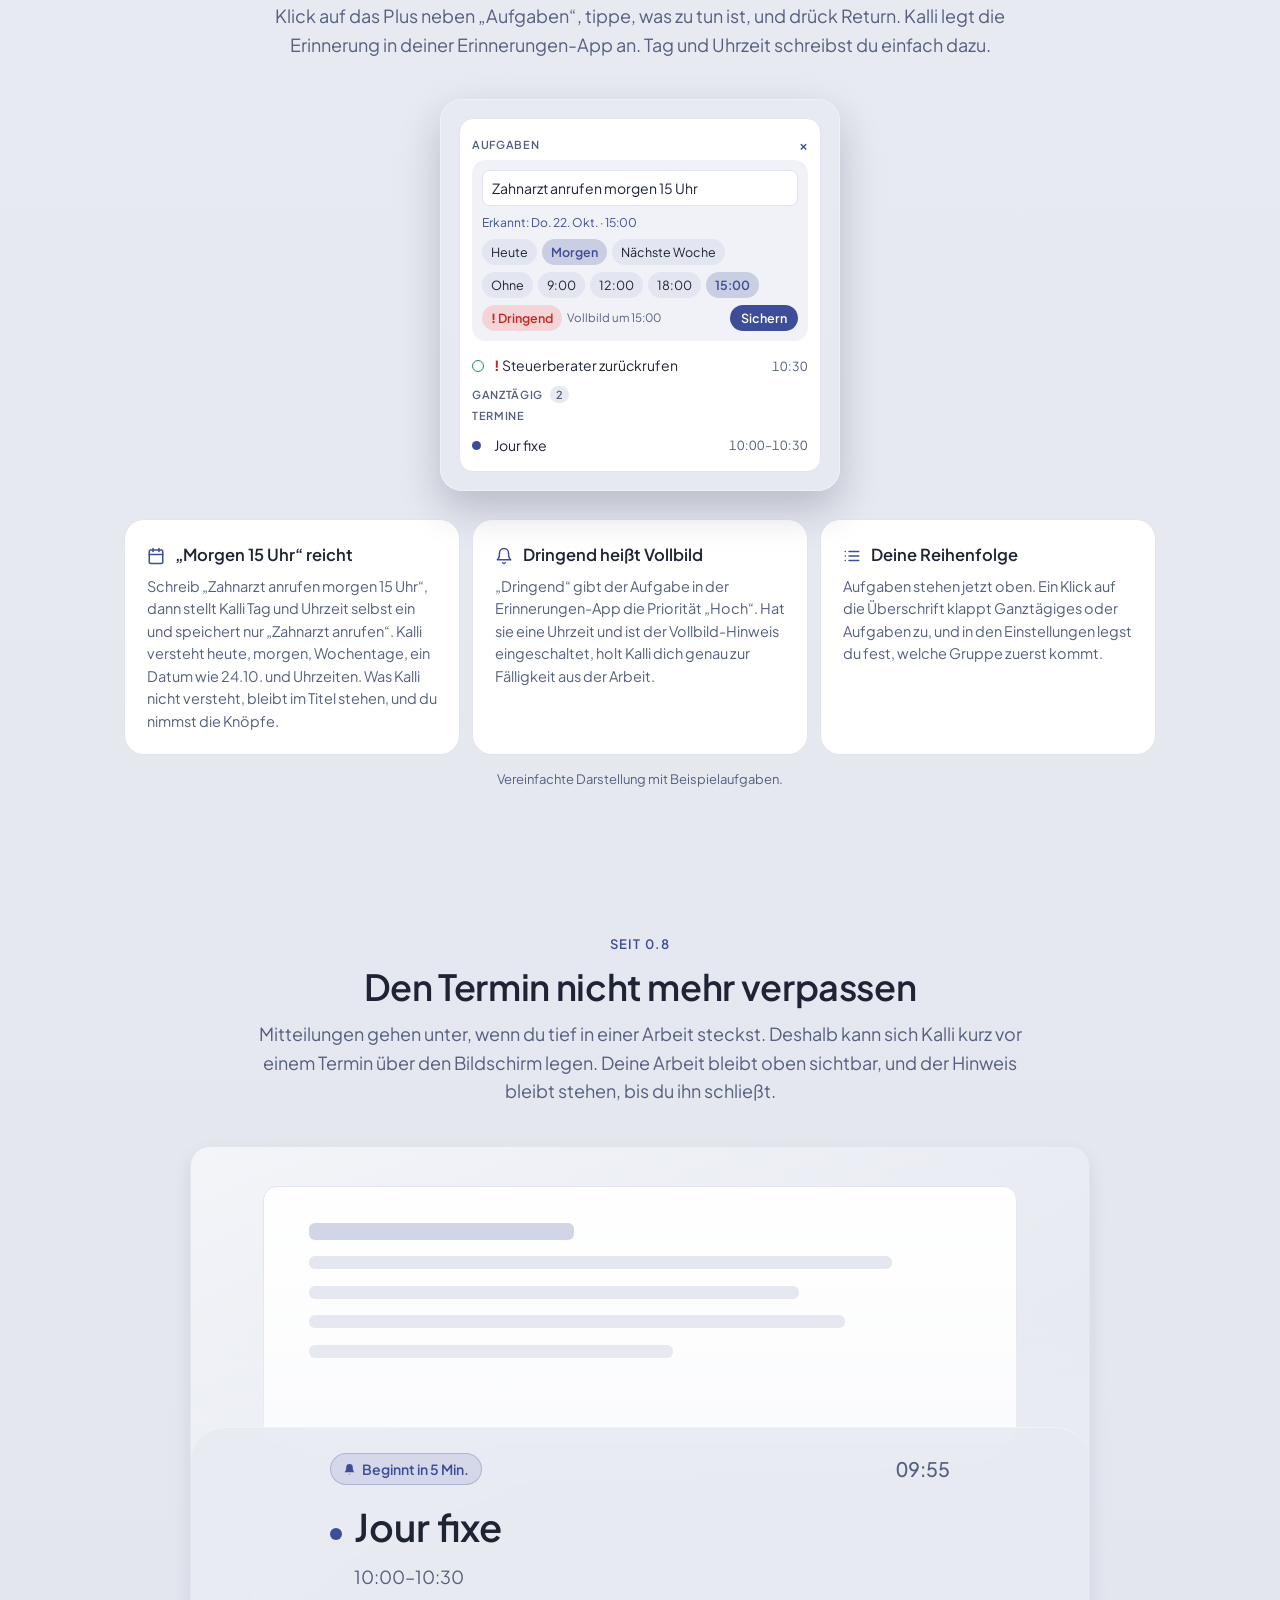
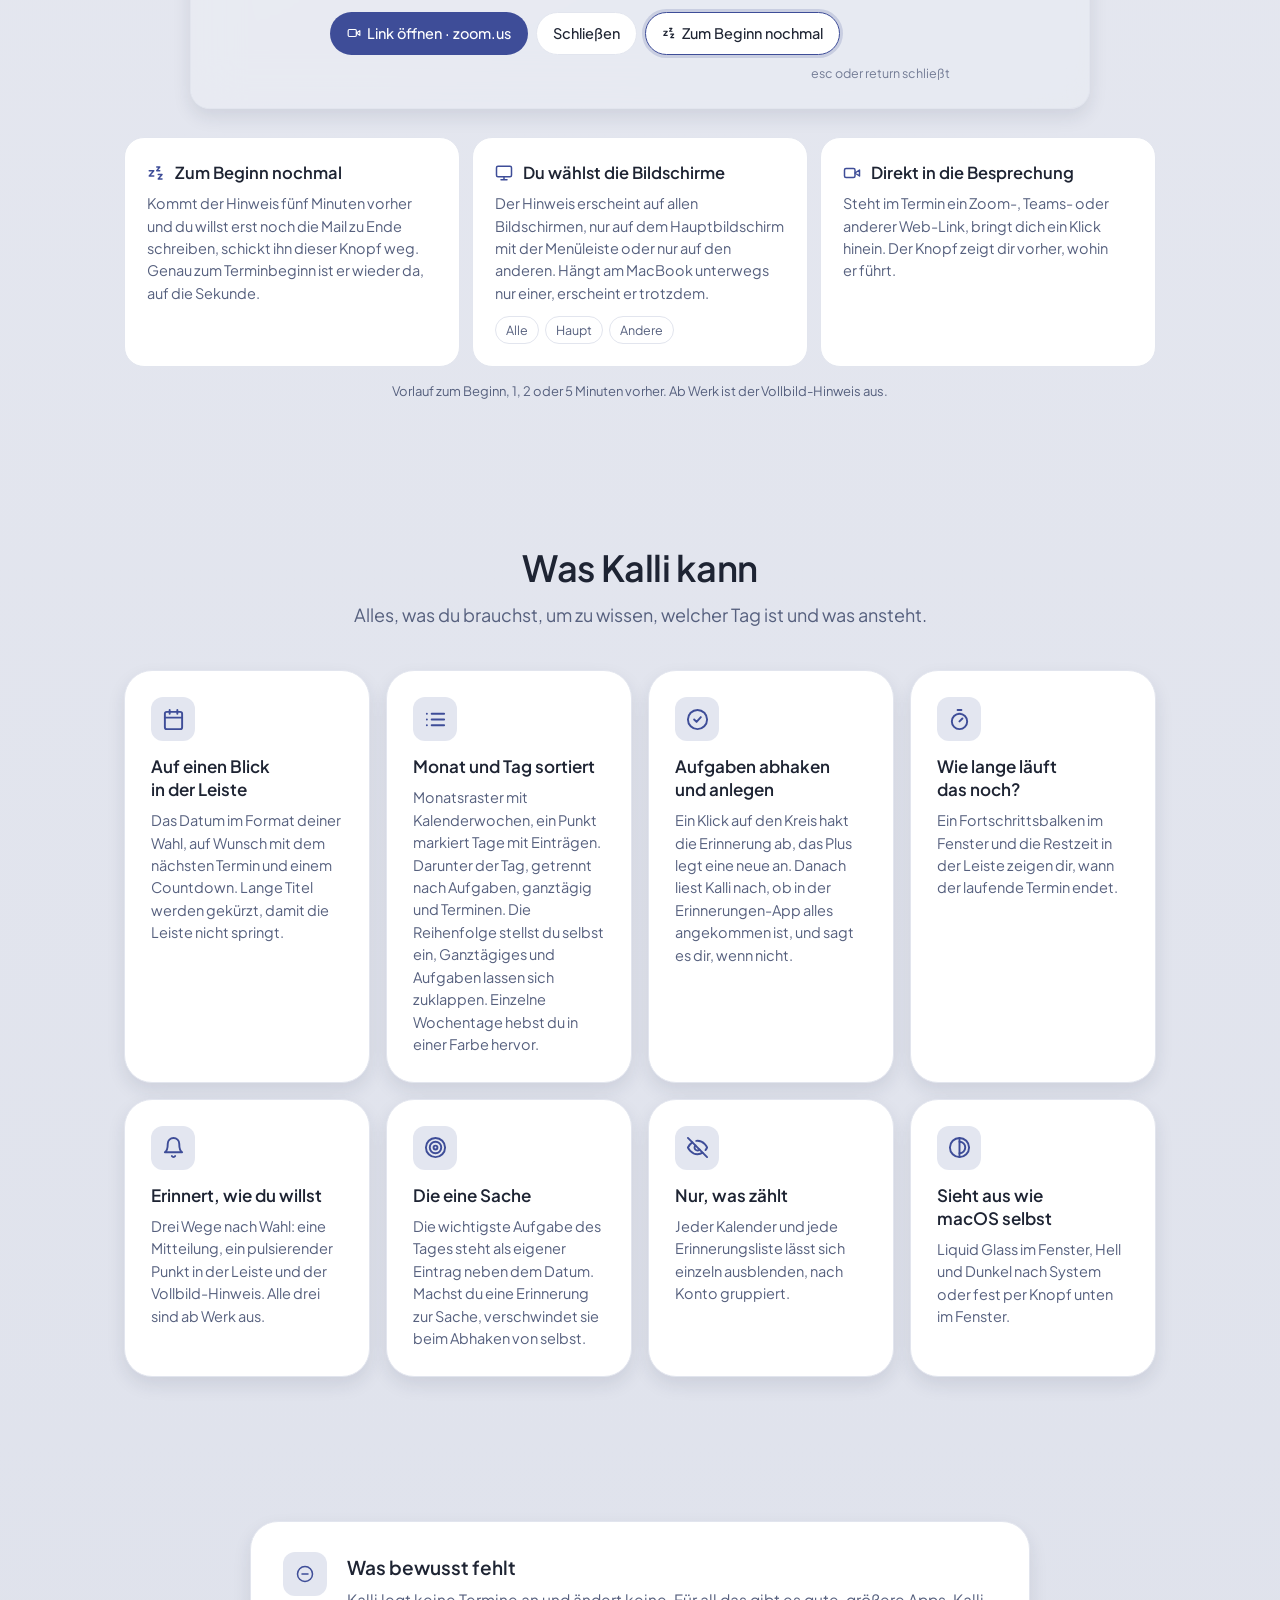
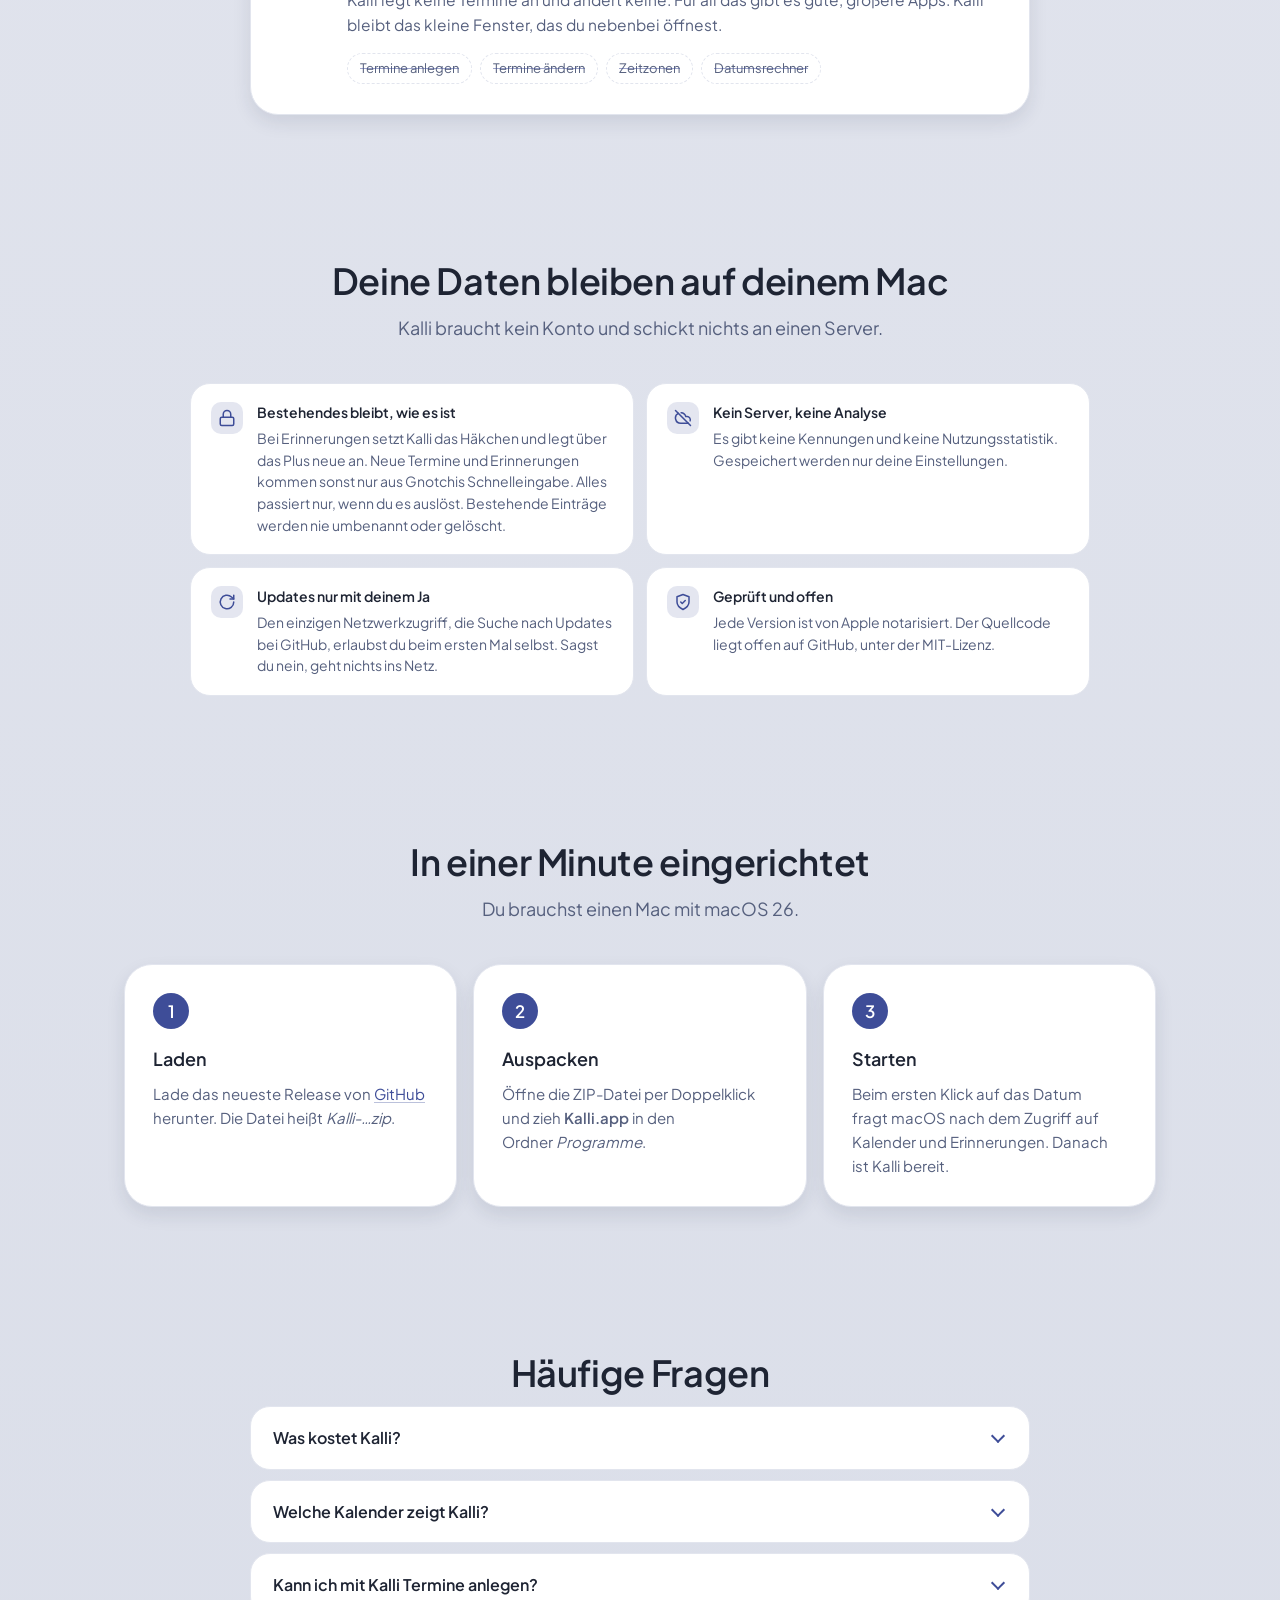
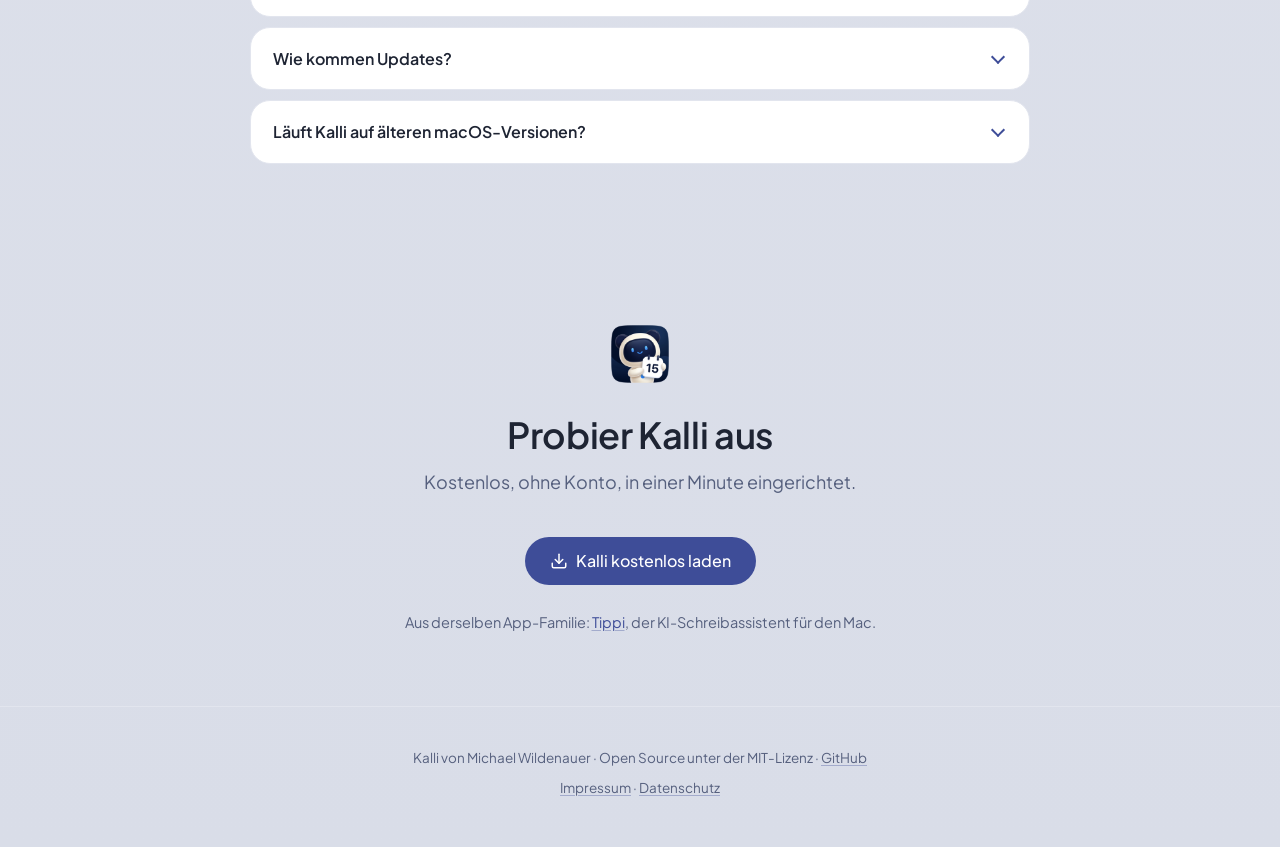
==== commit 9ba151a1: "0.18.0 — Tagesblatt als Widget, Aussehen Punkti, kleine Bildschirme Version, CHANGELOG datiert, Rech" ====
--- a/docs/index.html
+++ b/docs/index.html
@@ -4,7 +4,7 @@
 <meta charset="UTF-8">
 <meta name="viewport" content="width=device-width, initial-scale=1.0">
 <!-- Erst erhöhen, wenn diese Seite gegen das Release gelesen wurde (Release-Profil app-release/references/kalli.md). -->
-<meta name="kalli:documented-version" content="0.17.0">
+<meta name="kalli:documented-version" content="0.18.0">
 <title>Kalli: Kalender in der Menüleiste für macOS, bewusst klein</title>
 <meta name="description" content="Kalli zeigt Datum, nächsten Termin und Erinnerungen in der Menüleiste deines Macs. Mit Vollbild-Hinweis vor dem Termin. Kostenlos, Open Source, kein Server.">
 <link rel="icon" href="favicon.png" type="image/png">
@@ -65,7 +65,7 @@
       <span>Kalli</span>
     </a>
     <div class="nav-links">
-      <a class="anchor" href="#neu">Neu in 0.17</a>
+      <a class="anchor" href="#neu">Neu in 0.18</a>
       <a class="anchor" href="#funktionen">Funktionen</a>
       <a class="anchor" href="#datenschutz">Datenschutz</a>
       <a href="https://github.com/miwixyz/Kalli"><svg class="ico" aria-hidden="true"><use href="#i-github"/></svg><span class="anchor">GitHub</span><span class="visually-hidden">Kalli auf GitHub</span></a>
@@ -128,6 +128,14 @@
 
 <section id="neu">
   <div class="wrap">
+    <span class="eyebrow">Neu in 0.18</span>
+    <h2>Das Tagesblatt als Widget</h2>
+    <p class="lead">Kallis Tagesblatt gibt es jetzt als Widget für den Schreibtisch, in drei Größen und im Glas-Look der Punkti-Widgets: Ein Ring aus Punkten zeigt den Tag im Monat, die Zahl leuchtet wie eine LED-Anzeige, daneben stehen die Termine und Aufgaben, die heute noch anstehen. Das Blatt hinter den Fenstern kann dieses Aussehen auch, und auf einem kleinen Bildschirm wird es so weit verkleinert, dass es ganz draufpasst. Das Widget liest deine Kalender nur, mit der Erlaubnis, die du Kalli gegeben hast, und hat keinen Zugang zum Netz.</p>
+  </div>
+</section>
+
+<section id="schreibtischgeraet">
+  <div class="wrap">
     <span class="eyebrow">Neu in 0.17</span>
     <h2>Der nächste Termin auf dem Schreibtisch</h2>
     <p class="lead">Hast du ein kleines Gerät auf dem Schreibtisch, das den Mac nicht direkt erreicht, kann Kalli ihm den nächsten Termin über einen eigenen Briefkasten im Netz zuschicken. Kalli sendet dafür nur den Titel (höchstens 40 Zeichen) und die Uhrzeit, sonst nichts. Ab Werk ist das aus, Adresse und Schlüssel trägst du selbst ein.</p>
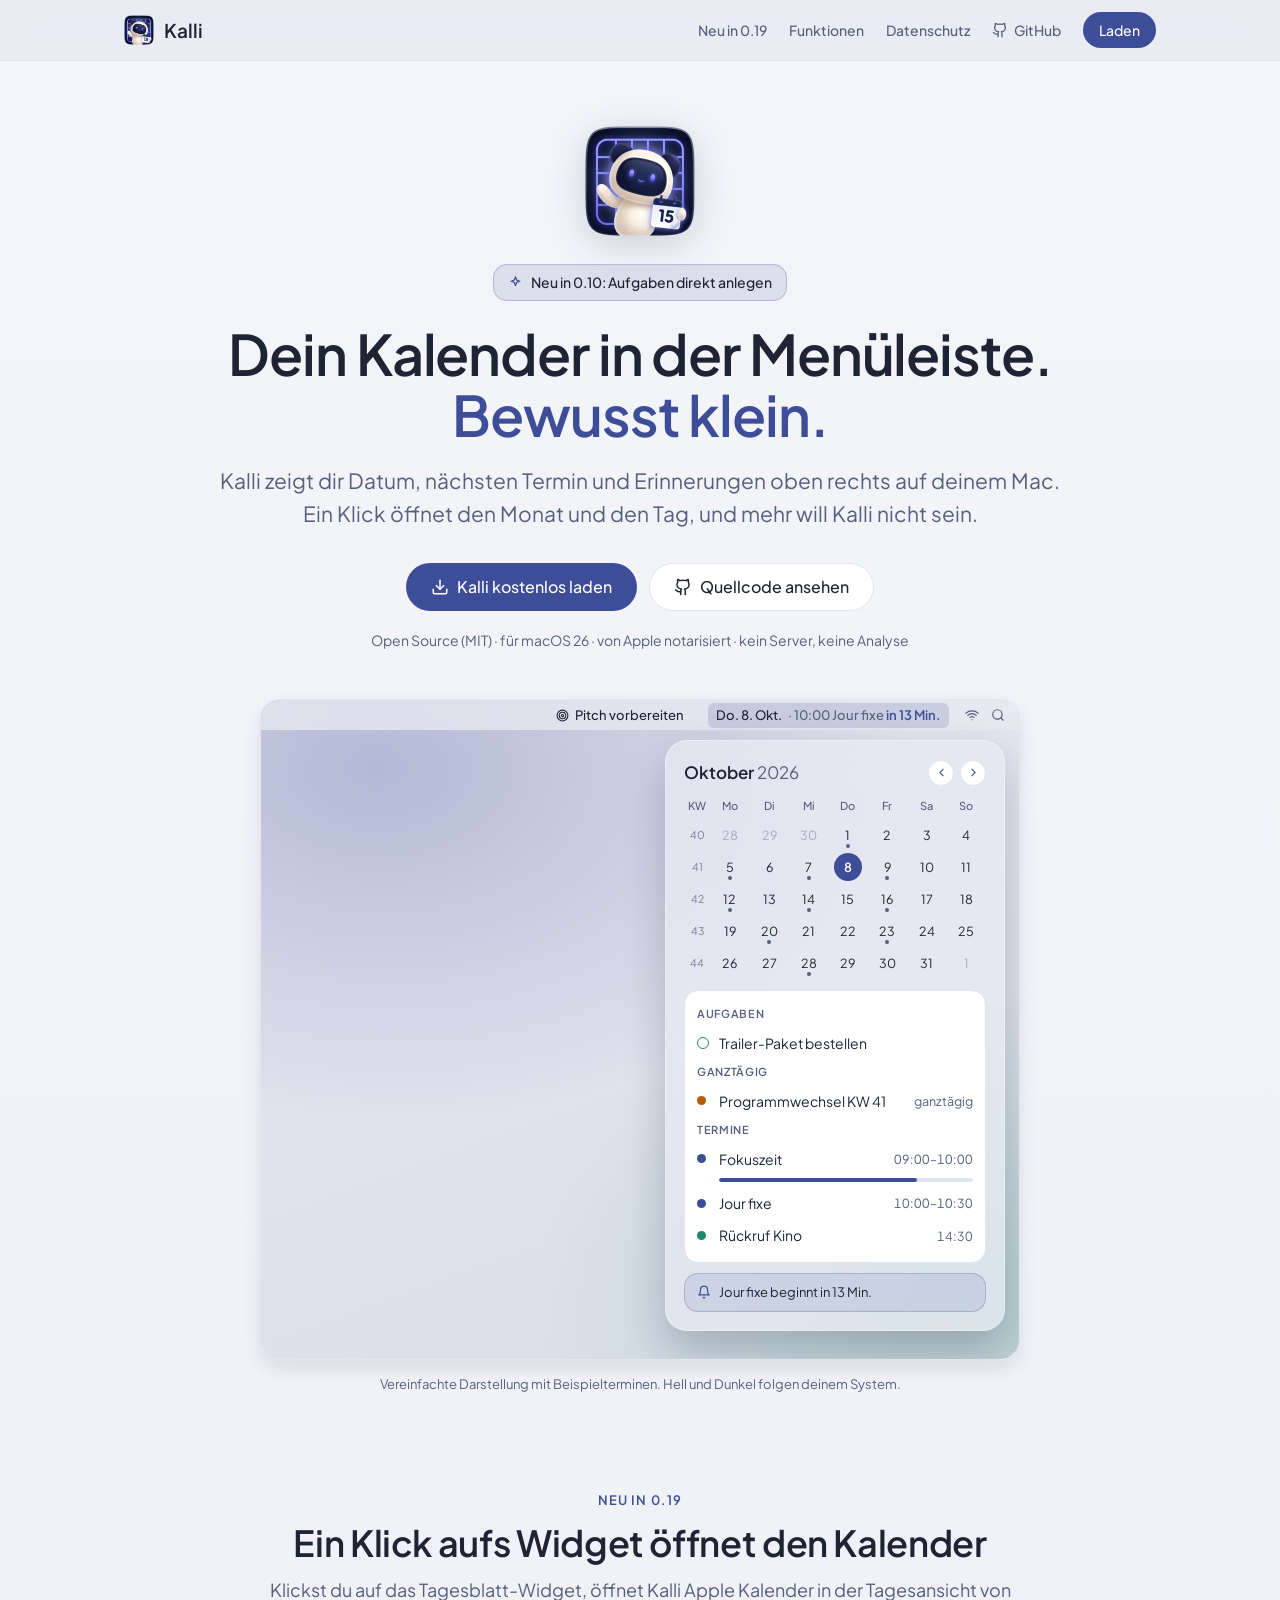
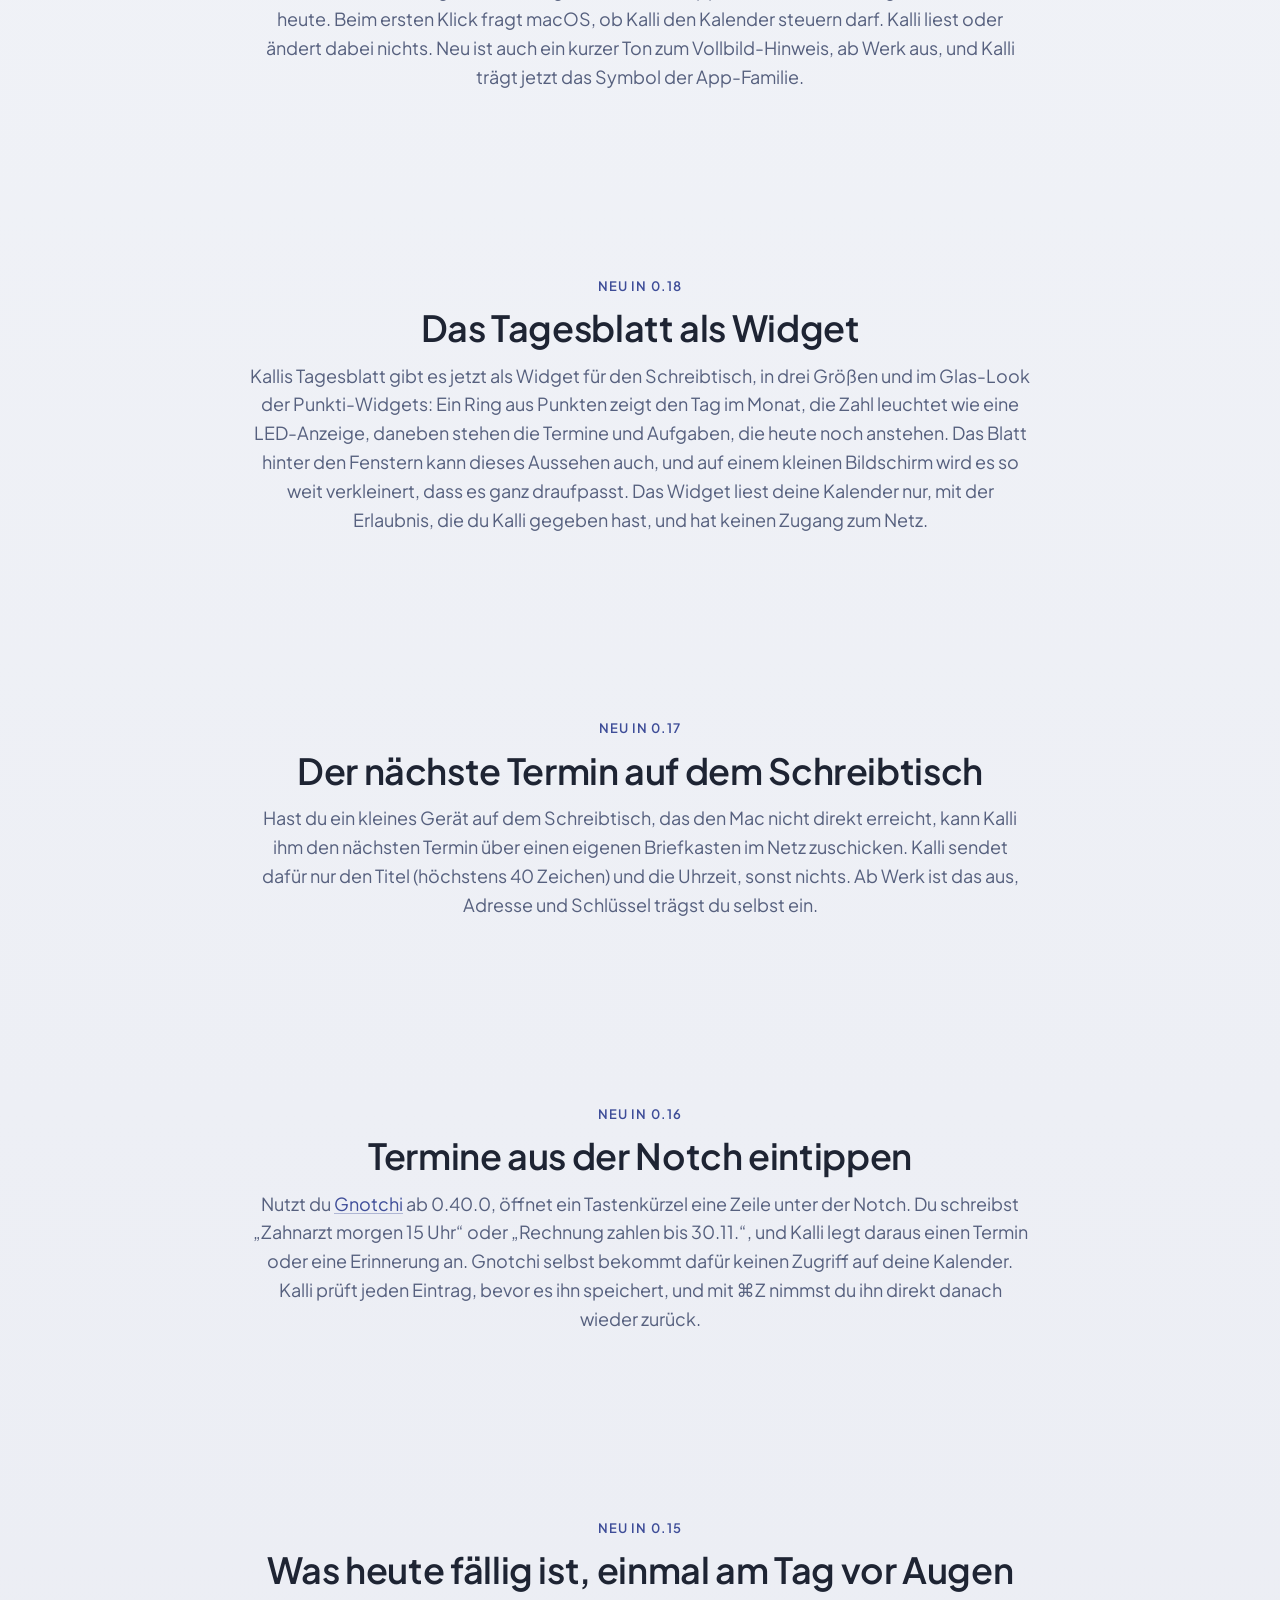
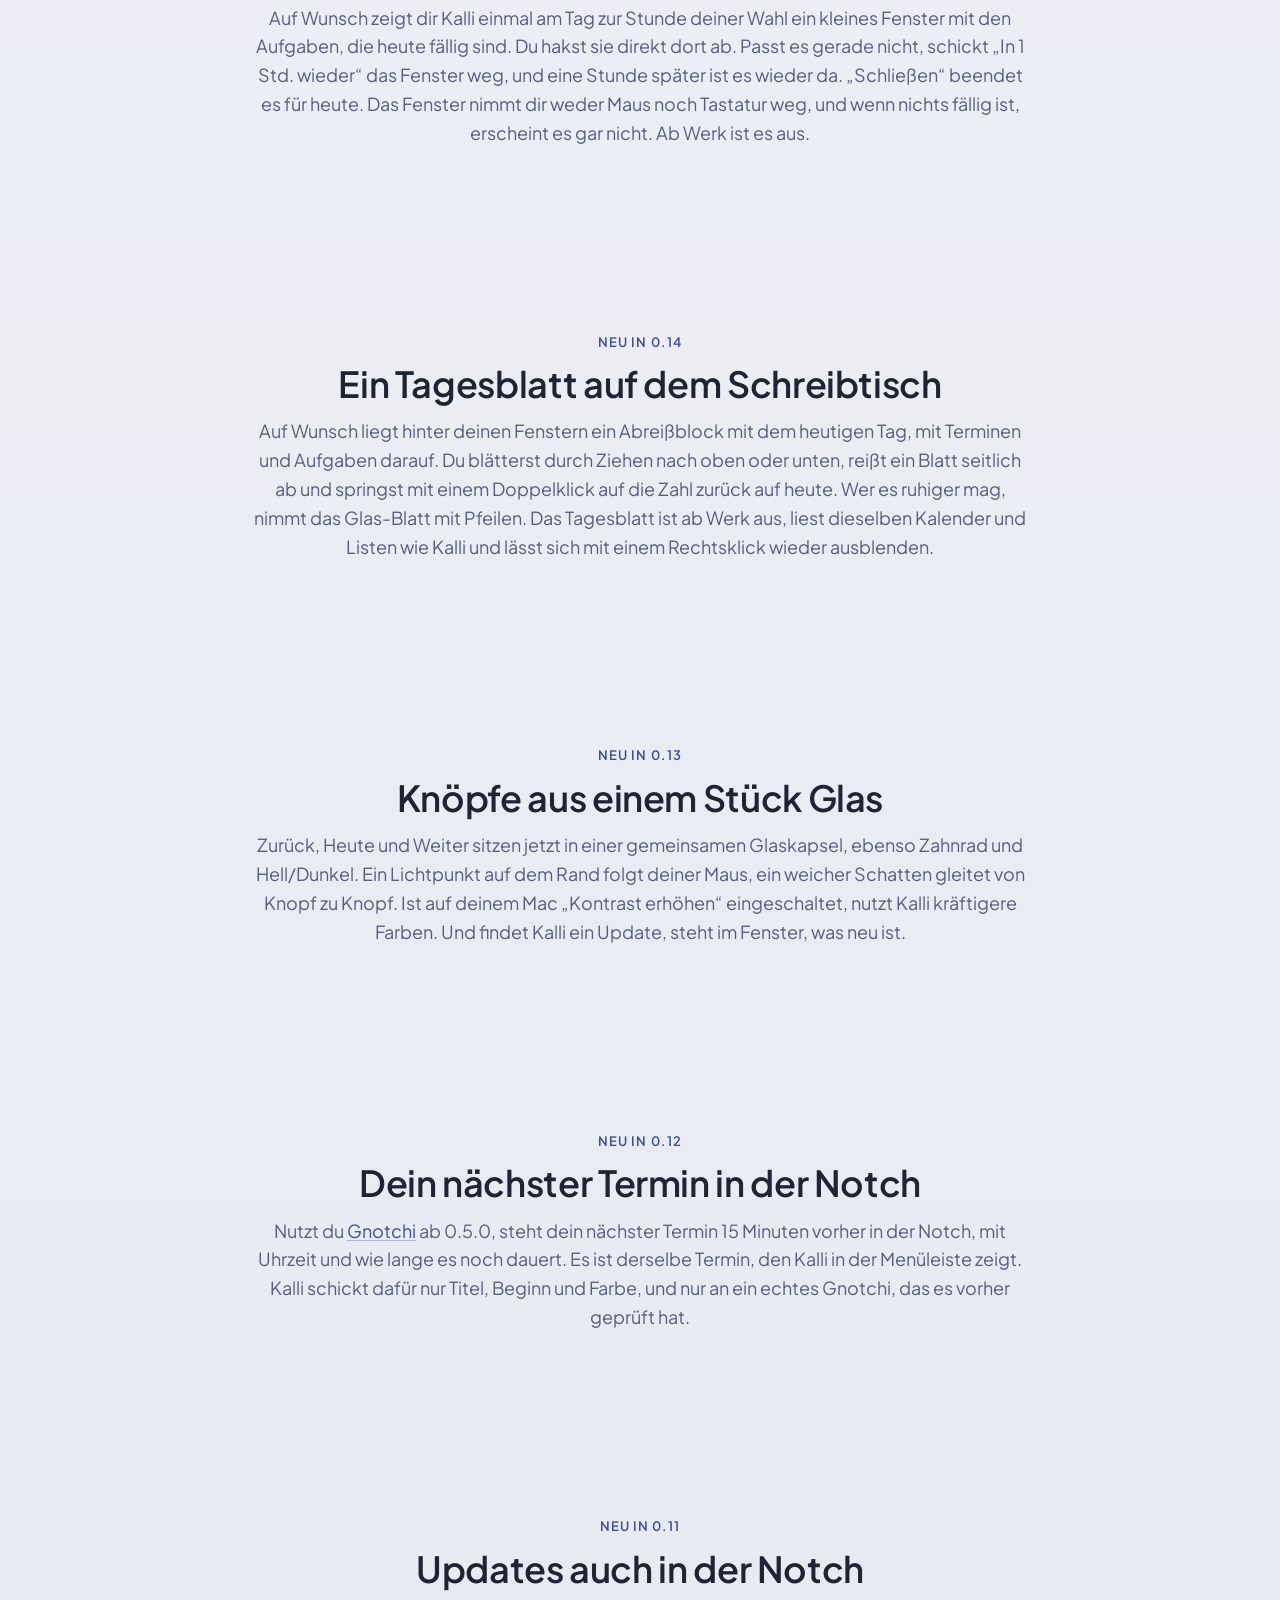
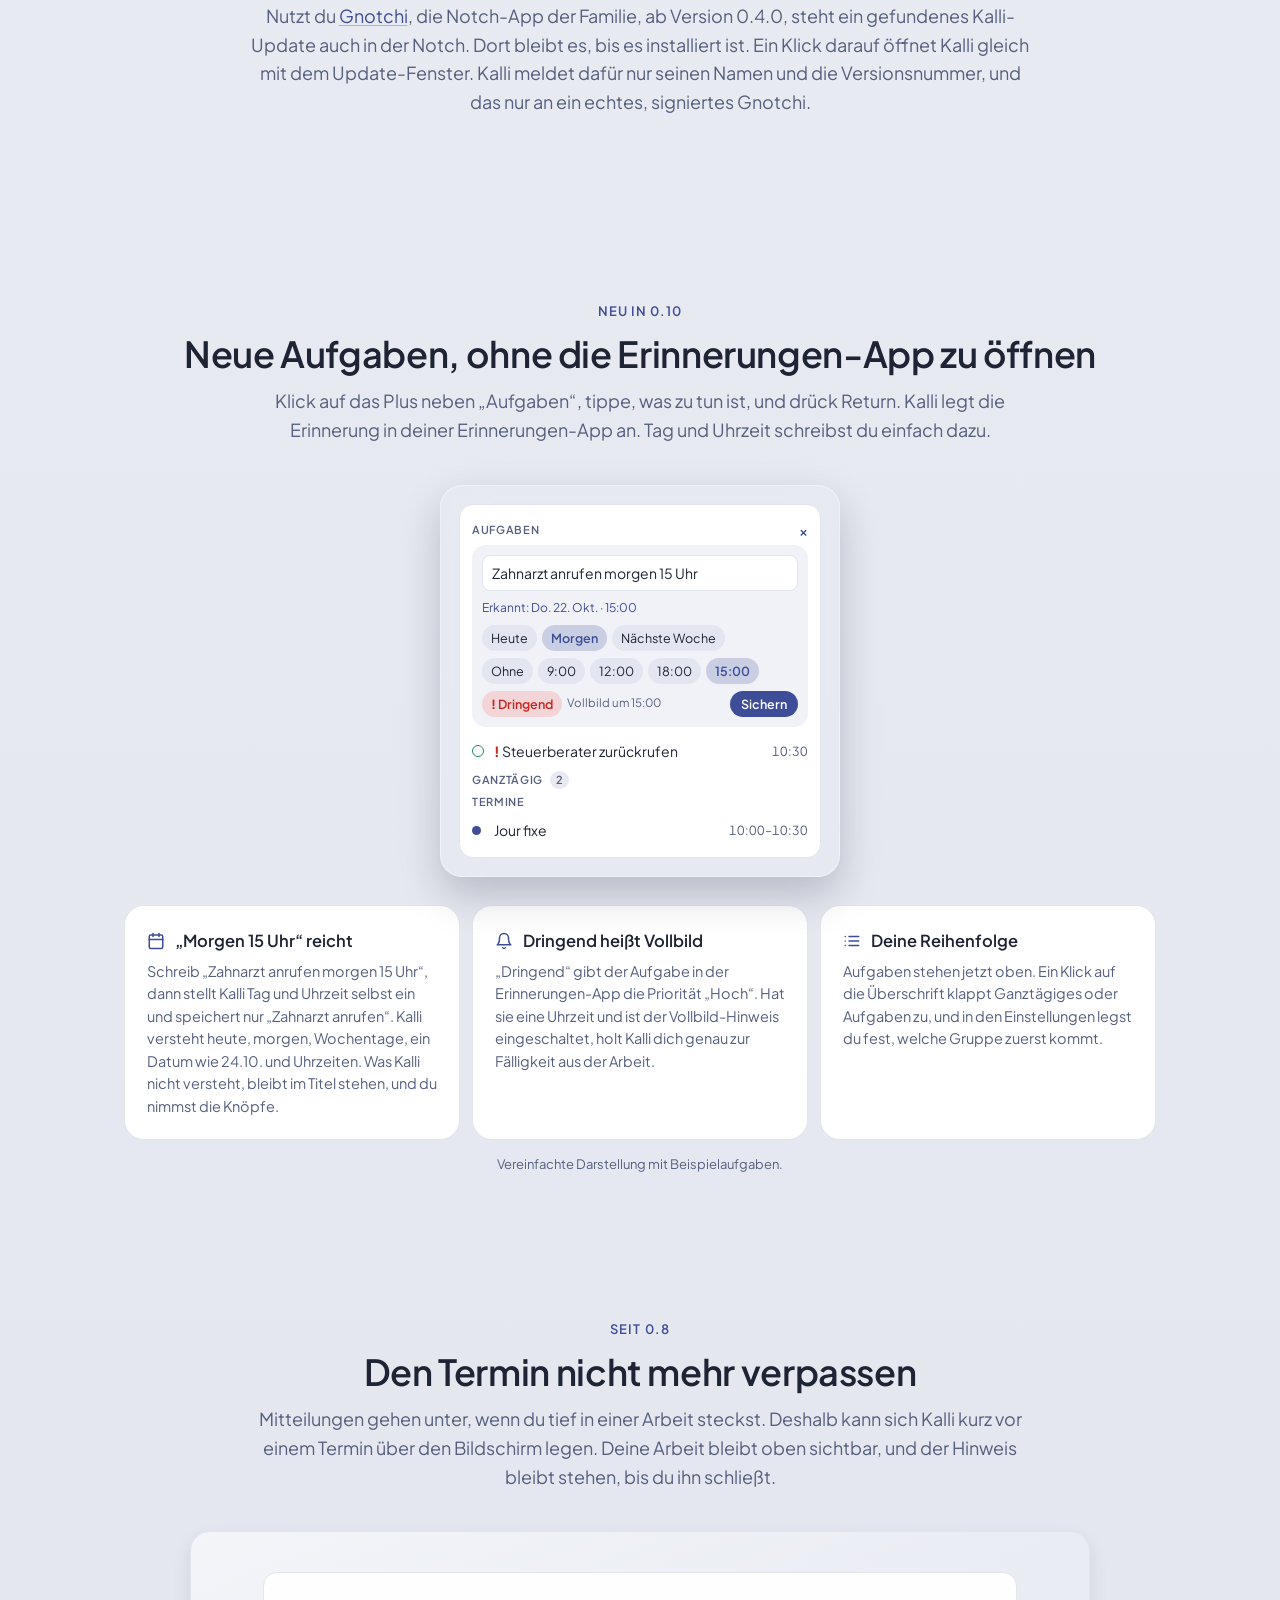
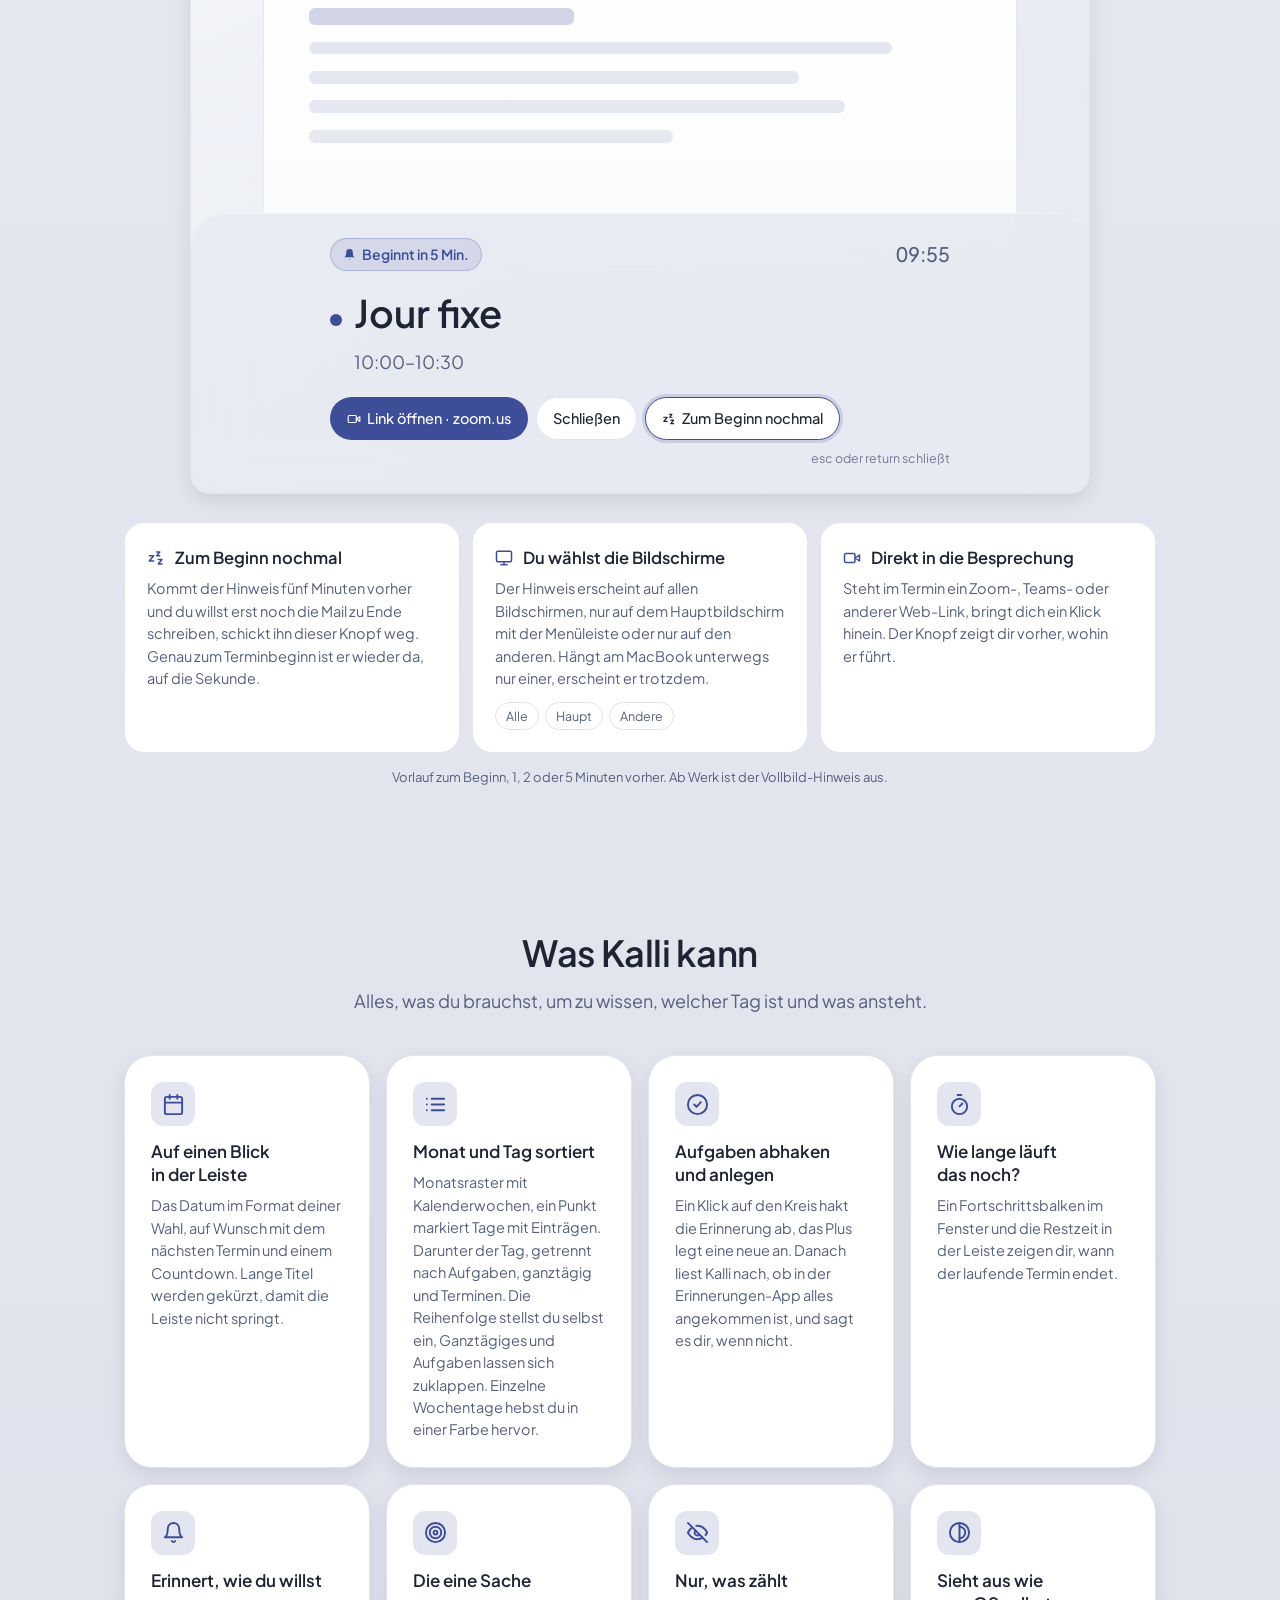
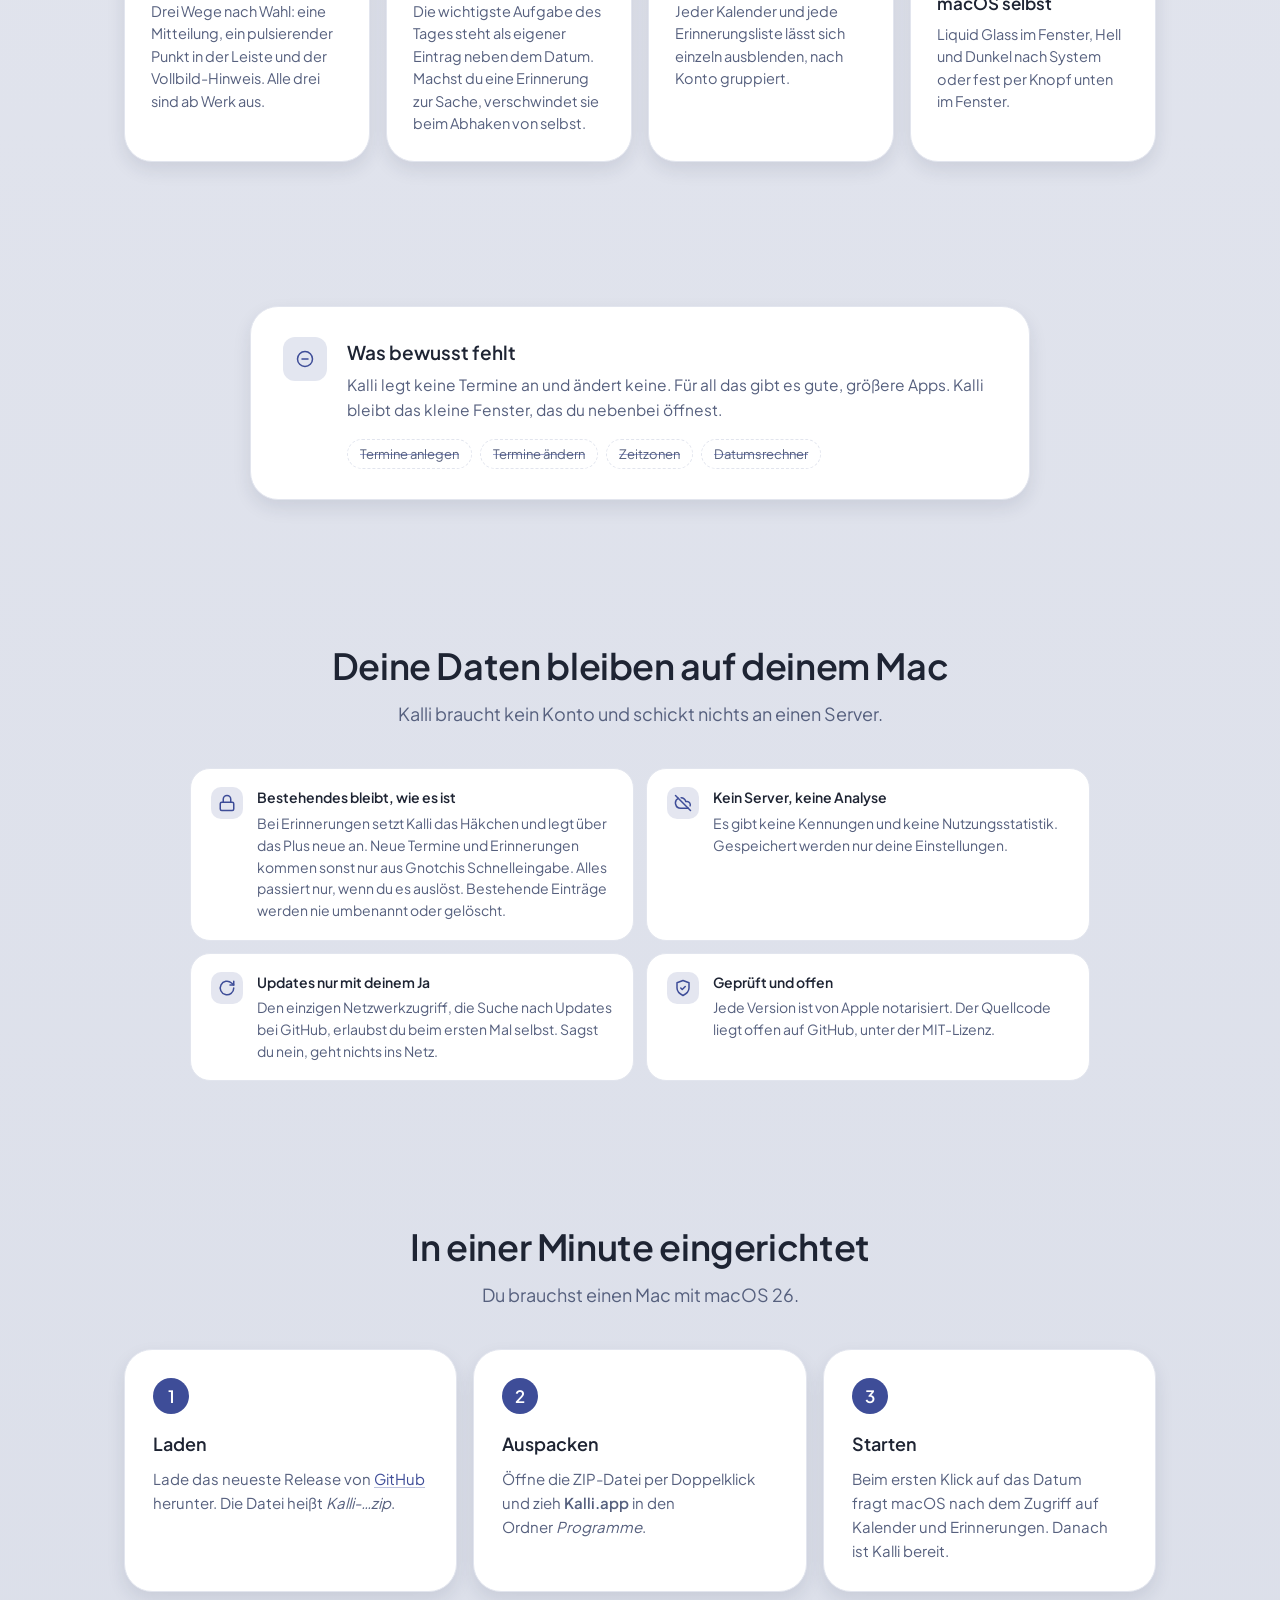
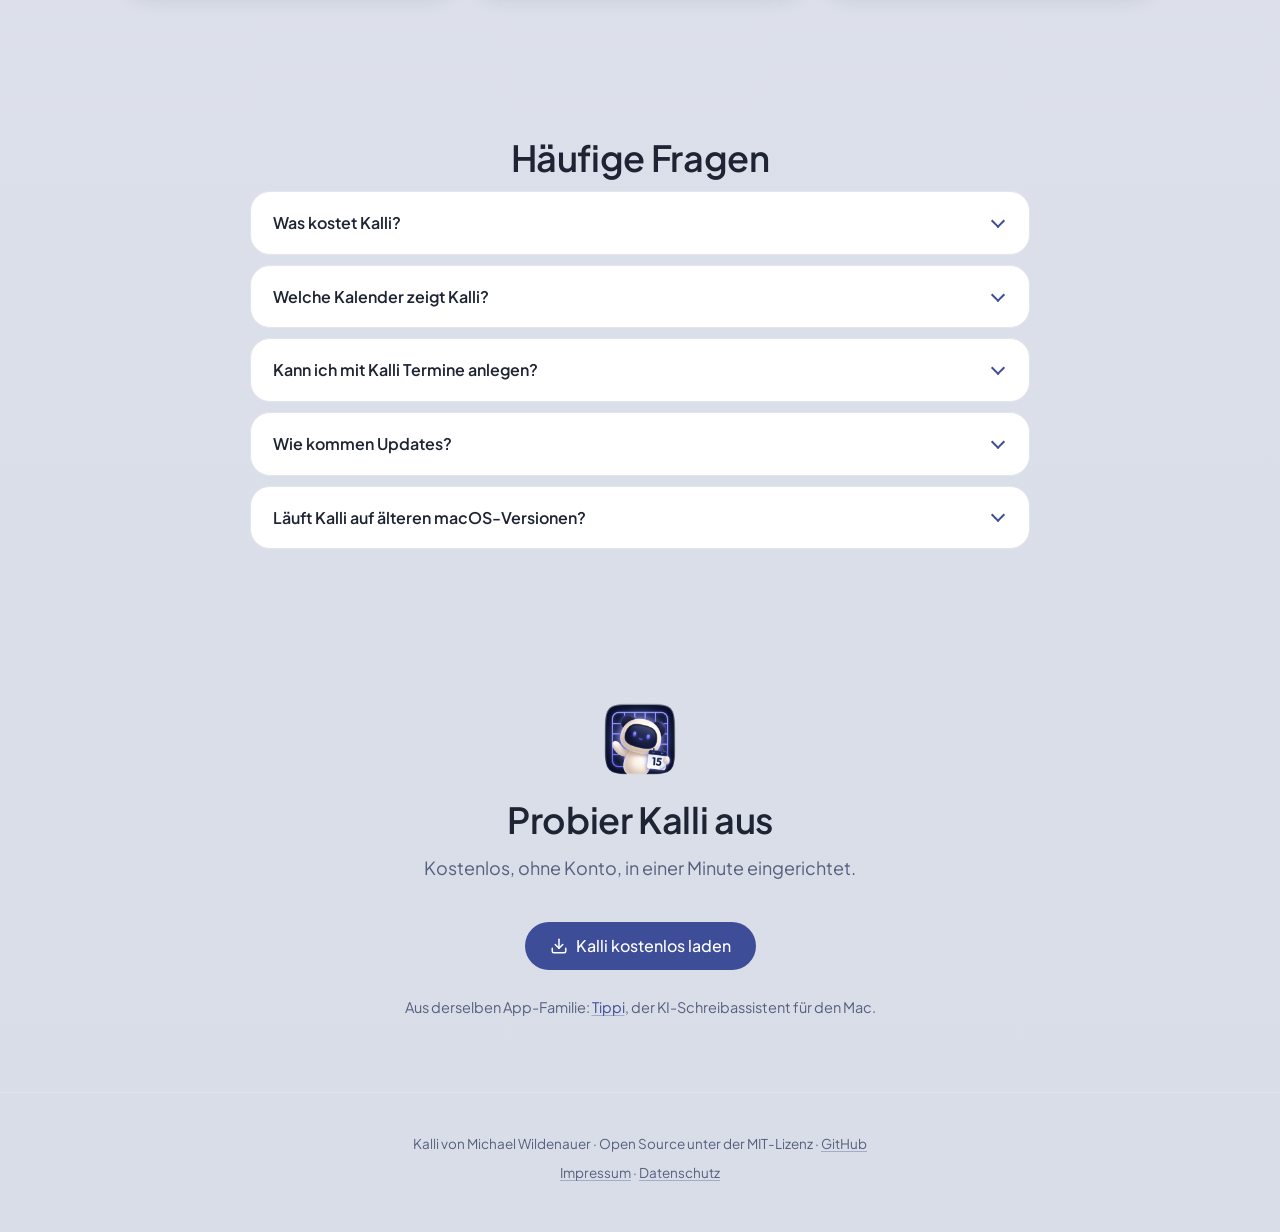
==== commit ff23b677: "0.19.0 — Widget-Klick öffnet Apple Kalender am heutigen Tag - URL-Schema kalli:, angenommen wird nur" ====
--- a/docs/index.html
+++ b/docs/index.html
@@ -4,7 +4,7 @@
 <meta charset="UTF-8">
 <meta name="viewport" content="width=device-width, initial-scale=1.0">
 <!-- Erst erhöhen, wenn diese Seite gegen das Release gelesen wurde (Release-Profil app-release/references/kalli.md). -->
-<meta name="kalli:documented-version" content="0.18.0">
+<meta name="kalli:documented-version" content="0.19.0">
 <title>Kalli: Kalender in der Menüleiste für macOS, bewusst klein</title>
 <meta name="description" content="Kalli zeigt Datum, nächsten Termin und Erinnerungen in der Menüleiste deines Macs. Mit Vollbild-Hinweis vor dem Termin. Kostenlos, Open Source, kein Server.">
 <link rel="icon" href="favicon.png" type="image/png">
@@ -65,7 +65,7 @@
       <span>Kalli</span>
     </a>
     <div class="nav-links">
-      <a class="anchor" href="#neu">Neu in 0.18</a>
+      <a class="anchor" href="#neu">Neu in 0.19</a>
       <a class="anchor" href="#funktionen">Funktionen</a>
       <a class="anchor" href="#datenschutz">Datenschutz</a>
       <a href="https://github.com/miwixyz/Kalli"><svg class="ico" aria-hidden="true"><use href="#i-github"/></svg><span class="anchor">GitHub</span><span class="visually-hidden">Kalli auf GitHub</span></a>
@@ -128,6 +128,14 @@
 
 <section id="neu">
   <div class="wrap">
+    <span class="eyebrow">Neu in 0.19</span>
+    <h2>Ein Klick aufs Widget öffnet den Kalender</h2>
+    <p class="lead">Klickst du auf das Tagesblatt-Widget, öffnet Kalli Apple Kalender in der Tagesansicht von heute. Beim ersten Klick fragt macOS, ob Kalli den Kalender steuern darf. Kalli liest oder ändert dabei nichts. Neu ist auch ein kurzer Ton zum Vollbild-Hinweis, ab Werk aus, und Kalli trägt jetzt das Symbol der App-Familie.</p>
+  </div>
+</section>
+
+<section id="widget">
+  <div class="wrap">
     <span class="eyebrow">Neu in 0.18</span>
     <h2>Das Tagesblatt als Widget</h2>
     <p class="lead">Kallis Tagesblatt gibt es jetzt als Widget für den Schreibtisch, in drei Größen und im Glas-Look der Punkti-Widgets: Ein Ring aus Punkten zeigt den Tag im Monat, die Zahl leuchtet wie eine LED-Anzeige, daneben stehen die Termine und Aufgaben, die heute noch anstehen. Das Blatt hinter den Fenstern kann dieses Aussehen auch, und auf einem kleinen Bildschirm wird es so weit verkleinert, dass es ganz draufpasst. Das Widget liest deine Kalender nur, mit der Erlaubnis, die du Kalli gegeben hast, und hat keinen Zugang zum Netz.</p>
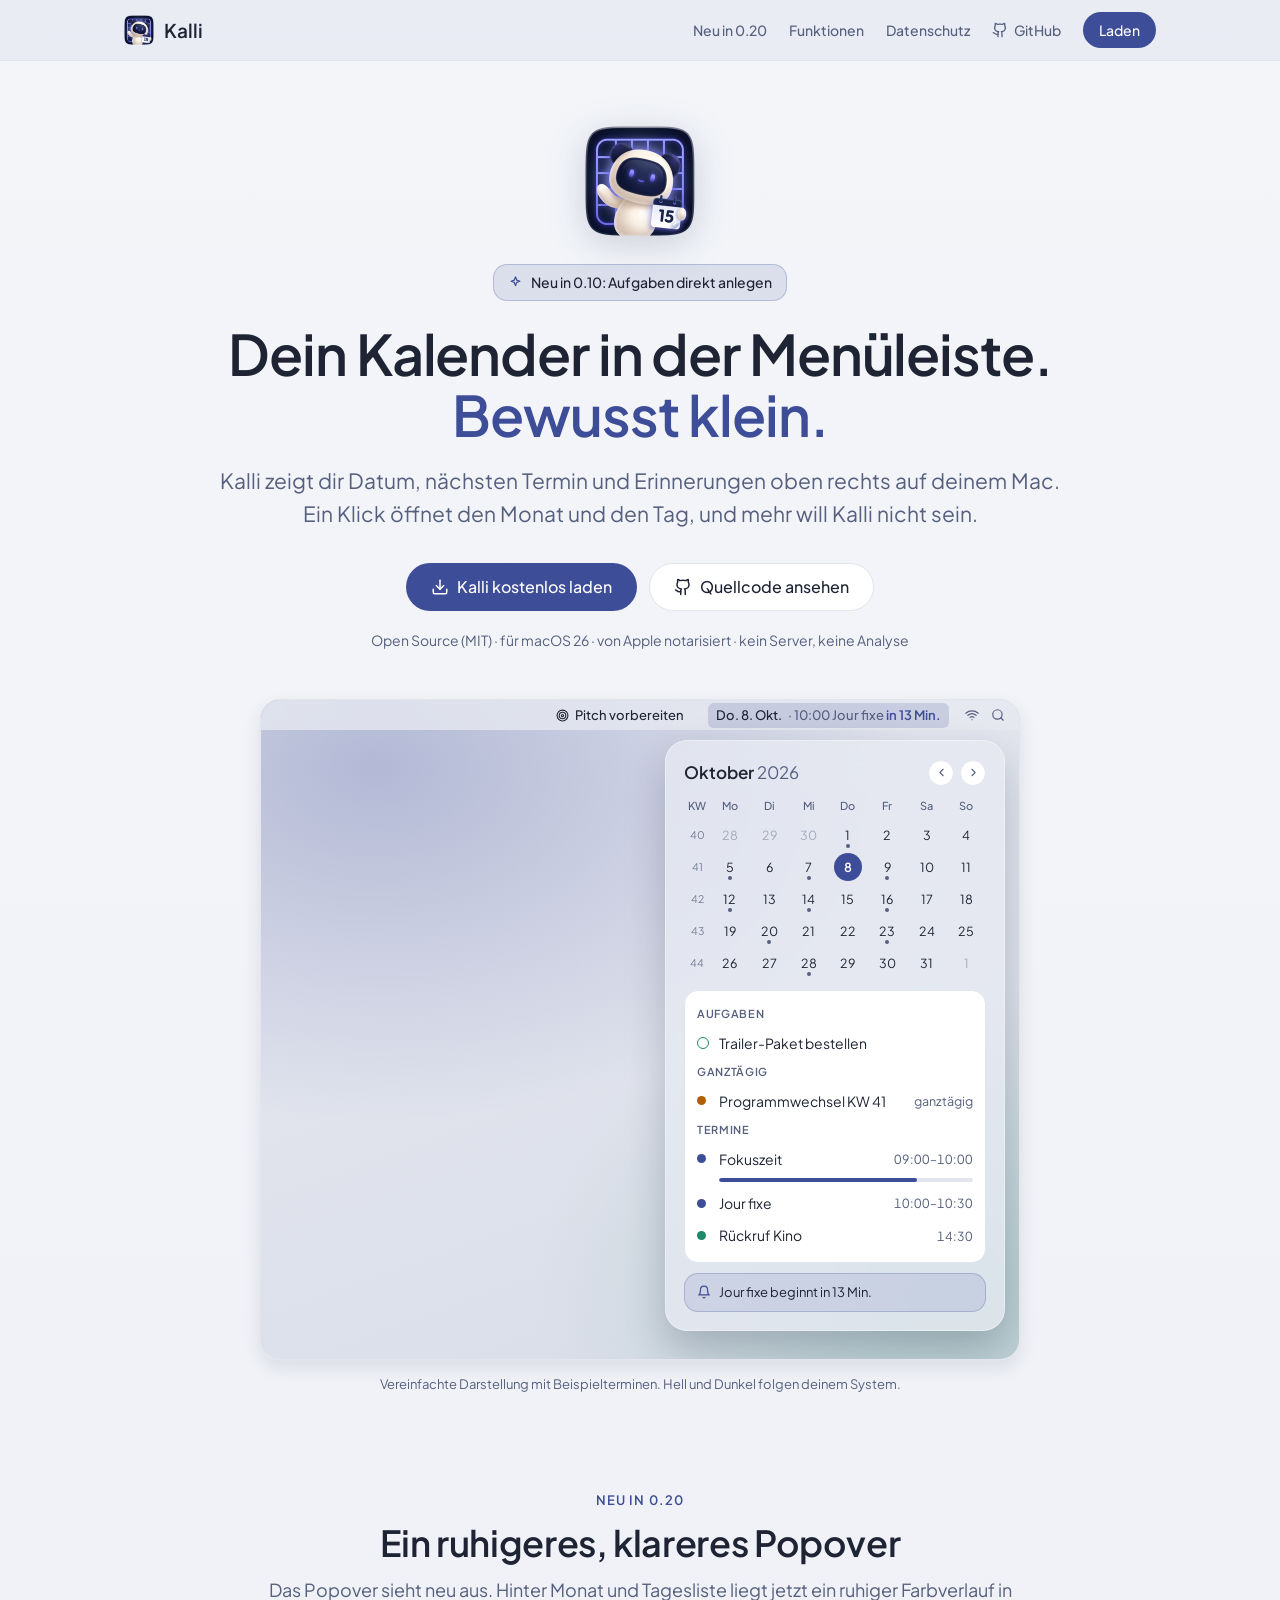
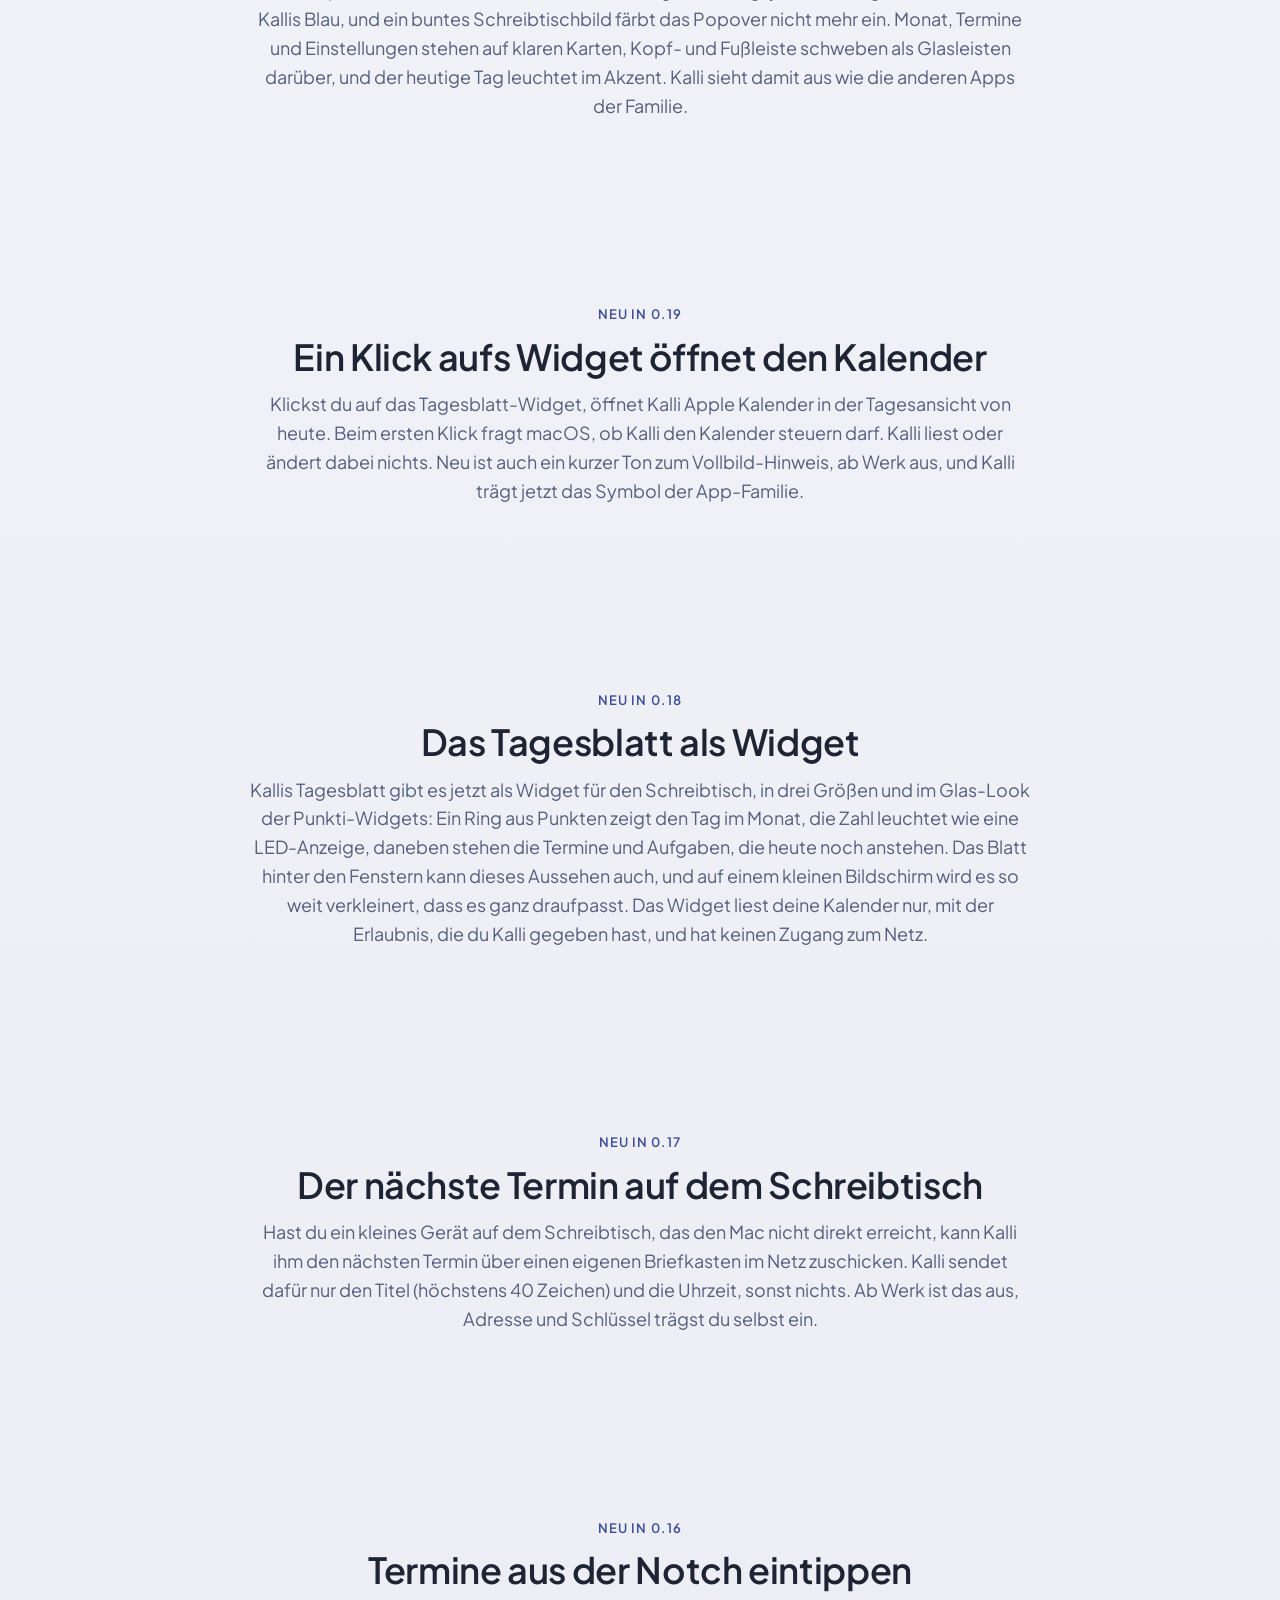
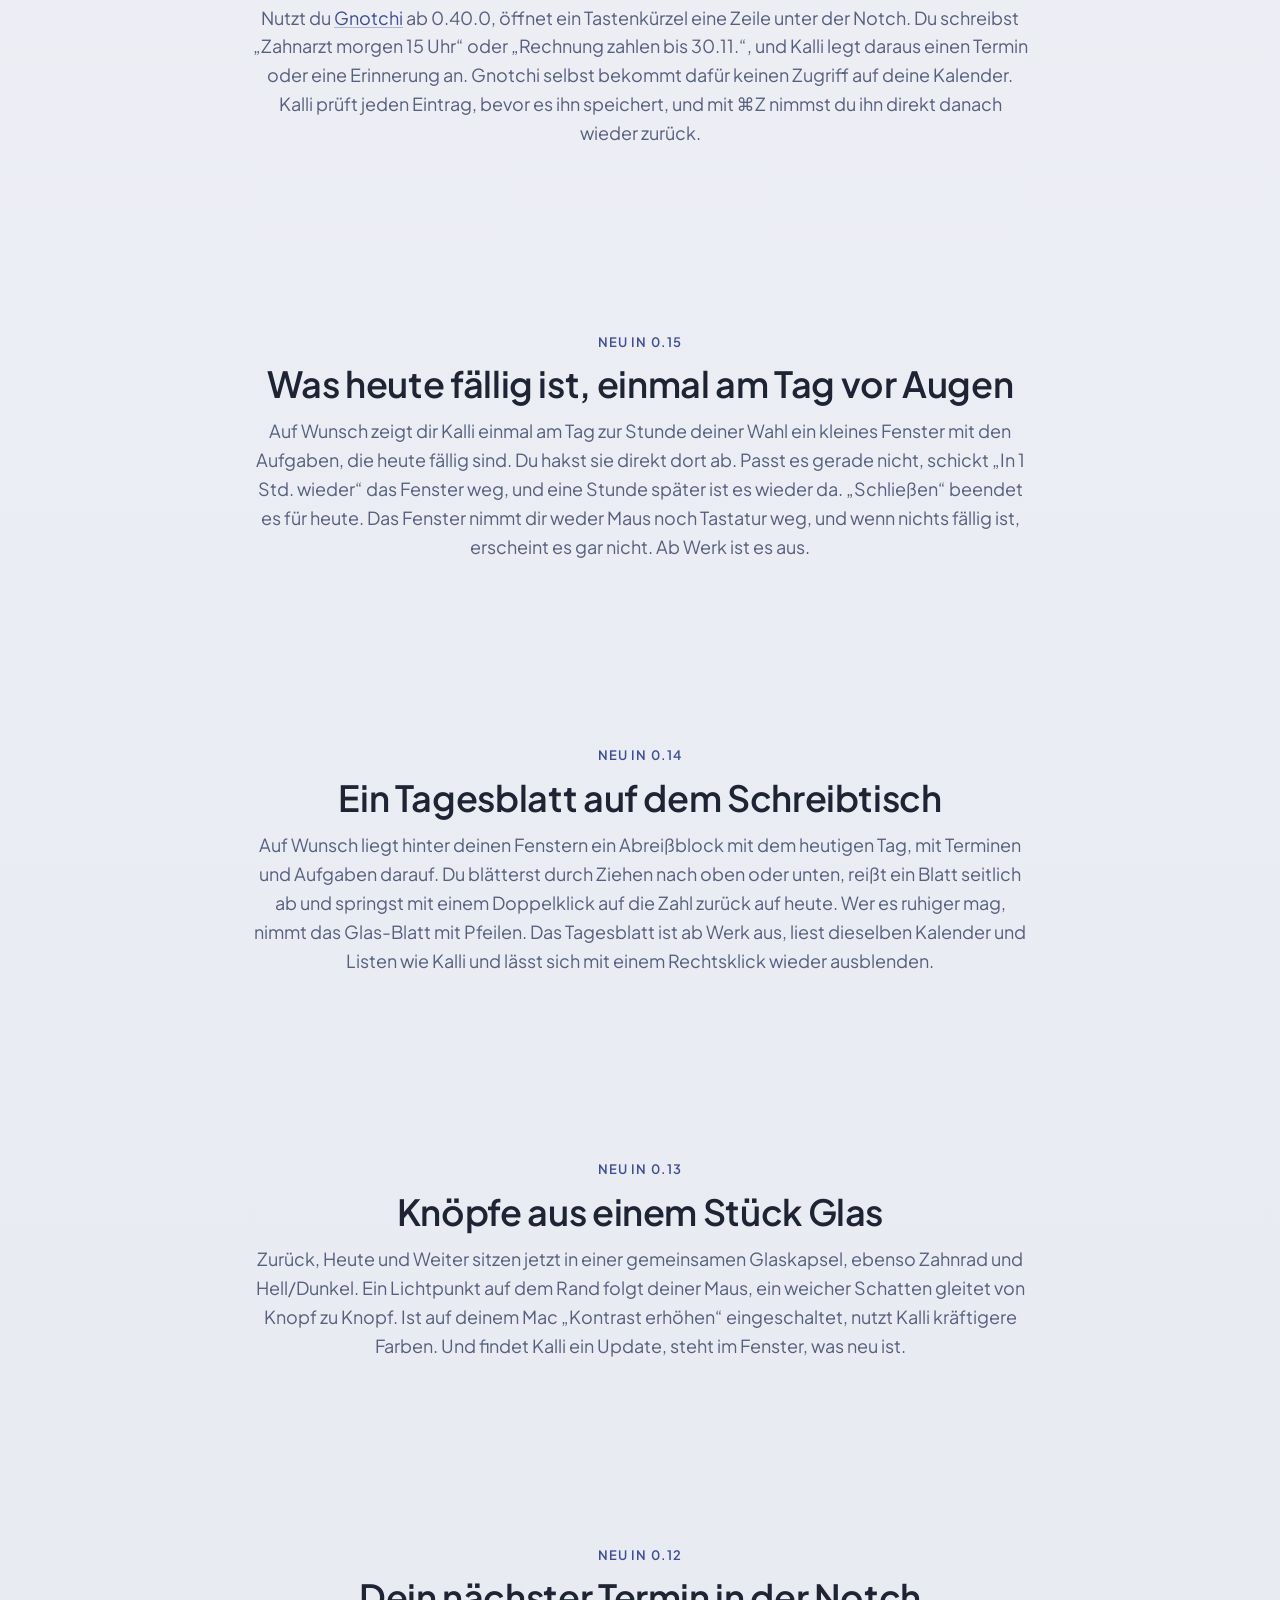
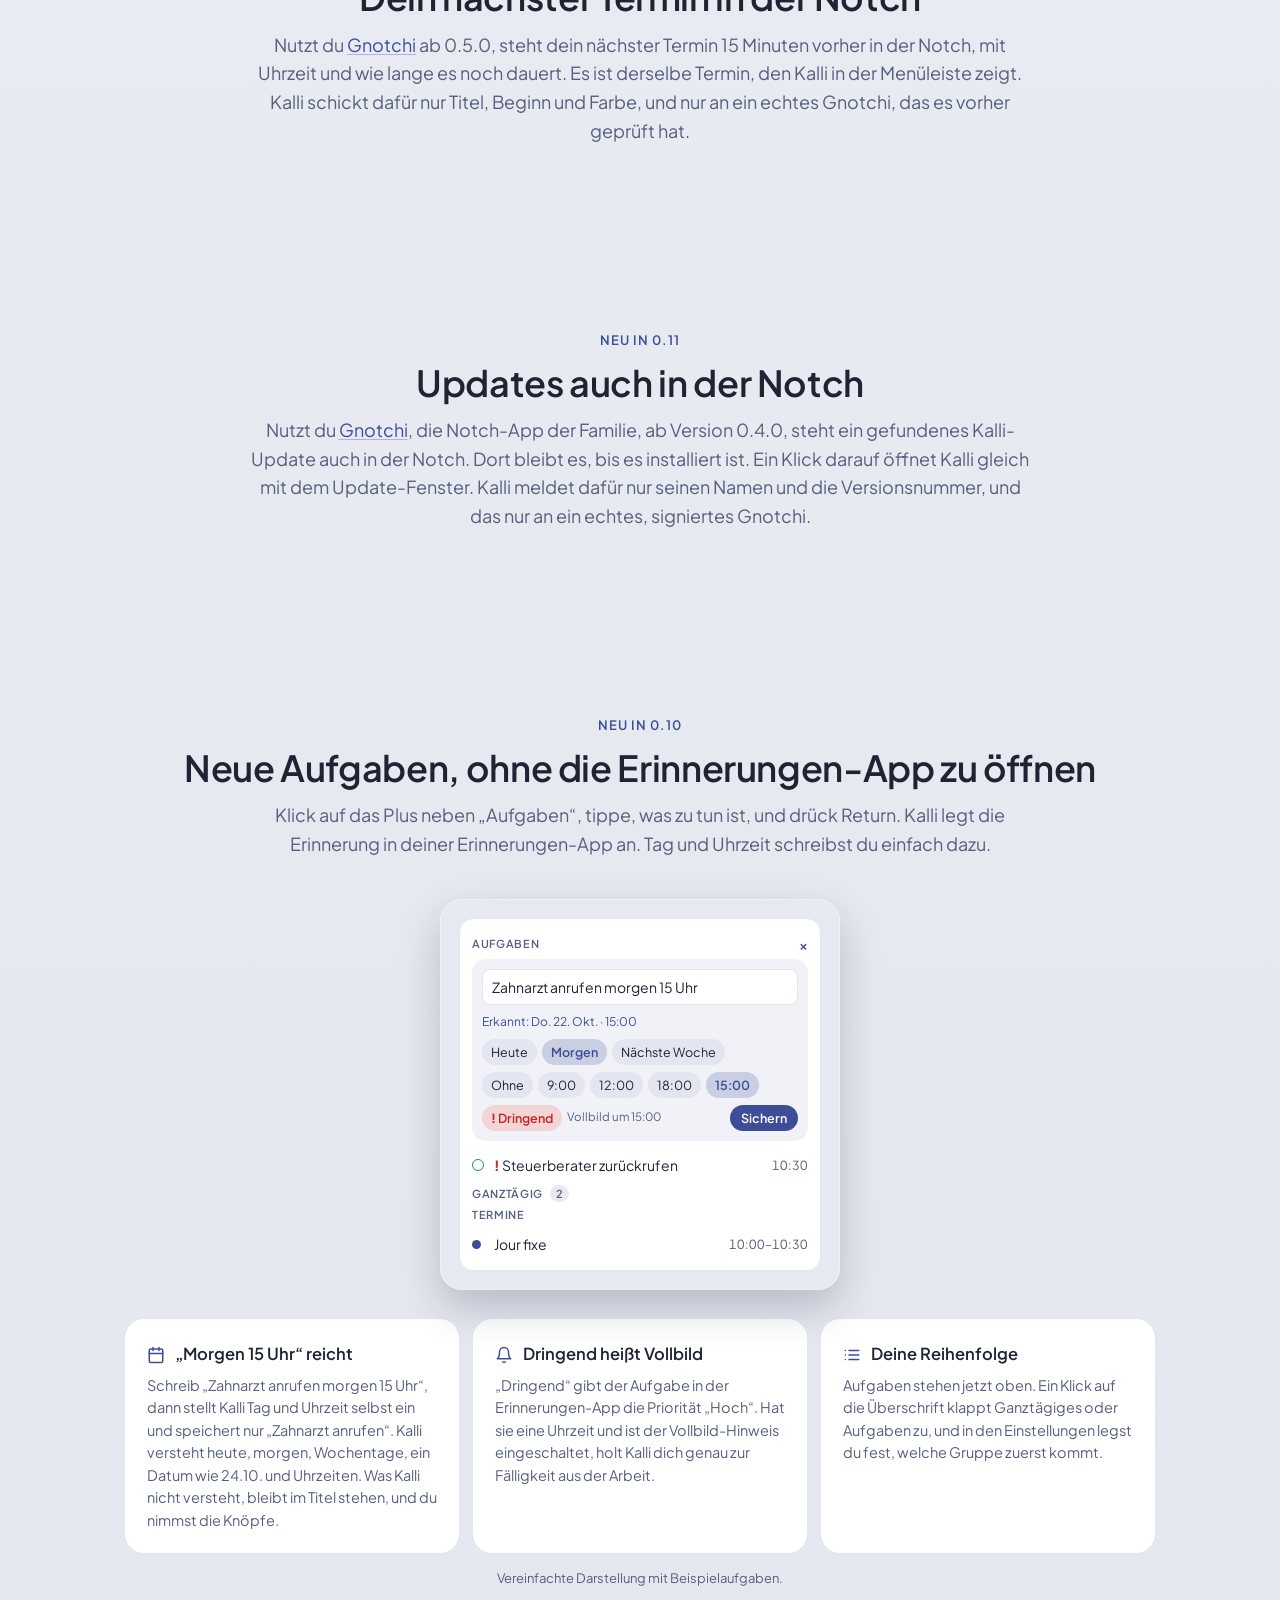
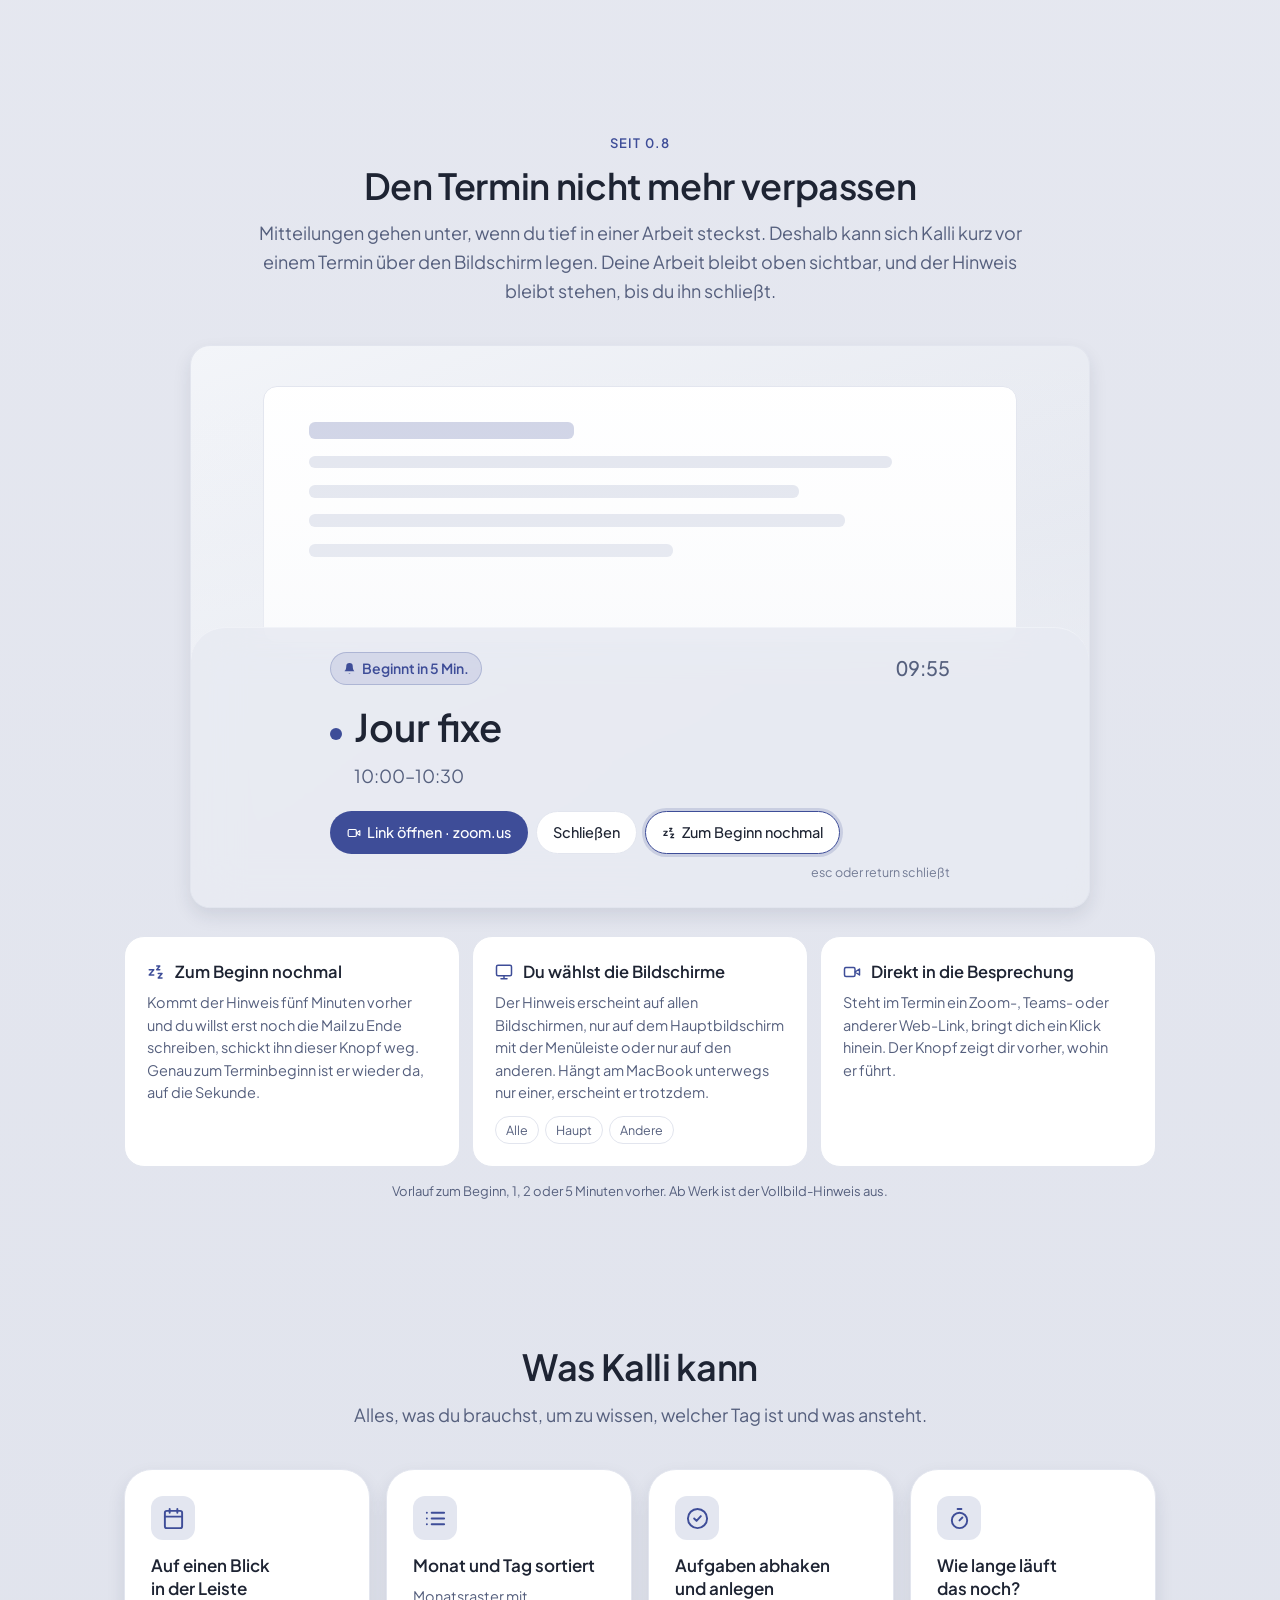
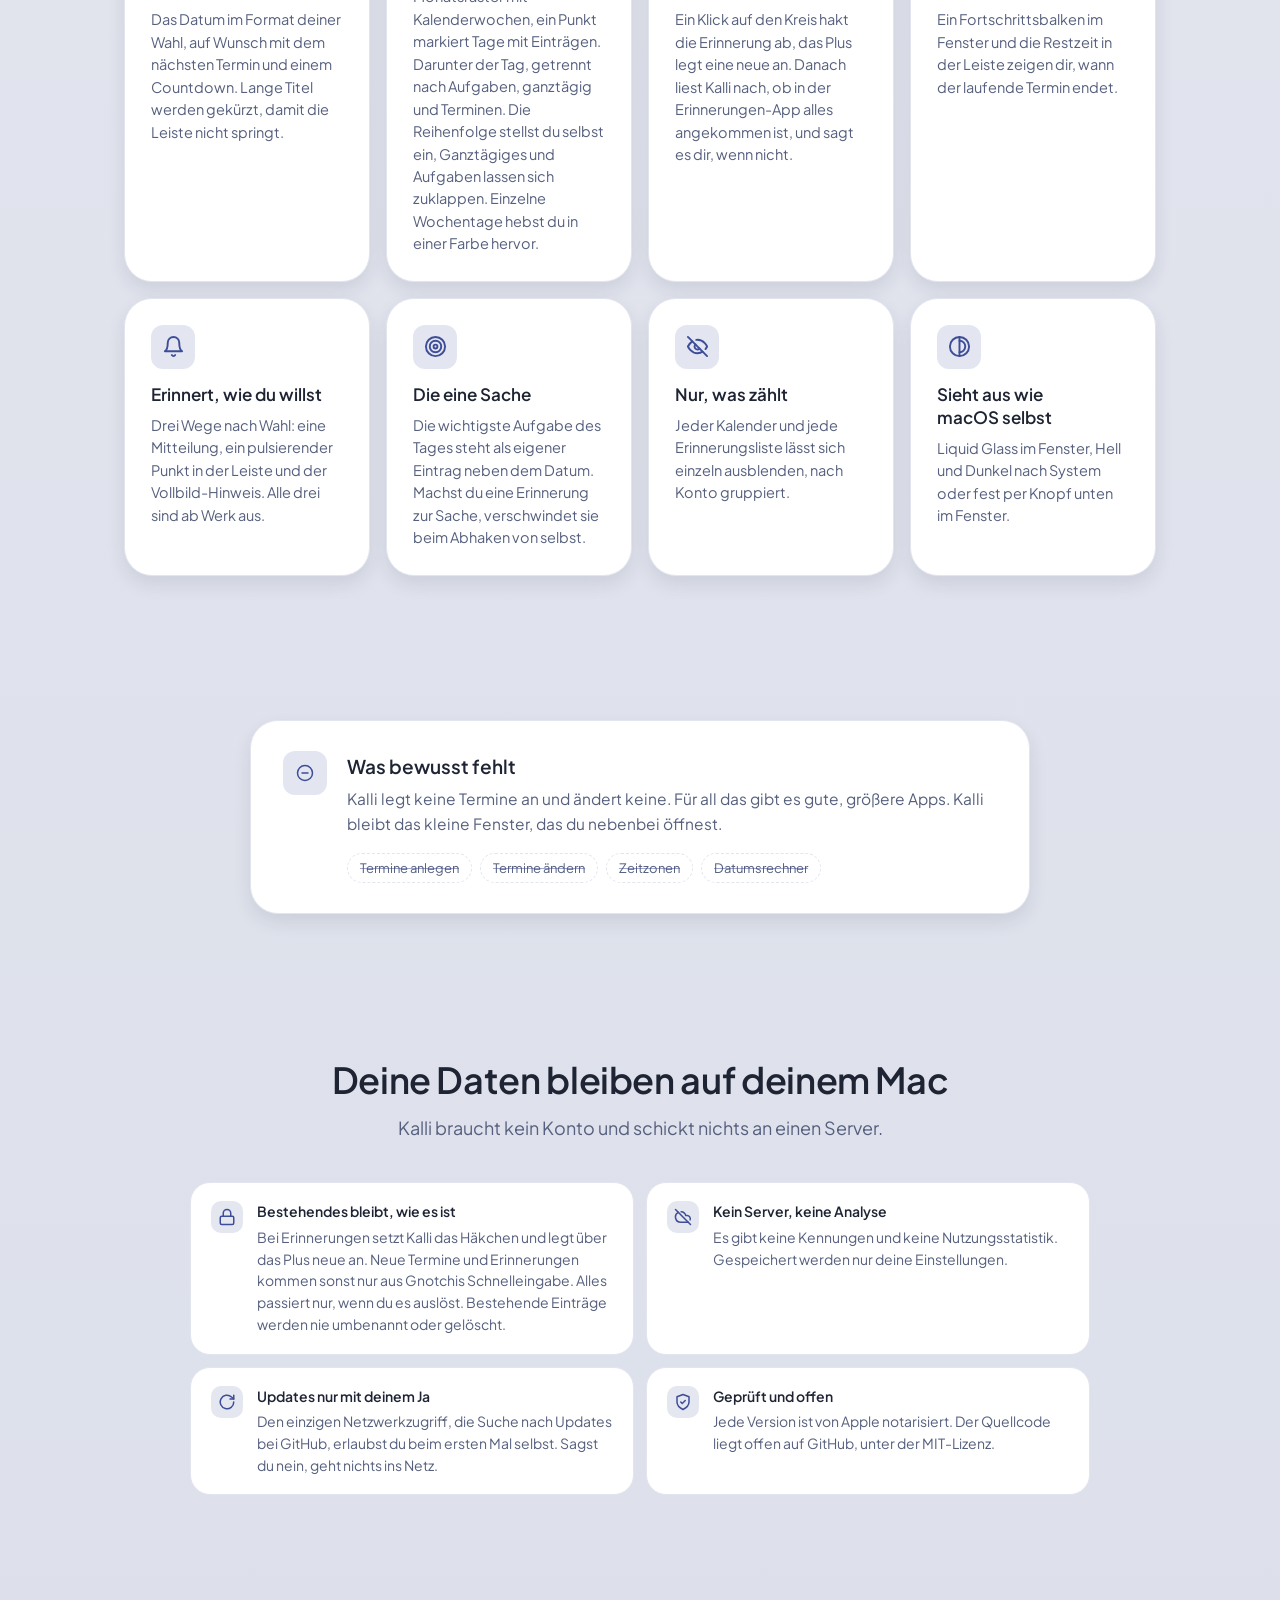
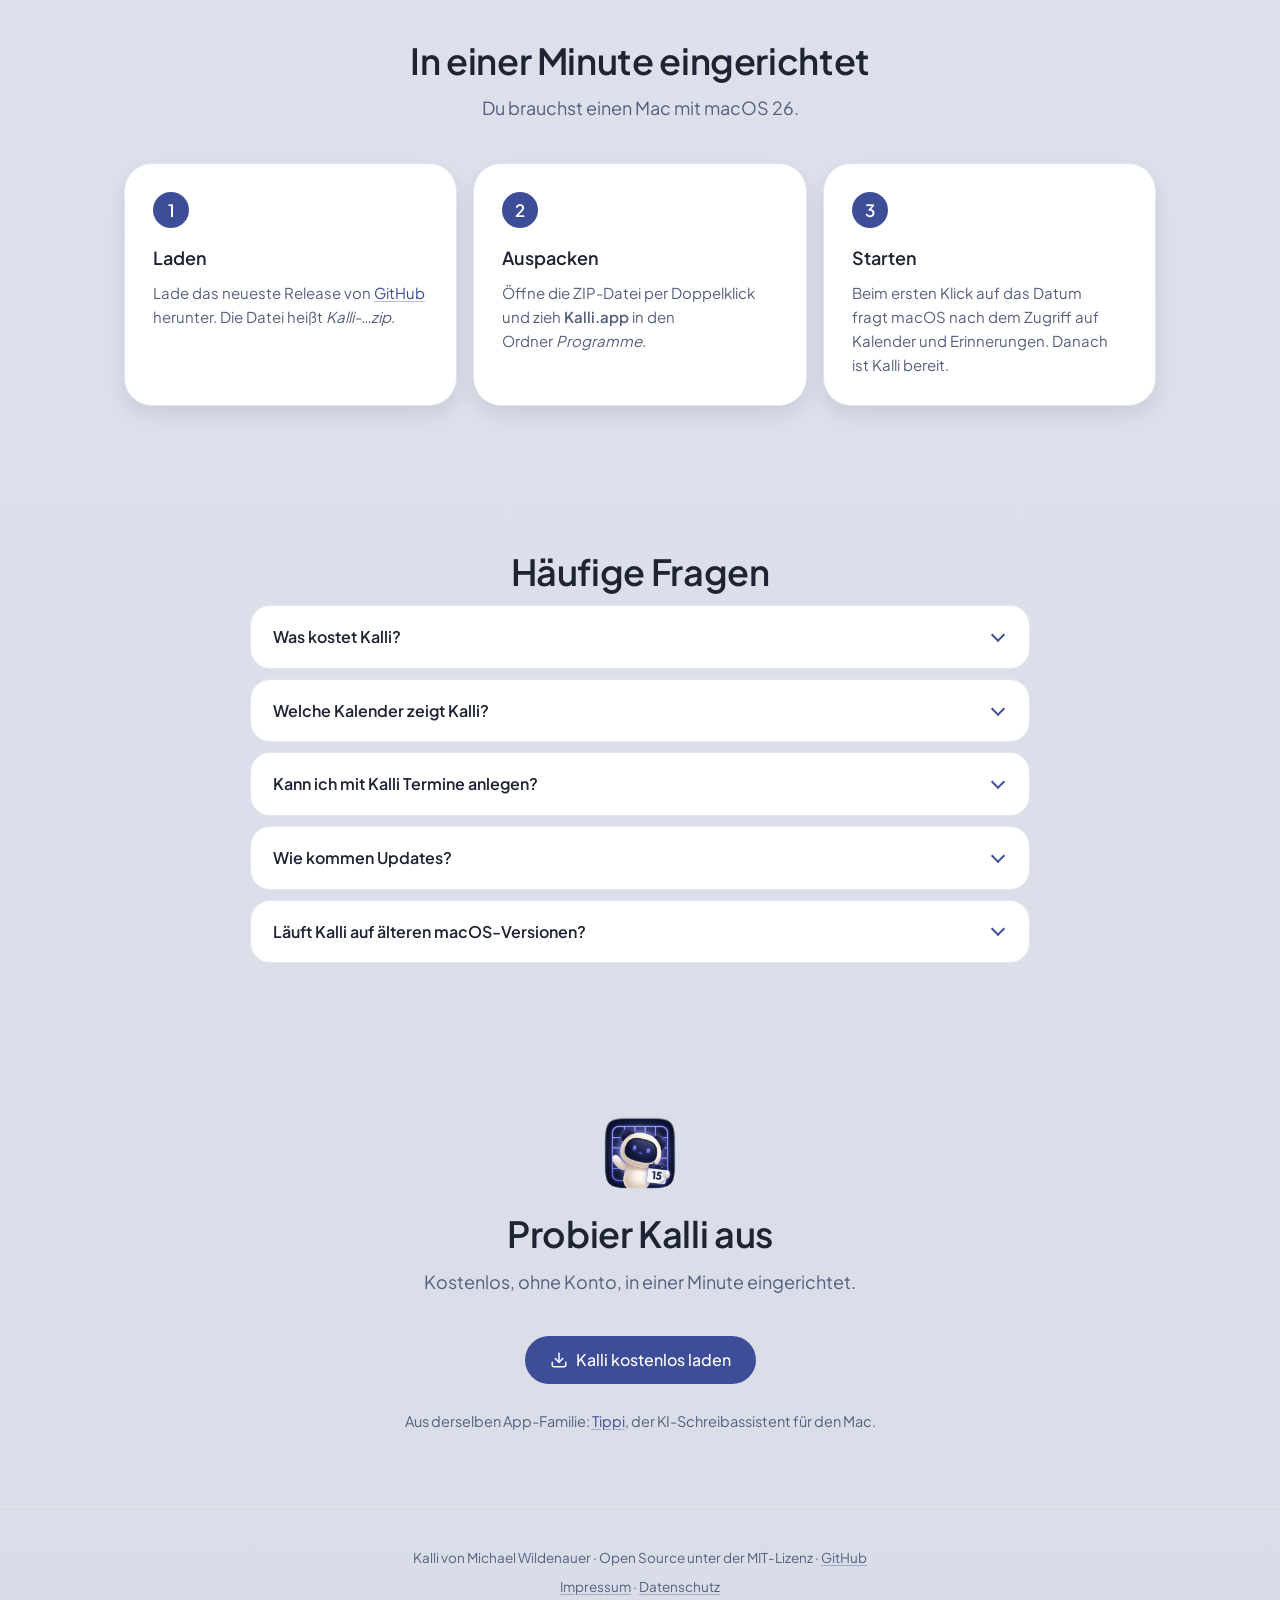
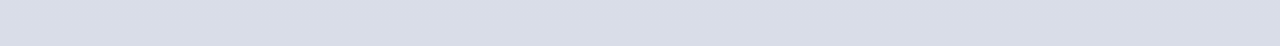
==== commit 5e80d743: "0.20.0 — Glas-Sprache der App-Familie Co-Authored-By: Claude Opus 5.5 <noreply@anthropic.com>" ====
--- a/docs/index.html
+++ b/docs/index.html
@@ -4,7 +4,7 @@
 <meta charset="UTF-8">
 <meta name="viewport" content="width=device-width, initial-scale=1.0">
 <!-- Erst erhöhen, wenn diese Seite gegen das Release gelesen wurde (Release-Profil app-release/references/kalli.md). -->
-<meta name="kalli:documented-version" content="0.19.0">
+<meta name="kalli:documented-version" content="0.20.0">
 <title>Kalli: Kalender in der Menüleiste für macOS, bewusst klein</title>
 <meta name="description" content="Kalli zeigt Datum, nächsten Termin und Erinnerungen in der Menüleiste deines Macs. Mit Vollbild-Hinweis vor dem Termin. Kostenlos, Open Source, kein Server.">
 <link rel="icon" href="favicon.png" type="image/png">
@@ -65,7 +65,7 @@
       <span>Kalli</span>
     </a>
     <div class="nav-links">
-      <a class="anchor" href="#neu">Neu in 0.19</a>
+      <a class="anchor" href="#neu">Neu in 0.20</a>
       <a class="anchor" href="#funktionen">Funktionen</a>
       <a class="anchor" href="#datenschutz">Datenschutz</a>
       <a href="https://github.com/miwixyz/Kalli"><svg class="ico" aria-hidden="true"><use href="#i-github"/></svg><span class="anchor">GitHub</span><span class="visually-hidden">Kalli auf GitHub</span></a>
@@ -128,6 +128,14 @@
 
 <section id="neu">
   <div class="wrap">
+    <span class="eyebrow">Neu in 0.20</span>
+    <h2>Ein ruhigeres, klareres Popover</h2>
+    <p class="lead">Das Popover sieht neu aus. Hinter Monat und Tagesliste liegt jetzt ein ruhiger Farbverlauf in Kallis Blau, und ein buntes Schreibtischbild färbt das Popover nicht mehr ein. Monat, Termine und Einstellungen stehen auf klaren Karten, Kopf- und Fußleiste schweben als Glasleisten darüber, und der heutige Tag leuchtet im Akzent. Kalli sieht damit aus wie die anderen Apps der Familie.</p>
+  </div>
+</section>
+
+<section id="widget-klick">
+  <div class="wrap">
     <span class="eyebrow">Neu in 0.19</span>
     <h2>Ein Klick aufs Widget öffnet den Kalender</h2>
     <p class="lead">Klickst du auf das Tagesblatt-Widget, öffnet Kalli Apple Kalender in der Tagesansicht von heute. Beim ersten Klick fragt macOS, ob Kalli den Kalender steuern darf. Kalli liest oder ändert dabei nichts. Neu ist auch ein kurzer Ton zum Vollbild-Hinweis, ab Werk aus, und Kalli trägt jetzt das Symbol der App-Familie.</p>
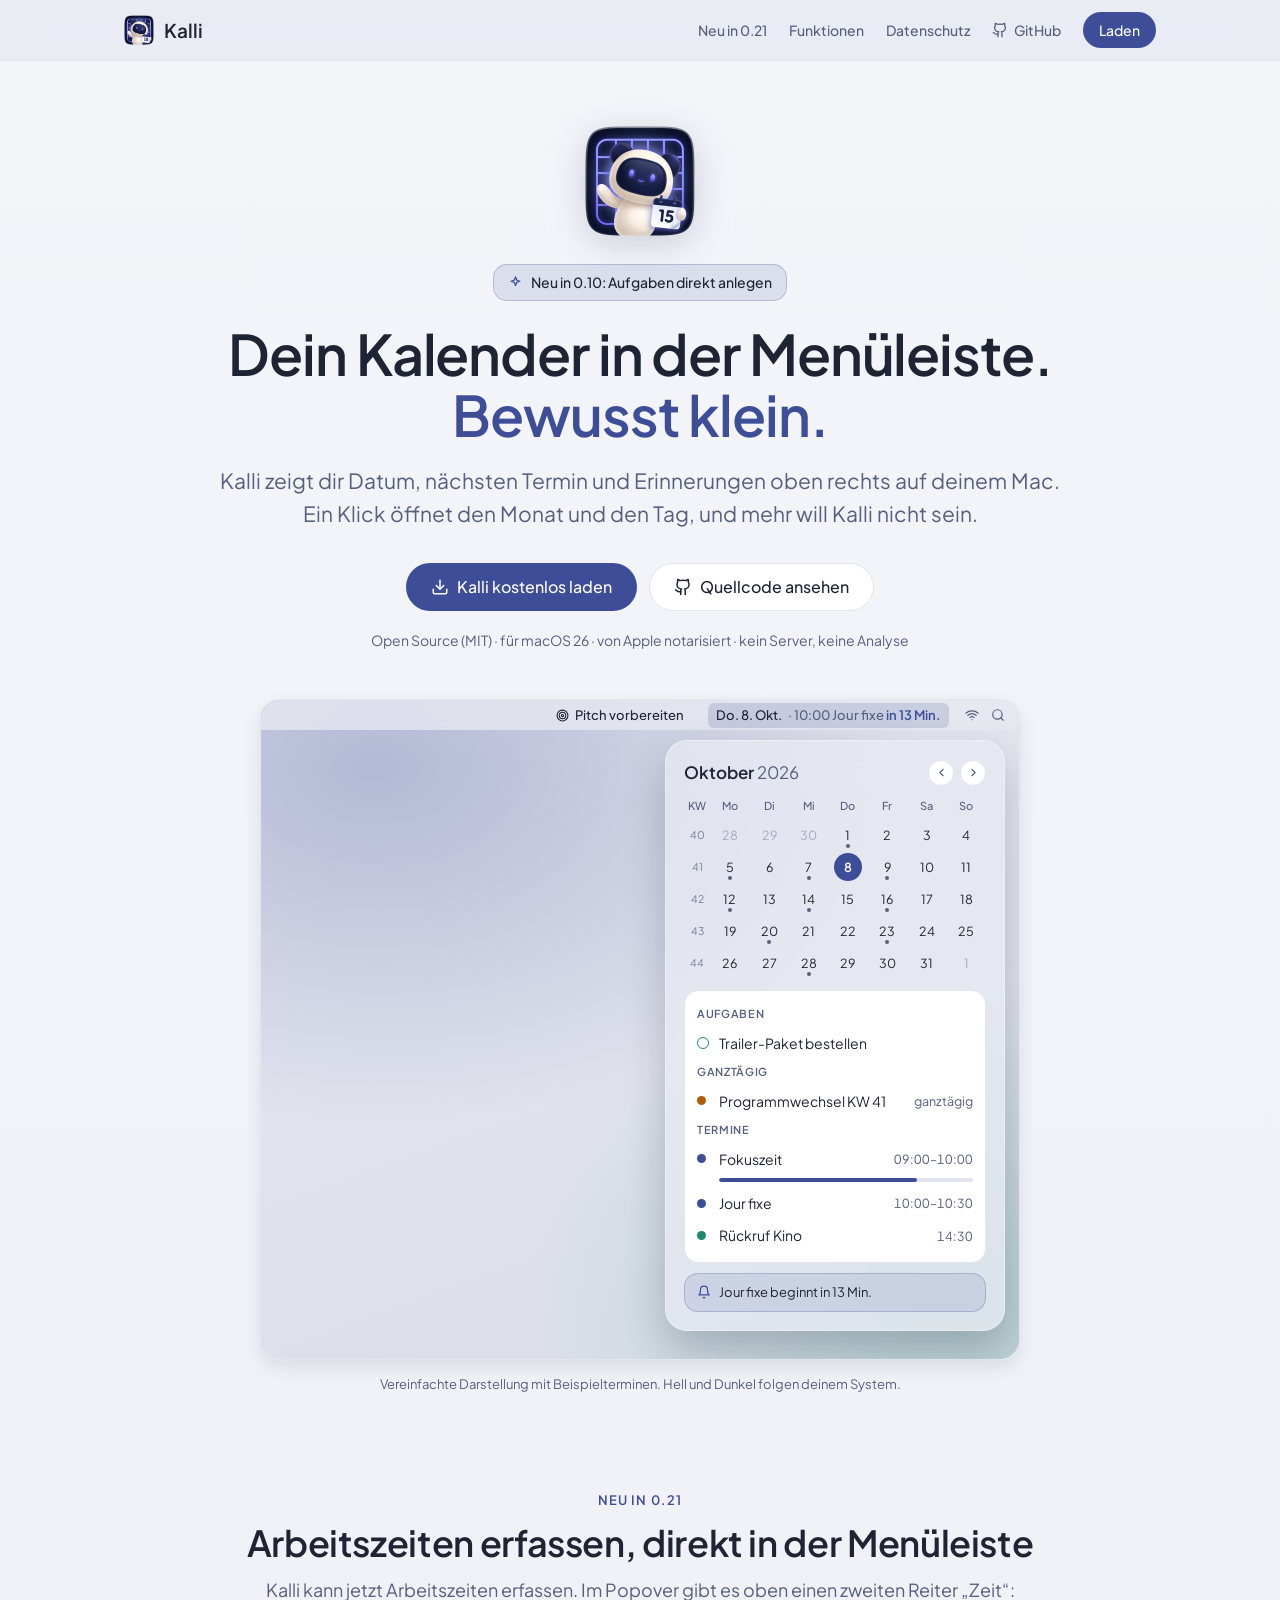
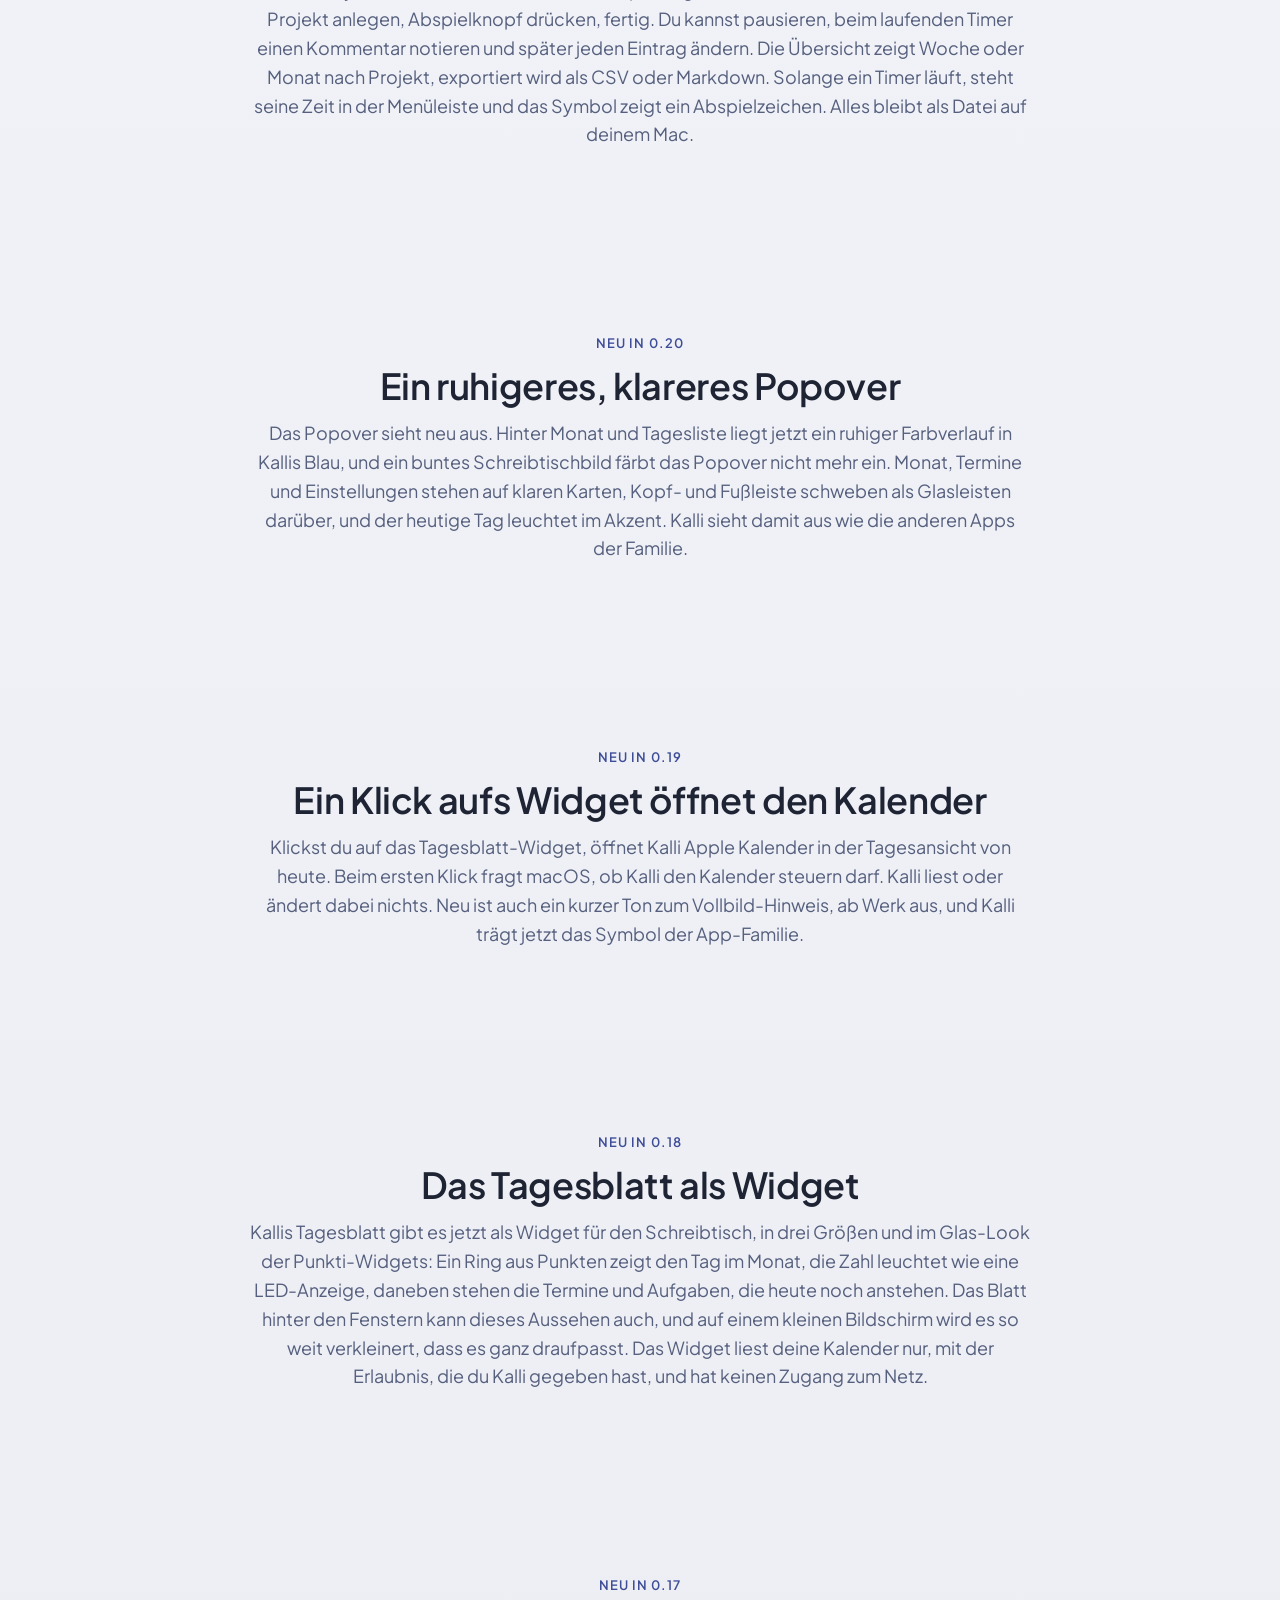
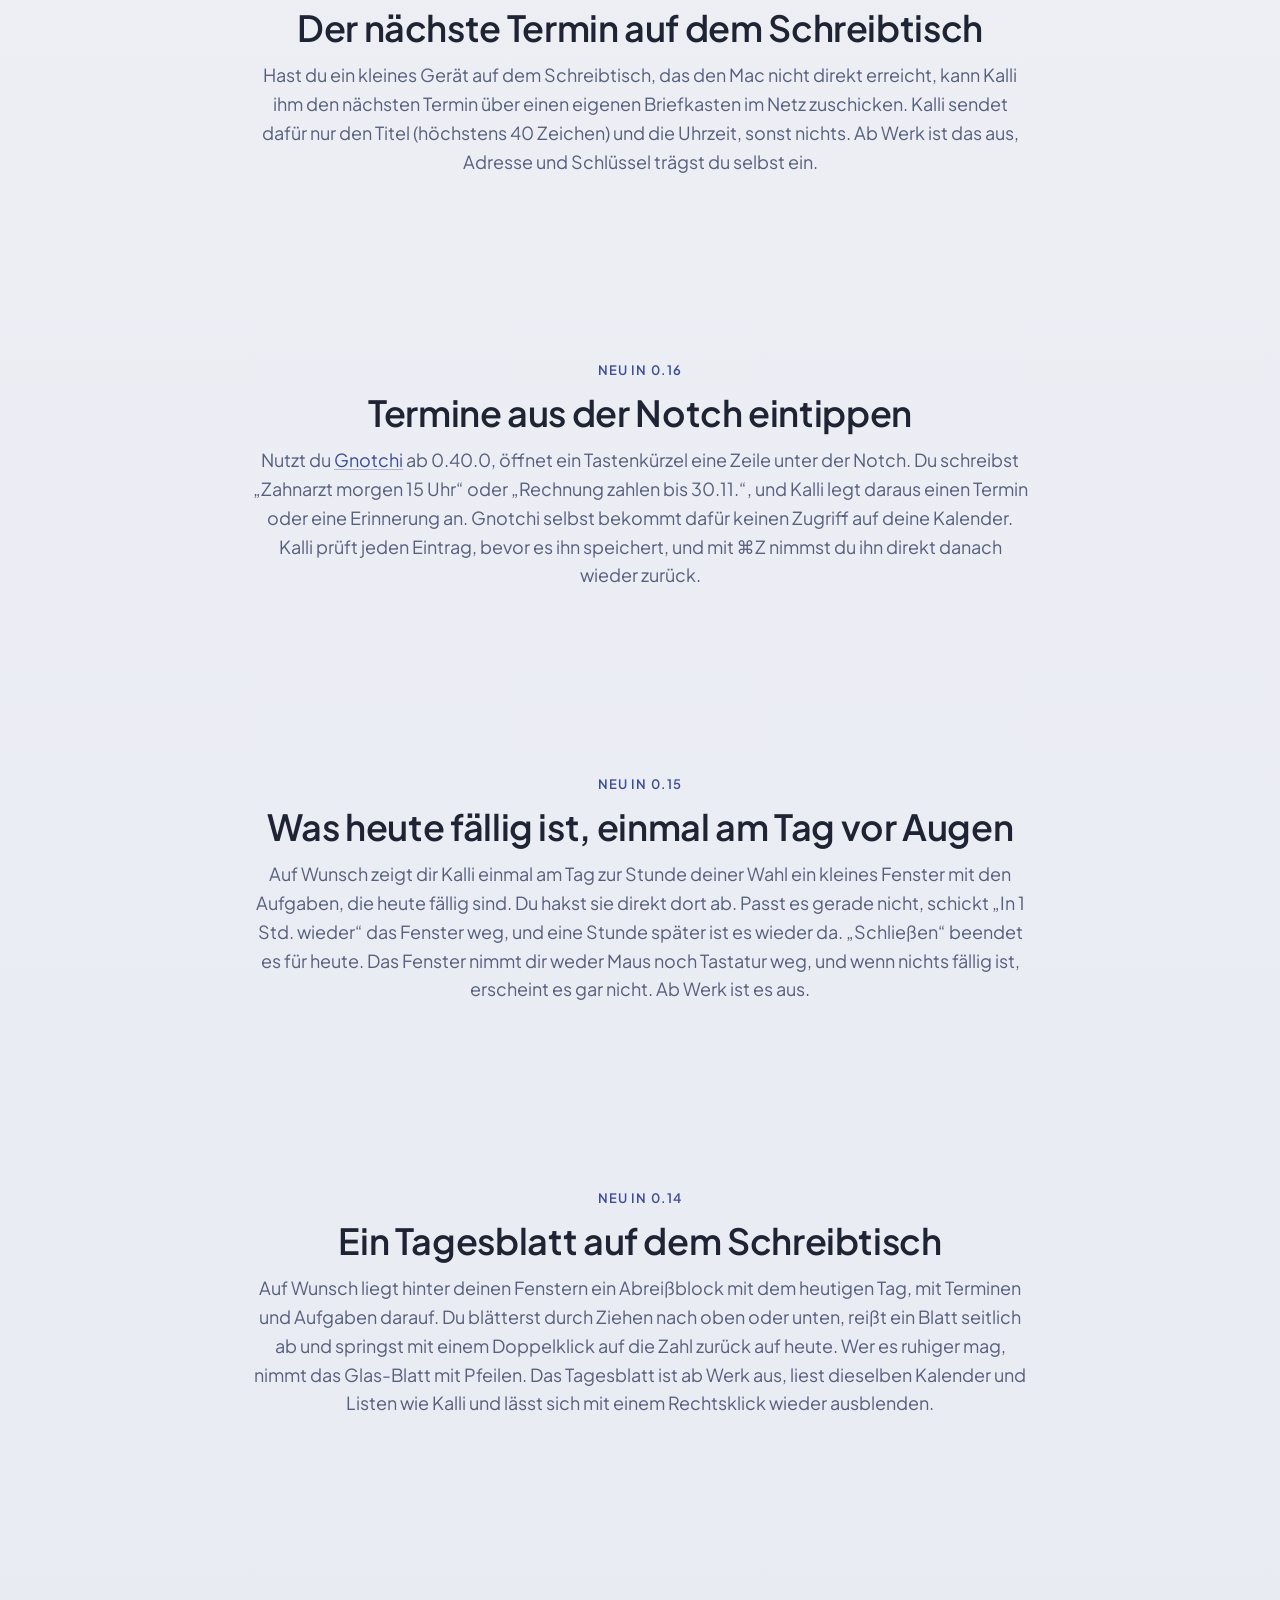
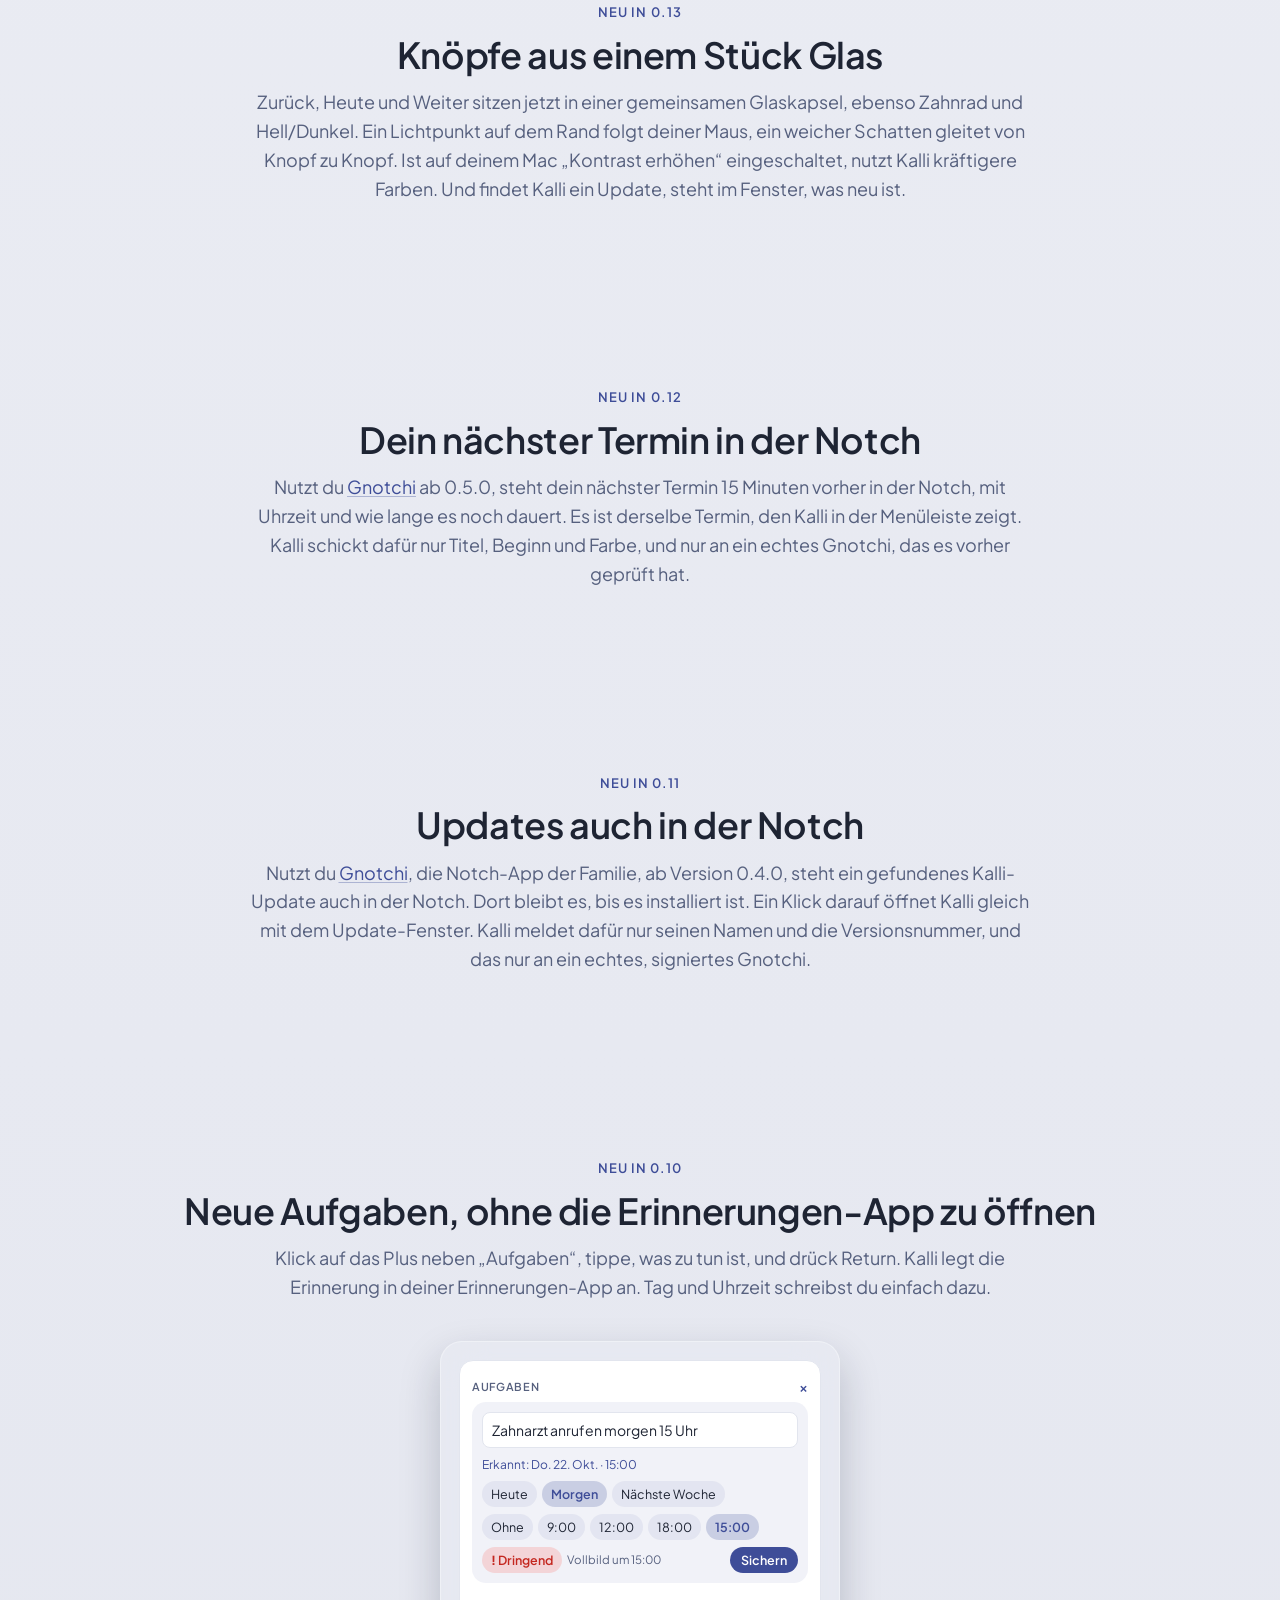
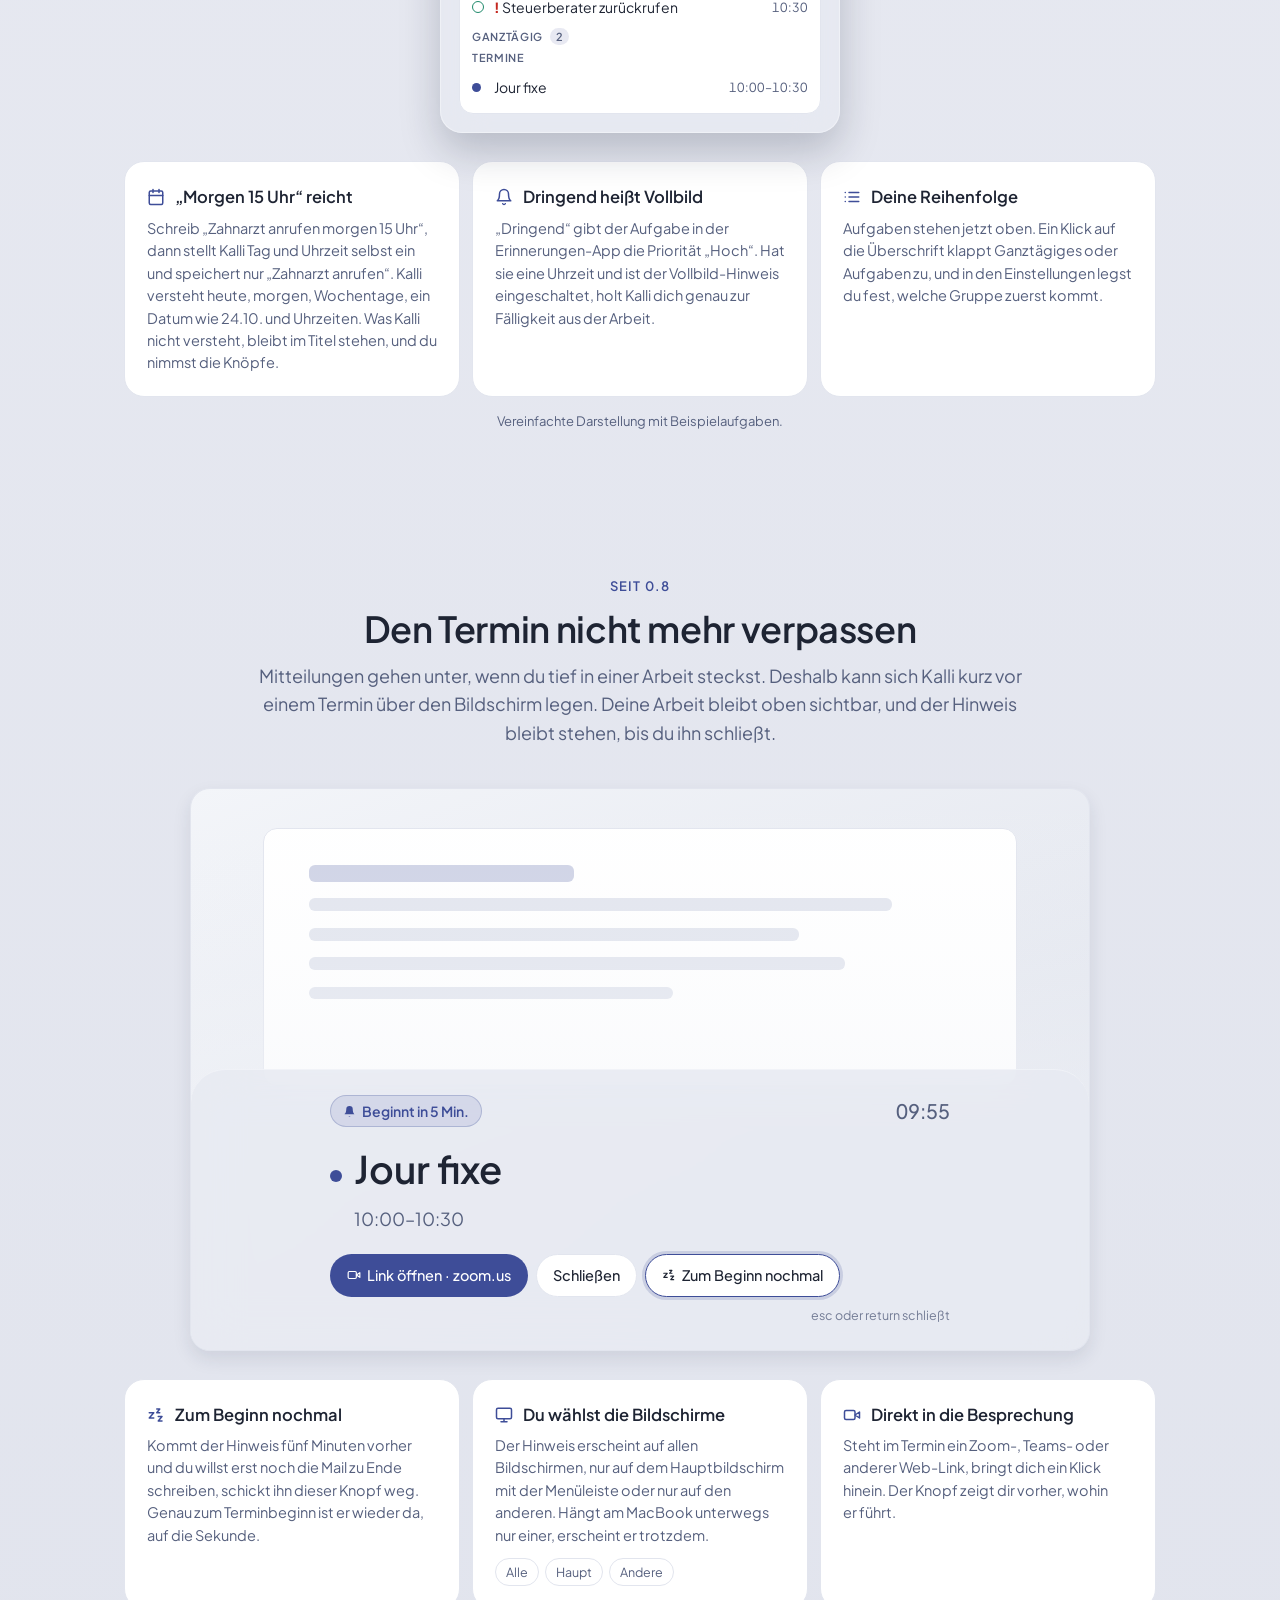
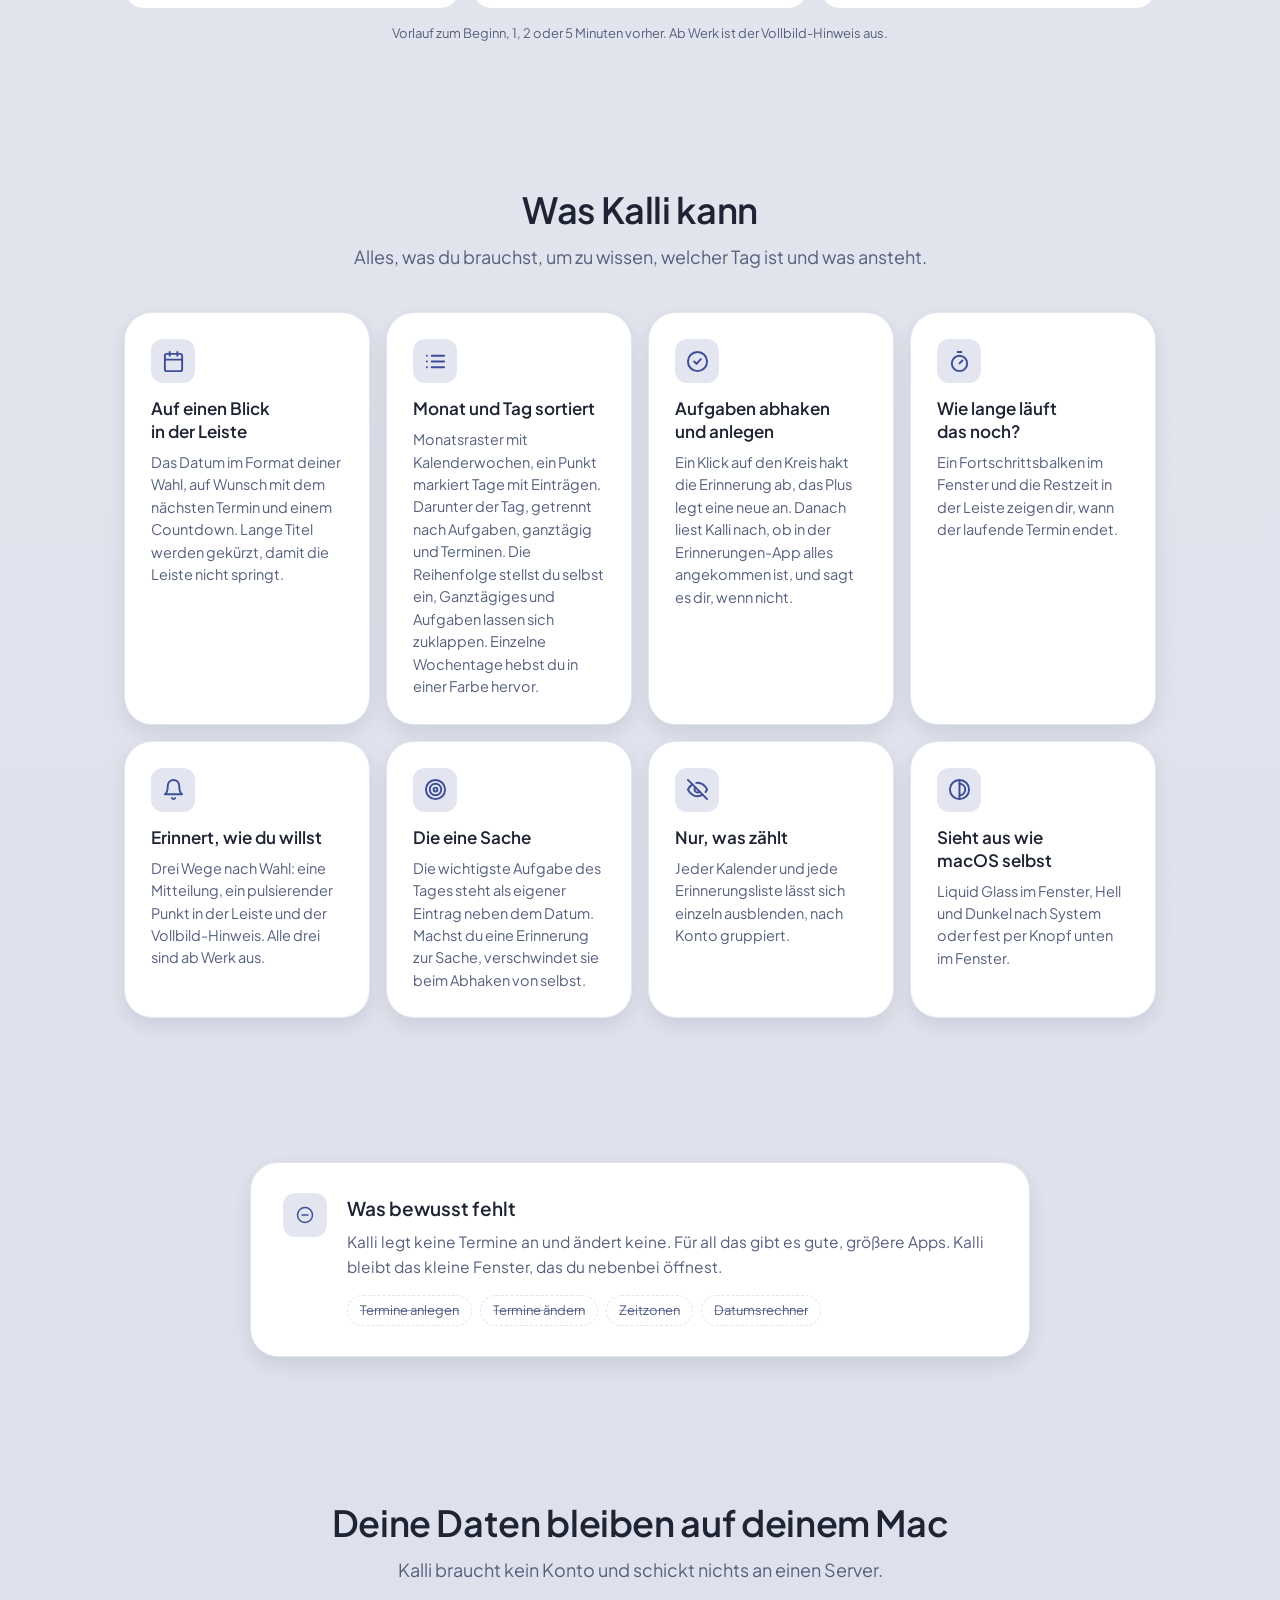
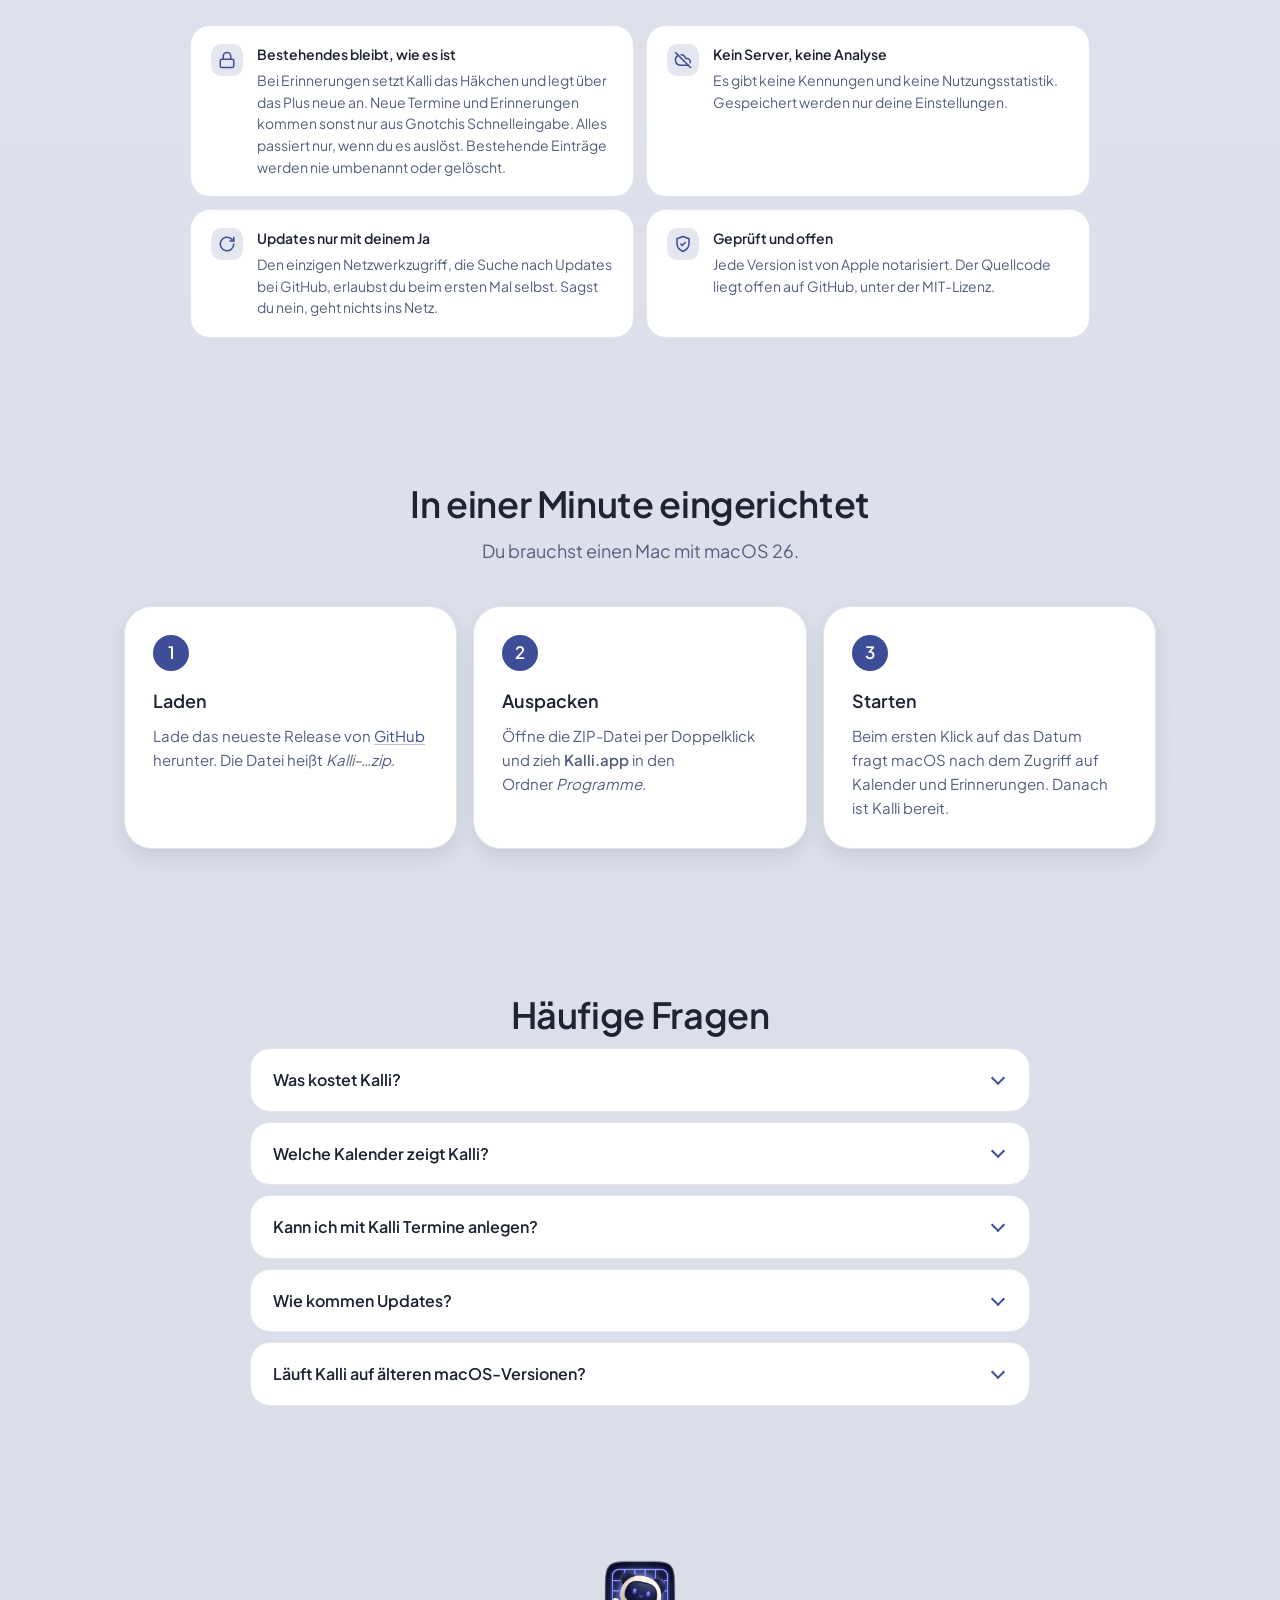
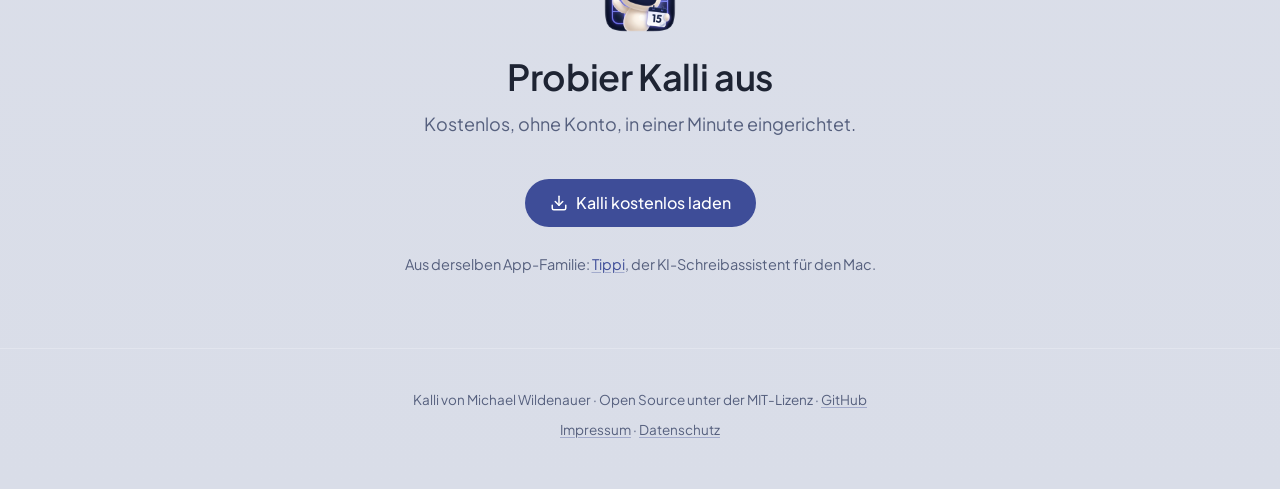
==== commit 4c75d790: "0.21.0 — Zeiterfassung aus MacStd Reiter Zeit im Popover, Menüleisten-Zustand (läuft/Pause), Übersic" ====
--- a/docs/index.html
+++ b/docs/index.html
@@ -4,7 +4,7 @@
 <meta charset="UTF-8">
 <meta name="viewport" content="width=device-width, initial-scale=1.0">
 <!-- Erst erhöhen, wenn diese Seite gegen das Release gelesen wurde (Release-Profil app-release/references/kalli.md). -->
-<meta name="kalli:documented-version" content="0.20.0">
+<meta name="kalli:documented-version" content="0.21.0">
 <title>Kalli: Kalender in der Menüleiste für macOS, bewusst klein</title>
 <meta name="description" content="Kalli zeigt Datum, nächsten Termin und Erinnerungen in der Menüleiste deines Macs. Mit Vollbild-Hinweis vor dem Termin. Kostenlos, Open Source, kein Server.">
 <link rel="icon" href="favicon.png" type="image/png">
@@ -65,7 +65,7 @@
       <span>Kalli</span>
     </a>
     <div class="nav-links">
-      <a class="anchor" href="#neu">Neu in 0.20</a>
+      <a class="anchor" href="#neu">Neu in 0.21</a>
       <a class="anchor" href="#funktionen">Funktionen</a>
       <a class="anchor" href="#datenschutz">Datenschutz</a>
       <a href="https://github.com/miwixyz/Kalli"><svg class="ico" aria-hidden="true"><use href="#i-github"/></svg><span class="anchor">GitHub</span><span class="visually-hidden">Kalli auf GitHub</span></a>
@@ -128,6 +128,14 @@
 
 <section id="neu">
   <div class="wrap">
+    <span class="eyebrow">Neu in 0.21</span>
+    <h2>Arbeitszeiten erfassen, direkt in der Menüleiste</h2>
+    <p class="lead">Kalli kann jetzt Arbeitszeiten erfassen. Im Popover gibt es oben einen zweiten Reiter „Zeit“: Projekt anlegen, Abspielknopf drücken, fertig. Du kannst pausieren, beim laufenden Timer einen Kommentar notieren und später jeden Eintrag ändern. Die Übersicht zeigt Woche oder Monat nach Projekt, exportiert wird als CSV oder Markdown. Solange ein Timer läuft, steht seine Zeit in der Menüleiste und das Symbol zeigt ein Abspielzeichen. Alles bleibt als Datei auf deinem Mac.</p>
+  </div>
+</section>
+
+<section id="glas-popover">
+  <div class="wrap">
     <span class="eyebrow">Neu in 0.20</span>
     <h2>Ein ruhigeres, klareres Popover</h2>
     <p class="lead">Das Popover sieht neu aus. Hinter Monat und Tagesliste liegt jetzt ein ruhiger Farbverlauf in Kallis Blau, und ein buntes Schreibtischbild färbt das Popover nicht mehr ein. Monat, Termine und Einstellungen stehen auf klaren Karten, Kopf- und Fußleiste schweben als Glasleisten darüber, und der heutige Tag leuchtet im Akzent. Kalli sieht damit aus wie die anderen Apps der Familie.</p>
